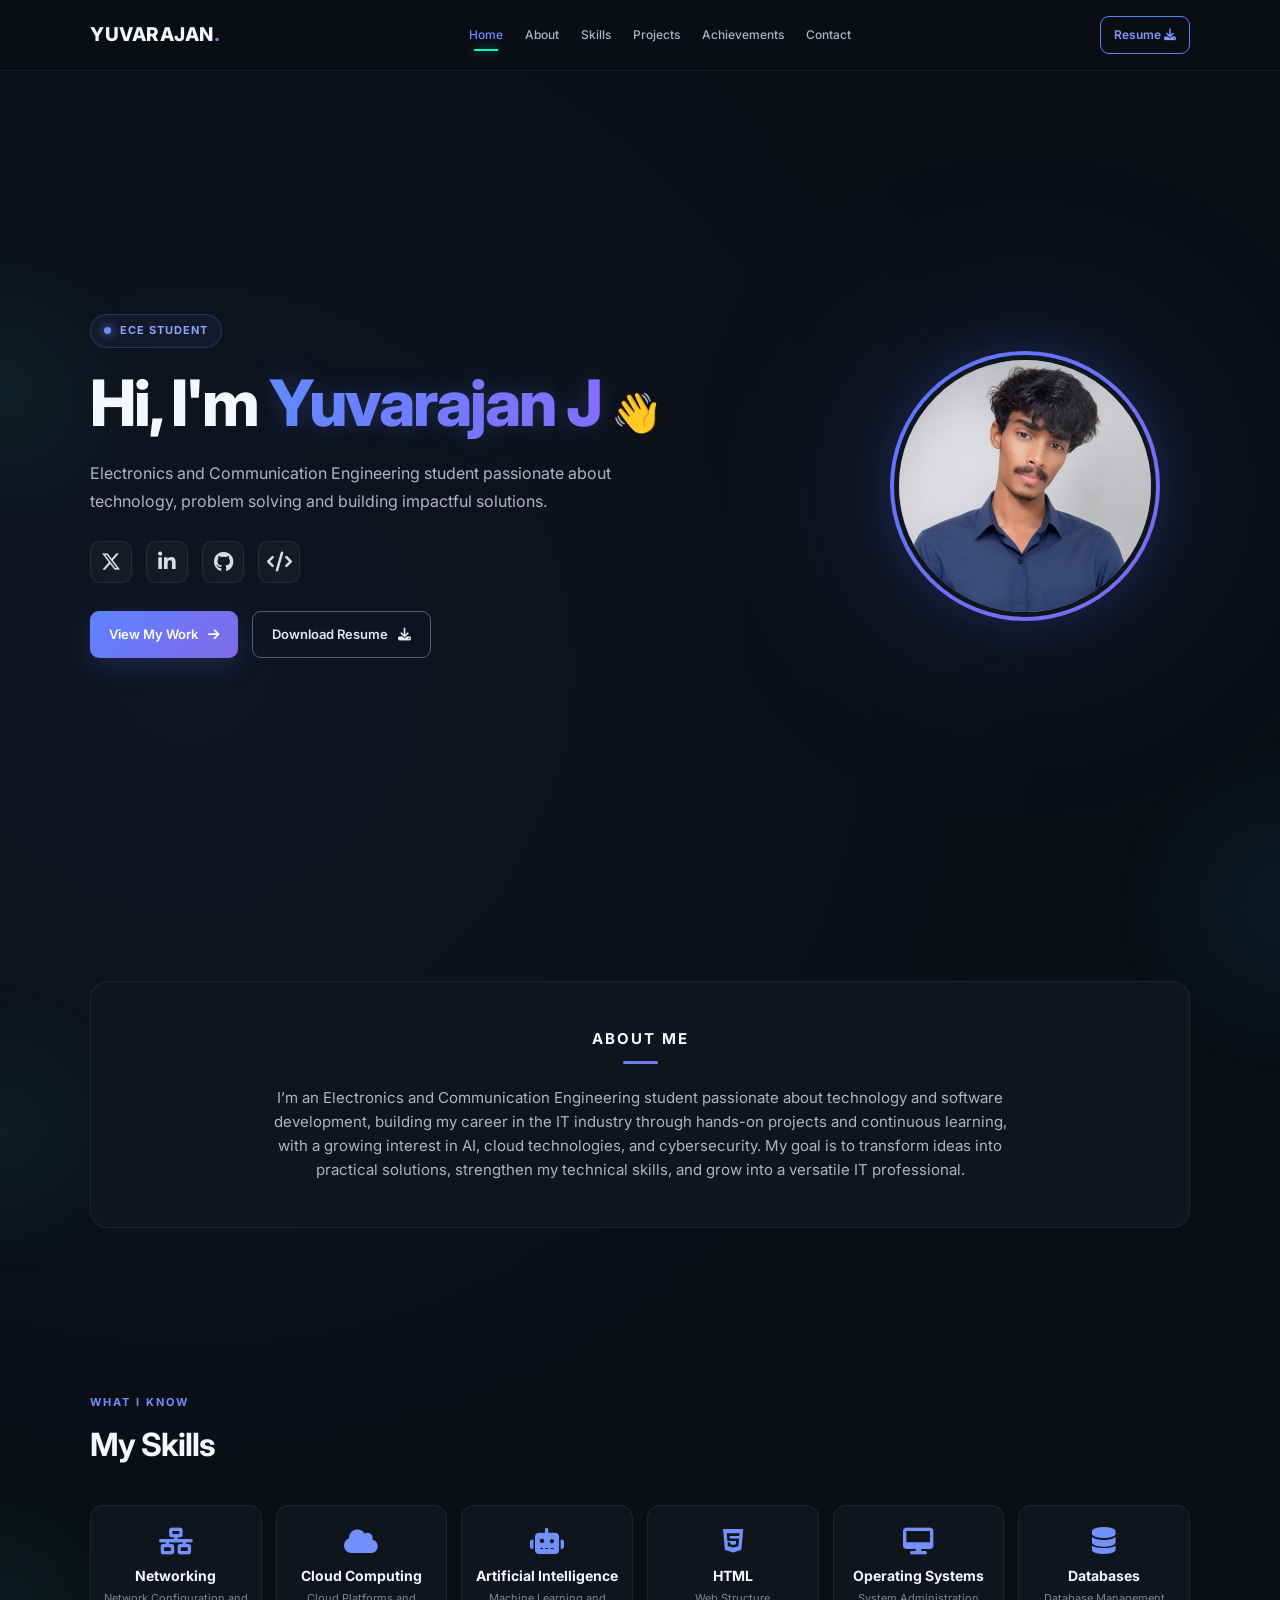
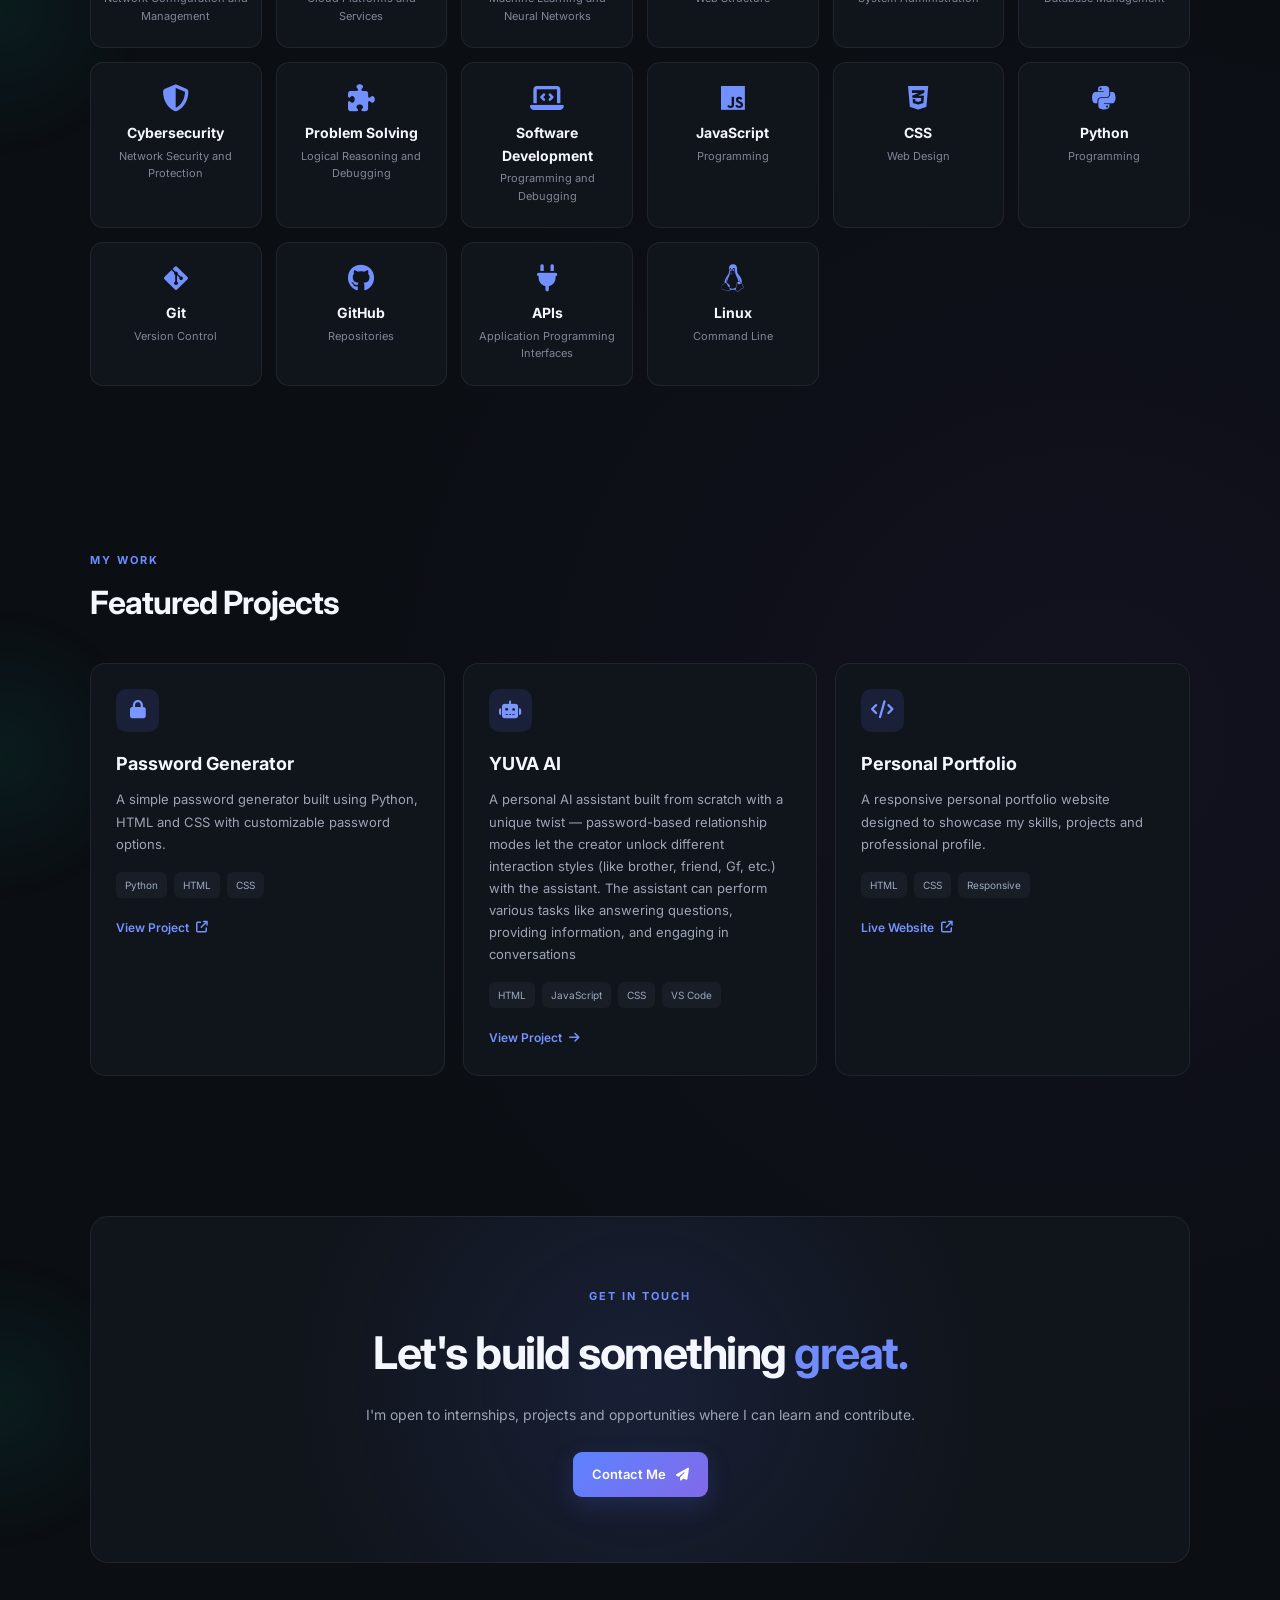
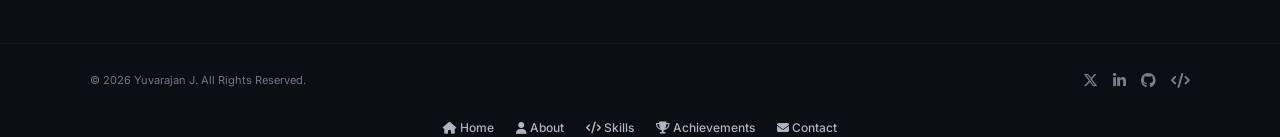
==== index.html @ 7301694e "Add mobile navigation to index.html" ====
<!DOCTYPE html>
<html lang="en">
<head>
    <meta charset="UTF-8">
    <meta name="viewport" content="width=device-width, initial-scale=1.0">

    <title>Yuvarajan J | Portfolio</title>

    <!-- Google Font -->
    <link rel="preconnect" href="https://fonts.googleapis.com">
    <link rel="preconnect" href="https://fonts.gstatic.com" crossorigin>

    <link
        href="https://fonts.googleapis.com/css2?family=Inter:wght@400;500;600;700;800&display=swap"
        rel="stylesheet"
    >
    <!-- Font Awesome -->
    <link
        rel="stylesheet"
        href="https://cdnjs.cloudflare.com/ajax/libs/font-awesome/6.5.2/css/all.min.css"
    >

    <!-- CSS -->
    <link rel="stylesheet" href="style.css">
</head>

<body>

    <!-- ================= NAVBAR ================= -->

    <header class="navbar">
        <div class="container nav-container">

            <a href="index.html" class="logo">
                YUVARAJAN<span>.</span>
            </a>

            <nav>
                <a href="#home" class="active">Home</a>
                <a href="#about">About</a>
                <a href="#skills">Skills</a>
                <a href="#projects">Projects</a>
                <a href="achievements.html">Achievements</a>
                <a href="#contact">Contact</a>
            </nav>

            <a
                href="resume/Yuvarajan_Resume.pdf"
                class="resume-top"
                target="_blank"
            >
                Resume
                <i class="fa-solid fa-download"></i>
            </a>

        </div>
    </header>


    <!-- ================= HERO ================= -->

    <main>

        <section id="home" class="hero">

            <div class="container hero-container">

                <div class="hero-content">

                    <div class="badge">
                        <span></span>
                        ECE STUDENT
                    </div>

                    <h1>
                        Hi, I'm
                        <span>Yuvarajan J</span>
                        <b>👋</b>
                    </h1>

                    <p class="hero-description">
                        Electronics and Communication Engineering student
                        passionate about technology, problem solving and
                        building impactful solutions.
                    </p>


                    <!-- SOCIAL LINKS -->

                    <div class="social-icons">

                        <!-- X -->
                        <a
                            href="https://x.com/Yuva_26_2006"
                            target="_blank"
                            aria-label="X"
                        >
                            <i class="fa-brands fa-x-twitter"></i>
                        </a>

                        <!-- LinkedIn -->
                        <a
                            href="https://www.linkedin.com/in/yuvarajan-j-52a46a273/"
                            target="_blank"
                            aria-label="LinkedIn"
                        >
                            <i class="fa-brands fa-linkedin-in"></i>
                        </a>

                        <!-- GitHub -->
                        <a
                            href="https://github.com/Wolf-assualt/"
                            target="_blank"
                            aria-label="GitHub"
                        >
                            <i class="fa-brands fa-github"></i>
                        </a>

                        <!-- LeetCode -->
                        <a
                            href="https://leetcode.com/u/Wolf-assualt/"
                            target="_blank"
                            aria-label="LeetCode"
                        >
                            <i class="fa-solid fa-code"></i>
                        </a>

                    </div>


                    <!-- HERO BUTTONS -->

                    <div class="hero-buttons">

                        <a
                            href="#projects"
                            class="btn primary-btn"
                        >
                            View My Work
                            <i class="fa-solid fa-arrow-right"></i>
                        </a>

                        <a
                            href="resume/Yuvarajan_Resume.pdf"
                            class="btn secondary-btn"
                            download
                        >
                            Download Resume
                            <i class="fa-solid fa-download"></i>
                        </a>

                    </div>

                </div>


                <!-- PROFILE -->

                <div class="profile-area">

                    <div class="profile-glow"></div>

                    <div class="profile-circle">

                        <img
                            src="image.jpg"
                            alt="Yuvarajan J"
                        >

                    </div>

                </div>

            </div>

        </section>


        <!-- ================= ABOUT ================= -->

        <section id="about" class="section">

            <div class="container">

                <div class="section-card">

                    <div class="section-title">

                        <h2>ABOUT ME</h2>
                        <span></span>

                    </div>

                    <p>
                        I’m an Electronics and Communication Engineering student passionate about
                        technology and software development, building my career in the IT industry through
                        hands-on projects and continuous learning, with a growing interest in AI, cloud technologies, and cybersecurity.
                        My goal is to transform ideas into practical solutions, strengthen my technical skills, and grow into a versatile
                        IT professional.
                    </p>

                </div>

            </div>

        </section>


        <!-- ================= SKILLS ================= -->

        <section id="skills" class="section">

            <div class="container">

                <div class="section-heading">

                    <span>WHAT I KNOW</span>
                    <h2>My Skills</h2>

                </div>

                <div class="skills-grid">

                    <div class="skill-card">
                        <i class="fa-solid fa-network-wired"></i>
                        <h3>Networking</h3>
                        <p>Network Configuration and Management</p>
                    </div>

                    <div class="skill-card">
                        <i class="fa-solid fa-cloud"></i>
                        <h3>Cloud Computing</h3>
                        <p>Cloud Platforms and Services</p>
                    </div>

                    <div class="skill-card">
                        <i class="fa-solid fa-robot"></i>
                        <h3>Artificial Intelligence</h3>
                        <p>Machine Learning and Neural Networks</p>
                    </div>

                    <div class="skill-card">
                        <i class="fa-brands fa-html5"></i>
                        <h3>HTML</h3>
                        <p>Web Structure</p>
                    </div>

                    <div class="skill-card">
                        <i class="fa-solid fa-desktop"></i>
                        <h3>Operating Systems</h3>
                        <p>System Administration</p>
                    </div>

                    <div class="skill-card">
                        <i class="fa-solid fa-database"></i>
                        <h3>Databases</h3>
                        <p>Database Management</p>
                    </div>

                    <div class="skill-card">
                        <i class="fa-solid fa-shield-alt"></i>
                        <h3>Cybersecurity</h3>
                        <p>Network Security and Protection</p>
                    </div>

                    <div class="skill-card">
                        <i class="fa-solid fa-puzzle-piece"></i>
                        <h3>Problem Solving</h3>
                        <p>Logical Reasoning and Debugging</p>
                    </div>

                    <div class="skill-card">
                        <i class="fa-solid fa-laptop-code"></i>
                        <h3>Software Development</h3>
                        <p>Programming and Debugging</p>
                    </div>

                    <div class="skill-card">
                        <i class="fa-brands fa-js" id="javascriptIcon"></i>
                        <h3>JavaScript</h3>
                        <p>Programming</p>
                    </div>

                    <div class="skill-card">
                        <i class="fa-brands fa-css3-alt"></i>
                        <h3>CSS</h3>
                        <p>Web Design</p>
                    </div>

                    <div class="skill-card">
                        <i class="fa-brands fa-python"></i>
                        <h3>Python</h3>
                        <p>Programming</p>
                    </div>

                    <div class="skill-card">
                        <i class="fa-brands fa-git-alt"></i>
                        <h3>Git</h3>
                        <p>Version Control</p>
                    </div>

                    <div class="skill-card">
                        <i class="fa-brands fa-github"></i>
                        <h3>GitHub</h3>
                        <p>Repositories</p>
                    </div>

                    <div class="skill-card">
                        <i class="fa-solid fa-plug"></i>
                        <h3>APIs</h3>
                        <p>Application Programming Interfaces</p>
                    </div>

                    <div class="skill-card">
                        <i class="fa-brands fa-linux"></i>
                        <h3>Linux</h3>
                        <p>Command Line</p>
                    </div>

                </div>

            </div>

        </section>


        <!-- ================= PROJECTS ================= -->

        <section id="projects" class="section">

            <div class="container">

                <div class="section-heading">

                    <span>MY WORK</span>
                    <h2>Featured Projects</h2>

                </div>


                <div class="projects-grid">


                    <!-- PROJECT 1 -->

                    <article class="project-card">

                        <div class="project-icon">
                            <i class="fa-solid fa-lock"></i>
                        </div>

                        <h3>Password Generator</h3>

                        <p>
                            A simple password generator built using
                            Python, HTML and CSS with customizable
                            password options.
                        </p>

                        <div class="project-tags">
                            <span>Python</span>
                            <span>HTML</span>
                            <span>CSS</span>
                        </div>

                        <a
                            href="https://github.com/Wolf-assualt/password-generator"
                            target="_blank"
                            class="project-link"
                        >
                            View Project
                            <i class="fa-solid fa-arrow-up-right-from-square"></i>
                        </a>

                    </article>


                    <!-- PROJECT 2 -->

                    <article class="project-card">

                        <div class="project-icon">
                            <i class="fa-solid fa-robot"></i>
                        </div>

                        <h3>YUVA AI</h3>

                        <p>
                            A personal AI assistant built from scratch with a unique twist — password-based relationship
                            modes let the creator unlock different interaction styles (like brother, friend, Gf, etc.) with the assistant.
                            The assistant can perform various tasks like answering questions, providing information, and engaging in conversations
                        </p>

                        <div class="project-tags">
                            <span>HTML</span>
                            <span>JavaScript</span>
                            <span>CSS</span>
                            <span>VS Code</span>
                        </div>

                        <a
                            href="https://yuva-ai.onrender.com/"
                            target="_blank"
                            class="project-link"
                        >
                            View Project
                            <i class="fa-solid fa-arrow-right"></i>
                        </a>

                    </article>


                    <!-- PROJECT 3 -->

                    <article class="project-card">

                        <div class="project-icon">
                            <i class="fa-solid fa-code"></i>
                        </div>

                        <h3>Personal Portfolio</h3>

                        <p>
                            A responsive personal portfolio website
                            designed to showcase my skills, projects
                            and professional profile.
                        </p>

                        <div class="project-tags">
                            <span>HTML</span>
                            <span>CSS</span>
                            <span>Responsive</span>
                        </div>

                        <a
                            href="index.html"
                            class="project-link"
                        >
                            Live Website
                            <i class="fa-solid fa-arrow-up-right-from-square"></i>
                        </a>

                    </article>

                </div>

            </div>

        </section>


        <!-- ================= CONTACT ================= -->

        <section id="contact" class="section contact-section">

            <div class="container">

                <div class="contact-card">

                    <span>GET IN TOUCH</span>

                    <h2>
                        Let's build something
                        <span>great.</span>
                    </h2>

                    <p>
                        I'm open to internships, projects and
                        opportunities where I can learn and contribute.
                    </p>

                    <a
                        href="mailto:yuva0051@gmail.com"
                        class="btn primary-btn"
                    >
                        Contact Me
                        <i class="fa-solid fa-paper-plane"></i>
                    </a>

                </div>

            </div>

        </section>

    </main>


    <!-- ================= FOOTER ================= -->

    <footer>

        <div class="container footer-container">

            <p>
                © 2026 Yuvarajan J. All Rights Reserved.
            </p>

            <div class="footer-socials">

                <!-- X -->
                <a
                    href="https://x.com/Yuva_26_2006"
                    target="_blank"
                    aria-label="X"
                >
                    <i class="fa-brands fa-x-twitter"></i>
                </a>

                <!-- LinkedIn -->
                <a
                    href="https://www.linkedin.com/in/yuvarajan-j-52a46a273/"
                    target="_blank"
                    aria-label="LinkedIn"
                >
                    <i class="fa-brands fa-linkedin-in"></i>
                </a>

                <!-- GitHub -->
                <a
                    href="https://github.com/Yuvarajan-J/"
                    target="_blank"
                    aria-label="GitHub"
                >
                    <i class="fa-brands fa-github"></i>
                </a>

                <!-- LeetCode -->
                <a
                    href="https://leetcode.com/u/OrqZrMg9nt/"
                    target="_blank"
                    aria-label="LeetCode"
                >
                    <i class="fa-solid fa-code"></i>
                </a>

            </div>

        </div>

    </footer>
                <nav class="mobile-nav">
    <a href="#home">
        <i class="fa-solid fa-house"></i>
        <span>Home</span>
    </a>

    <a href="#about">
        <i class="fa-solid fa-user"></i>
        <span>About</span>
    </a>

    <a href="#skills">
        <i class="fa-solid fa-code"></i>
        <span>Skills</span>
    </a>

    <a href="#achievements">
        <i class="fa-solid fa-trophy"></i>
        <span>Achievements</span>
    </a>

    <a href="#contact">
        <i class="fa-solid fa-envelope"></i>
        <span>Contact</span>
    </a>
</nav>
</body>
</html>
---- style.css ----
/* =====================================================
   RESET
===================================================== */

* {
    margin: 0;
    padding: 0;
    box-sizing: border-box;
}

html {
    scroll-behavior: smooth;
}

body {
    font-family: "Inter", sans-serif;
    background: #0b0e13;
    color: #f5f7ff;
    line-height: 1.6;
}

a {
    text-decoration: none;
    color: inherit;
}

img {
    max-width: 100%;
    display: block;
}

.container {
    width: min(1100px, 90%);
    margin: auto;
}


/* =====================================================
   NAVBAR
===================================================== */

.navbar {
    position: sticky;
    top: 0;
    z-index: 1000;

    background: rgba(11, 14, 19, 0.88);
    backdrop-filter: blur(14px);

    border-bottom: 1px solid rgba(255, 255, 255, 0.06);
}

.nav-container {
    min-height: 70px;

    display: flex;
    align-items: center;
    justify-content: space-between;
    gap: 20px;
}

.logo {
    font-size: 19px;
    font-weight: 800;
    letter-spacing: 0.5px;
    white-space: nowrap;
}

.logo span {
    color: #6585ff;
}

nav {
    display: flex;
    align-items: center;
    justify-content: center;
    gap: 22px;
}

nav a {
    color: #aeb4c2;
    font-size: 12px;
    font-weight: 500;

    transition: 0.3s ease;
}

nav a:hover,
nav a.active {
    color: #6d8cff;
}

.resume-top {
    border: 1px solid #5e7fff;
    color: #7d9aff;

    padding: 8px 13px;
    border-radius: 9px;

    font-size: 12px;
    font-weight: 600;

    white-space: nowrap;

    transition: 0.3s ease;
}

.resume-top:hover {
    background: #5e7fff;
    color: white;
}


/* =====================================================
   HERO
===================================================== */

.hero {
    min-height: calc(100vh - 70px);

    display: flex;
    align-items: center;

    padding: 75px 0;
}

.hero-container {
    display: flex;
    align-items: center;
    justify-content: space-between;

    gap: 70px;
}

.hero-content {
    max-width: 600px;
}


/* Badge */

.badge {
    display: inline-flex;
    align-items: center;
    gap: 9px;

    padding: 7px 13px;

    border: 1px solid rgba(105, 137, 255, 0.25);

    background: rgba(79, 110, 220, 0.08);

    border-radius: 50px;

    color: #8ba5ff;

    font-size: 11px;
    font-weight: 700;

    letter-spacing: 1px;
}

.badge span {
    width: 7px;
    height: 7px;

    background: #6b8cff;

    border-radius: 50%;

    box-shadow: 0 0 10px #6b8cff;
}


/* Hero heading */

.hero h1 {
    margin-top: 20px;

    font-size: clamp(42px, 5vw, 65px);

    line-height: 1.08;

    font-weight: 800;

    letter-spacing: -2px;
}

.hero h1 span {
    background: linear-gradient(
        90deg,
        #5f8cff,
        #8a6cff
    );

    -webkit-background-clip: text;
    background-clip: text;

    color: transparent;
}

.hero h1 b {
    font-size: 38px;
}


/* Description */

.hero-description {
    max-width: 570px;

    margin-top: 22px;

    color: #aeb5c3;

    font-size: 16px;

    line-height: 1.8;
}


/* =====================================================
   SOCIAL ICONS
===================================================== */

.social-icons {
    display: flex;
    gap: 14px;

    margin-top: 25px;
}

.social-icons a {
    width: 42px;
    height: 42px;

    display: flex;
    align-items: center;
    justify-content: center;

    border-radius: 10px;

    background: #151a23;

    border: 1px solid rgba(255, 255, 255, 0.08);

    color: #d8dce6;

    font-size: 20px;

    transition: 0.3s ease;
}

.social-icons a:hover {
    transform: translateY(-4px);

    border-color: #6585ff;

    color: #7f9aff;

    box-shadow:
        0 8px 25px rgba(78, 108, 255, 0.18);
}


/* =====================================================
   BUTTONS
===================================================== */

.hero-buttons {
    display: flex;
    flex-wrap: wrap;

    gap: 14px;

    margin-top: 28px;
}

.btn {
    display: inline-flex;
    align-items: center;
    justify-content: center;

    gap: 10px;

    padding: 12px 19px;

    border-radius: 9px;

    font-size: 13px;
    font-weight: 600;

    transition: 0.3s ease;
}

.primary-btn {
    background: linear-gradient(
        135deg,
        #5d83ff,
        #8169e8
    );

    color: white;

    box-shadow:
        0 8px 25px rgba(90, 115, 255, 0.18);
}

.primary-btn:hover {
    transform: translateY(-3px);

    box-shadow:
        0 12px 30px rgba(90, 115, 255, 0.28);
}

.secondary-btn {
    border: 1px solid #555e6d;

    color: #e4e7ee;
}

.secondary-btn:hover {
    border-color: #738fff;

    color: #829cff;

    transform: translateY(-3px);
}


/* =====================================================
   PROFILE
===================================================== */

.profile-area {
    position: relative;

    width: 330px;
    height: 330px;

    display: flex;
    align-items: center;
    justify-content: center;

    flex-shrink: 0;
}

.profile-glow {
    position: absolute;

    width: 300px;
    height: 300px;

    background: #526dff;

    filter: blur(110px);

    opacity: 0.18;

    border-radius: 50%;
}

.profile-circle {
    position: relative;

    width: 270px;
    height: 270px;

    padding: 4px;

    border-radius: 50%;

    background: linear-gradient(
        135deg,
        #557aff,
        #8369ef
    );

    box-shadow:
        0 0 50px rgba(82, 112, 255, 0.2);
}

.profile-circle img {
    width: 100%;
    height: 100%;

    object-fit: cover;

    border-radius: 50%;

    border: 5px solid #11151c;
}


/* =====================================================
   GENERAL SECTIONS
===================================================== */

.section {
    padding: 80px 0;
}

.section-card {
    padding: 45px;

    border: 1px solid rgba(255, 255, 255, 0.07);

    background: #10141b;

    border-radius: 18px;

    text-align: center;
}

.section-title h2 {
    font-size: 15px;

    letter-spacing: 2px;
}

.section-title span {
    display: block;

    width: 35px;
    height: 3px;

    margin: 10px auto 22px;

    border-radius: 20px;

    background: linear-gradient(
        90deg,
        #5e85ff,
        #876bf0
    );
}

.section-card p {
    max-width: 750px;

    margin: auto;

    color: #aeb5c3;

    font-size: 15px;
}


/* Section heading */

.section-heading {
    margin-bottom: 35px;
}

.section-heading span {
    color: #6d8cff;

    font-size: 11px;
    font-weight: 700;

    letter-spacing: 2px;
}

.section-heading h2 {
    margin-top: 5px;

    font-size: 32px;

    letter-spacing: -1px;
}


/* =====================================================
   SKILLS
===================================================== */

.skills-grid {
    display: grid;

    grid-template-columns: repeat(6, 1fr);

    gap: 14px;
}

.skill-card {
    padding: 22px 12px;

    text-align: center;

    background: #10141b;

    border: 1px solid rgba(255, 255, 255, 0.07);

    border-radius: 13px;

    transition: 0.3s ease;
}

.skill-card:hover {
    transform: translateY(-5px);

    border-color: rgba(102, 132, 255, 0.5);

    background: #131923;
}

.skill-card i {
    font-size: 27px;

    color: #7390ff;

    margin-bottom: 10px;
}

.skill-card h3 {
    font-size: 14px;
}

.skill-card p {
    margin-top: 3px;

    font-size: 11px;

    color: #7f8795;
}


/* =====================================================
   PROJECTS
===================================================== */

.projects-grid {
    display: grid;

    grid-template-columns: repeat(3, 1fr);

    gap: 18px;
}

.project-card {
    padding: 25px;

    background: #10141b;

    border: 1px solid rgba(255, 255, 255, 0.07);

    border-radius: 15px;

    transition: 0.3s ease;
}

.project-card:hover {
    transform: translateY(-6px);

    border-color: rgba(104, 133, 255, 0.4);
}

.project-icon {
    width: 43px;
    height: 43px;

    display: flex;
    align-items: center;
    justify-content: center;

    border-radius: 10px;

    background: rgba(91, 119, 255, 0.12);

    color: #7b96ff;

    font-size: 18px;

    margin-bottom: 18px;
}

.project-card h3 {
    font-size: 18px;
}

.project-card p {
    margin-top: 10px;

    color: #9da5b4;

    font-size: 13px;

    line-height: 1.7;
}

.project-tags {
    display: flex;

    flex-wrap: wrap;

    gap: 7px;

    margin-top: 17px;
}

.project-tags span {
    padding: 5px 9px;

    border-radius: 6px;

    background: #181d26;

    color: #9ca9c0;

    font-size: 10px;
}

.project-link {
    display: inline-flex;

    align-items: center;

    gap: 7px;

    margin-top: 20px;

    color: #7692ff;

    font-size: 12px;

    font-weight: 600;
}

.project-link:hover {
    color: #a0b2ff;
}


/* =====================================================
   CONTACT
===================================================== */

.contact-section {
    padding-top: 60px;
}

.contact-card {
    padding: 65px 30px;

    text-align: center;

    background:
        radial-gradient(
            circle at center,
            rgba(77, 103, 220, 0.14),
            transparent 60%
        ),
        #10141b;

    border: 1px solid rgba(255, 255, 255, 0.07);

    border-radius: 18px;
}

.contact-card > span {
    color: #718dff;

    font-size: 11px;

    font-weight: 700;

    letter-spacing: 2px;
}

.contact-card h2 {
    margin-top: 10px;

    font-size: clamp(30px, 4vw, 45px);

    letter-spacing: -1.5px;
}

.contact-card h2 span {
    color: #718cff;
}

.contact-card p {
    max-width: 550px;

    margin: 15px auto 25px;

    color: #9da5b4;

    font-size: 14px;
}


/* =====================================================
   ACHIEVEMENTS PAGE HEADER
===================================================== */

.page-header {
    padding: 100px 0 70px;

    text-align: center;

    background:
        radial-gradient(
            circle at center top,
            rgba(76, 103, 220, 0.13),
            transparent 50%
        );
}

.page-header span {
    color: #718dff;

    font-size: 11px;

    font-weight: 700;

    letter-spacing: 2px;
}

.page-header h1 {
    margin-top: 12px;

    font-size: clamp(38px, 5vw, 58px);

    line-height: 1.1;

    letter-spacing: -2px;
}

.page-header h1 strong {
    background: linear-gradient(
        90deg,
        #5f8cff,
        #8a6cff
    );

    -webkit-background-clip: text;
    background-clip: text;

    color: transparent;
}

.page-header p {
    max-width: 600px;

    margin: 18px auto 0;

    color: #9da5b4;

    font-size: 15px;
}


/* =====================================================
   ACHIEVEMENTS
===================================================== */

.achievement-grid {
    display: grid;

    grid-template-columns: repeat(3, 1fr);

    gap: 18px;
}

.achievement-card {
    display: flex;

    gap: 17px;

    padding: 25px;

    background: #10141b;

    border: 1px solid rgba(255, 255, 255, 0.07);

    border-radius: 15px;

    transition: 0.3s ease;
}

.achievement-card:hover {
    transform: translateY(-5px);

    border-color: rgba(104, 133, 255, 0.4);
}

.achievement-icon {
    width: 45px;
    height: 45px;

    display: flex;

    align-items: center;
    justify-content: center;

    flex-shrink: 0;

    border-radius: 11px;

    background: rgba(91, 119, 255, 0.12);

    color: #7b96ff;

    font-size: 18px;
}

.achievement-card h3 {
    font-size: 15px;
}

.achievement-card p {
    margin-top: 7px;

    color: #929baa;

    font-size: 12px;

    line-height: 1.6;
}

.achievement-date {
    display: inline-block;

    margin-top: 10px;

    color: #718dff;

    font-size: 10px;

    font-weight: 700;
}


/* =====================================================
   CERTIFICATES
===================================================== */

.certificates-section {
    background: rgba(255, 255, 255, 0.008);
}

.certificate-grid {
    display: grid;

    grid-template-columns: repeat(2, 1fr);

    gap: 18px;
}

.certificate-card {
    padding: 25px;

    background: #10141b;

    border: 1px solid rgba(255, 255, 255, 0.07);

    border-radius: 15px;

    transition: 0.3s ease;
}

.certificate-card:hover {
    transform: translateY(-5px);

    border-color: rgba(104, 133, 255, 0.4);
}

.certificate-top {
    display: flex;

    align-items: center;

    justify-content: space-between;
}

.certificate-top > span {
    color: #718dff;

    font-size: 9px;

    font-weight: 700;

    letter-spacing: 1.5px;
}

.certificate-icon {
    width: 43px;
    height: 43px;

    display: flex;

    align-items: center;
    justify-content: center;

    border-radius: 10px;

    background: rgba(91, 119, 255, 0.12);

    color: #7b96ff;

    font-size: 17px;
}

.certificate-card h3 {
    margin-top: 18px;

    font-size: 17px;
}

.certificate-card p {
    margin-top: 8px;

    color: #969eac;

    font-size: 12px;

    line-height: 1.7;
}

.certificate-bottom {
    display: flex;

    align-items: center;

    justify-content: space-between;

    margin-top: 20px;

    padding-top: 15px;

    border-top: 1px solid rgba(255, 255, 255, 0.06);
}

.certificate-bottom span {
    color: #727b89;

    font-size: 10px;
}

.certificate-bottom a {
    color: #7692ff;

    font-size: 11px;

    font-weight: 600;
}

.certificate-bottom a:hover {
    color: #a0b2ff;
}


/* =====================================================
   EDUCATION
===================================================== */

.education-card {
    display: flex;

    align-items: center;

    gap: 22px;

    padding: 27px;

    background: #10141b;

    border: 1px solid rgba(255, 255, 255, 0.07);

    border-radius: 15px;
}

.education-icon {
    width: 55px;
    height: 55px;

    display: flex;

    align-items: center;
    justify-content: center;

    flex-shrink: 0;

    border-radius: 13px;

    background: rgba(91, 119, 255, 0.12);

    color: #7b96ff;

    font-size: 21px;
}

.education-content {
    flex: 1;
}

.education-content > span {
    color: #718dff;

    font-size: 9px;

    font-weight: 700;

    letter-spacing: 1.5px;
}

.education-content h3 {
    margin-top: 5px;

    font-size: 17px;
}

.education-content p {
    margin-top: 4px;

    color: #b2b8c3;

    font-size: 13px;
}

.education-content small {
    color: #777f8e;

    font-size: 11px;
}

.education-year {
    color: #7b96ff;

    font-size: 11px;

    white-space: nowrap;
}


/* =====================================================
   FOOTER
===================================================== */

footer {
    padding: 25px 0;

    border-top: 1px solid rgba(255, 255, 255, 0.06);
}

.footer-container {
    display: flex;

    align-items: center;

    justify-content: space-between;
}

footer p {
    color: #707887;

    font-size: 11px;
}

.footer-socials {
    display: flex;

    gap: 15px;
}

.footer-socials a {
    color: #777f8d;

    font-size: 15px;

    transition: 0.3s ease;
}

.footer-socials a:hover {
    color: #7894ff;
}


/* =====================================================
   TABLET
===================================================== */

@media (max-width: 1050px) {

    nav {
        gap: 14px;
    }

    nav a {
        font-size: 11px;
    }

    .hero-container {
        gap: 30px;
    }

    .profile-area {
        width: 280px;
        height: 280px;
    }

    .profile-circle {
        width: 230px;
        height: 230px;
    }

    .skills-grid {
        grid-template-columns: repeat(3, 1fr);
    }

    .projects-grid {
        grid-template-columns: 1fr 1fr;
    }

    .achievement-grid {
        grid-template-columns: 1fr 1fr;
    }
}


/* =====================================================
   MOBILE
===================================================== */

@media (max-width: 760px) {

    .nav-container {
        min-height: 65px;
    }

    nav {
        display: none;
    }

    .resume-top {
        margin-left: auto;
    }

    .hero {
        padding: 65px 0;
    }

    .hero-container {
        flex-direction: column-reverse;

        text-align: center;
    }

    .hero-content {
        max-width: 100%;
    }

    .hero h1 {
        font-size: 42px;

        letter-spacing: -1.5px;
    }

    .hero h1 b {
        font-size: 28px;
    }

    .hero-description {
        font-size: 14px;
    }

    .social-icons {
        justify-content: center;
    }

    .hero-buttons {
        justify-content: center;
    }

    .profile-area {
        width: 250px;
        height: 250px;
    }

    .profile-circle {
        width: 210px;
        height: 210px;
    }

    .section {
        padding: 60px 0;
    }

    .section-card {
        padding: 30px 20px;
    }

    .skills-grid {
        grid-template-columns: repeat(2, 1fr);
    }

    .projects-grid {
        grid-template-columns: 1fr;
    }

    .achievement-grid {
        grid-template-columns: 1fr;
    }

    .certificate-grid {
        grid-template-columns: 1fr;
    }

    .education-card {
        align-items: flex-start;

        flex-wrap: wrap;
    }

    .education-year {
        width: 100%;

        margin-left: 77px;
    }

    .page-header {
        padding: 75px 0 50px;
    }

    .page-header h1 {
        font-size: 40px;
    }

    .footer-container {
        flex-direction: column;

        gap: 12px;
    }
}


/* =====================================================
   SMALL PHONES
===================================================== */

@media (max-width: 400px) {

    .logo {
        font-size: 16px;
    }

    .resume-top {
        padding: 7px 10px;

        font-size: 11px;
    }

    .hero h1 {
        font-size: 36px;
    }

    .profile-area {
        width: 220px;
        height: 220px;
    }

    .profile-circle {
        width: 185px;
        height: 185px;
    }

    .hero-buttons {
        flex-direction: column;
    }

    .btn {
        width: 100%;
    }

    .skills-grid {
        gap: 10px;
    }

    .skill-card {
        padding: 18px 8px;
    }

    .achievement-card {
        padding: 20px;
    }
}


/* Soft light that follows the top of each card */
.project-card::before,
.skill-card::before,
.achievement-card::before,
.certificate-card::before,
.section-card::before,
.education-card::before {
    content: "";
    position: absolute;
    top: -80px;
    left: 50%;
    transform: translateX(-50%);

    width: 180px;
    height: 100px;

    background: #6685ff;
    filter: blur(70px);

    opacity: 0;
    transition: opacity 0.4s ease;
}

/* Glow appears when hovering */
.project-card:hover::before,
.skill-card:hover::before,
.achievement-card:hover::before,
.certificate-card:hover::before,
.section-card:hover::before,
.education-card:hover::before {
    opacity: 0.18;
}

/* Slight glass shine */
.project-card:hover,
.skill-card:hover,
.achievement-card:hover,
.certificate-card:hover {
    background: rgba(20, 25, 35, 0.95);
    box-shadow: 0 15px 40px rgba(0, 0, 0, 0.25);
}
.hero h1 span {
    text-shadow: 0 0 25px rgba(100, 130, 255, 0.25);
}
.profile-circle {
    animation: profileFloat 4s ease-in-out infinite;
}

@keyframes profileFloat {
    0%, 100% {
        transform: translateY(0);
    }

    50% {
        transform: translateY(-8px);
    }
}
body {
    background:
        radial-gradient(
            circle at 15% 20%,
            rgba(75, 100, 220, 0.08),
            transparent 30%
        ),
        radial-gradient(
            circle at 85% 70%,
            rgba(120, 80, 220, 0.06),
            transparent 30%
        ),
        #0b0e13;
}
/* =========================================
   CURSOR FOLLOWING LIGHT
========================================= */

body::before {
    content: "";
    position: fixed;

    width: 350px;
    height: 350px;

    left: var(--mouse-x, -200px);
    top: var(--mouse-y, -200px);

    transform: translate(-50%, -50%);

    background: radial-gradient(
        circle,
        rgba(100, 130, 255, 0.12) 0%,
        rgba(100, 130, 255, 0.05) 30%,
        transparent 70%
    );

    pointer-events: none;

    z-index: 9999;

    transition:
        left 0.08s ease-out,
        top 0.08s ease-out;
}
/* Education spacing */

.education-card + .education-card {
    margin-top: 16px;
}

.education-result {
    margin-top: 10px;
    color: #7f8999;
    font-size: 12px;
}

.education-result strong {
    color: #7894ff;
    font-size: 13px;
}
/* =========================================================
   PROFESSIONAL POLISH — ADD AT THE VERY END
   ========================================================= */

/* Smooth overall experience */
html {
    scroll-behavior: smooth;
}

body {
    overflow-x: hidden;
}

/* Professional selection effect */
::selection {
    background: rgba(0, 255, 200, 0.25);
    color: #fff;
}

/* Subtle scrollbar */
::-webkit-scrollbar {
    width: 8px;
}

::-webkit-scrollbar-track {
    background: #080808;
}

::-webkit-scrollbar-thumb {
    background: linear-gradient(180deg, #00ffc8, #0077ff);
    border-radius: 10px;
}

::-webkit-scrollbar-thumb:hover {
    background: #00ffc8;
}

/* Make sections feel more polished */
section {
    position: relative;
}

/* Subtle section glow */
section::before {
    content: "";
    position: absolute;
    width: 300px;
    height: 300px;
    border-radius: 50%;
    background: radial-gradient(
        circle,
        rgba(0, 255, 200, 0.06),
        transparent 70%
    );
    top: 20%;
    left: -150px;
    pointer-events: none;
    z-index: -1;
}

/* Professional hover effect for cards */
.card,
.project-card,
.skill-card,
.service-card,
.experience-card,
.education-card {
    transition:
        transform 0.35s ease,
        box-shadow 0.35s ease,
        border-color 0.35s ease;
}

.card:hover,
.project-card:hover,
.skill-card:hover,
.service-card:hover,
.experience-card:hover,
.education-card:hover {
    transform: translateY(-7px);
    box-shadow:
        0 15px 40px rgba(0, 0, 0, 0.35),
        0 0 25px rgba(0, 255, 200, 0.08);
}

/* Professional button animation */
button,
.btn,
.button,
a.btn {
    transition:
        transform 0.25s ease,
        box-shadow 0.25s ease,
        background 0.25s ease;
}

button:hover,
.btn:hover,
.button:hover,
a.btn:hover {
    transform: translateY(-2px);
    box-shadow: 0 8px 25px rgba(0, 255, 200, 0.18);
}

/* Social icons */
.social-icons a,
.social-links a {
    transition:
        transform 0.25s ease,
        color 0.25s ease,
        box-shadow 0.25s ease;
}

.social-icons a:hover,
.social-links a:hover {
    transform: translateY(-4px) scale(1.08);
    color: #00ffc8;
}

/* Image polish */
img {
    transition:
        transform 0.4s ease,
        filter 0.4s ease;
}

img:hover {
    filter: brightness(1.05);
}

/* Professional heading highlight */
h1,
h2,
h3 {
    text-wrap: balance;
}

/* Gradient text where your existing design uses accent colors */
.gradient-text {
    background: linear-gradient(
        90deg,
        #00ffc8,
        #00aaff,
        #8b5cf6
    );
    -webkit-background-clip: text;
    -webkit-text-fill-color: transparent;
    background-clip: text;
}

/* Subtle glowing accent */
.accent-glow {
    text-shadow:
        0 0 10px rgba(0, 255, 200, 0.35),
        0 0 30px rgba(0, 255, 200, 0.12);
}

/* Modern glass effect if your existing elements use these classes */
.glass,
.glass-card {
    backdrop-filter: blur(14px);
    -webkit-backdrop-filter: blur(14px);
}

/* Navigation polish */
nav a {
    position: relative;
}

nav a::after {
    content: "";
    position: absolute;
    left: 50%;
    bottom: -6px;
    width: 0;
    height: 2px;
    background: #00ffc8;
    box-shadow: 0 0 10px rgba(0, 255, 200, 0.5);
    transform: translateX(-50%);
    transition: width 0.3s ease;
}

nav a:hover::after,
nav a.active::after {
    width: 70%;
}

/* Floating ambient lights */
body::after {
    content: "";
    position: fixed;
    width: 350px;
    height: 350px;
    right: -180px;
    bottom: -180px;
    border-radius: 50%;
    background: radial-gradient(
        circle,
        rgba(0, 170, 255, 0.08),
        transparent 70%
    );
    pointer-events: none;
    z-index: -1;
}

/* Reveal animation */
@keyframes professionalFadeUp {
    from {
        opacity: 0;
        transform: translateY(18px);
    }

    to {
        opacity: 1;
        transform: translateY(0);
    }
}

section {
    animation: professionalFadeUp 0.8s ease both;
}

/* Reduce animation for accessibility */
@media (prefers-reduced-motion: reduce) {
    *,
    *::before,
    *::after {
        animation-duration: 0.01ms !important;
        animation-iteration-count: 1 !important;
        transition-duration: 0.01ms !important;
        scroll-behavior: auto !important;
    }
}

/* Mobile polish */
@media (max-width: 768px) {
    section::before {
        width: 180px;
        height: 180px;
        left: -90px;
    }

    .card:hover,
    .project-card:hover,
    .skill-card:hover,
    .service-card:hover,
    .experience-card:hover,
    .education-card:hover {
        transform: translateY(-3px);
    }
}
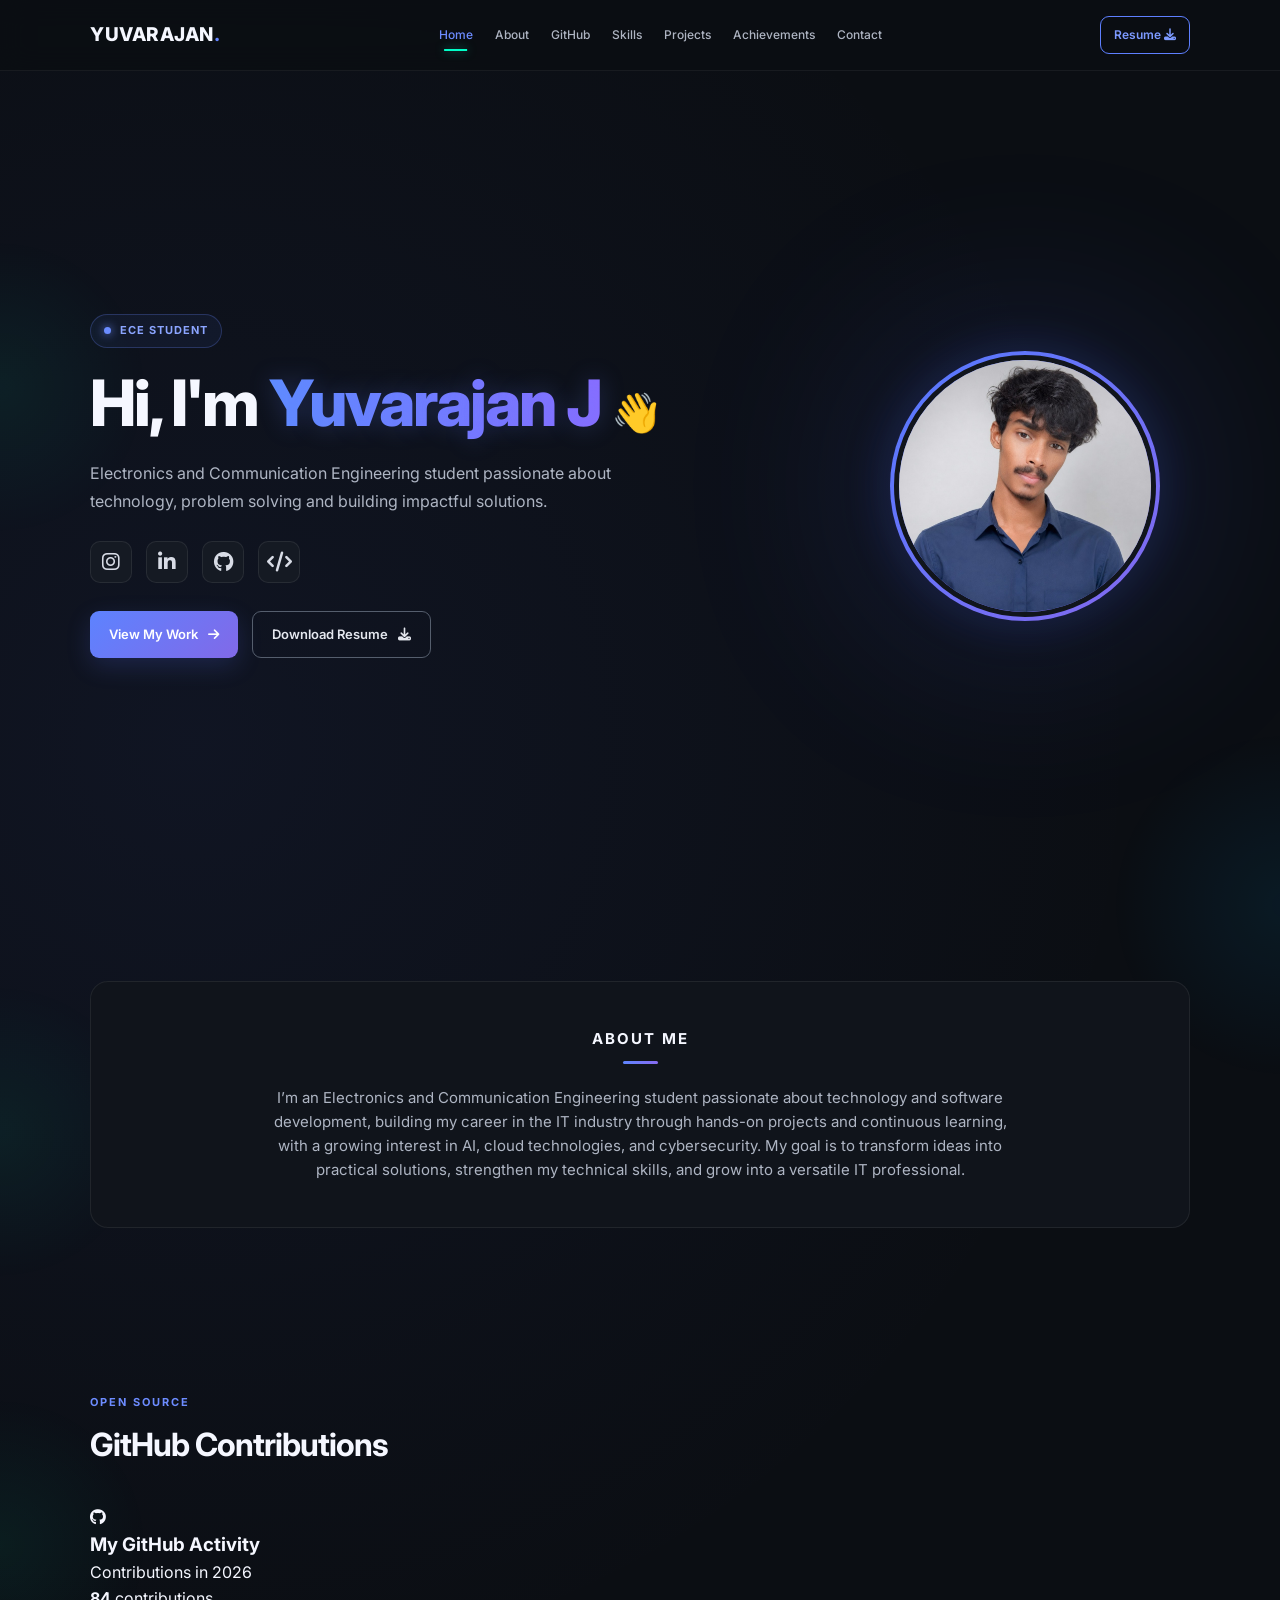
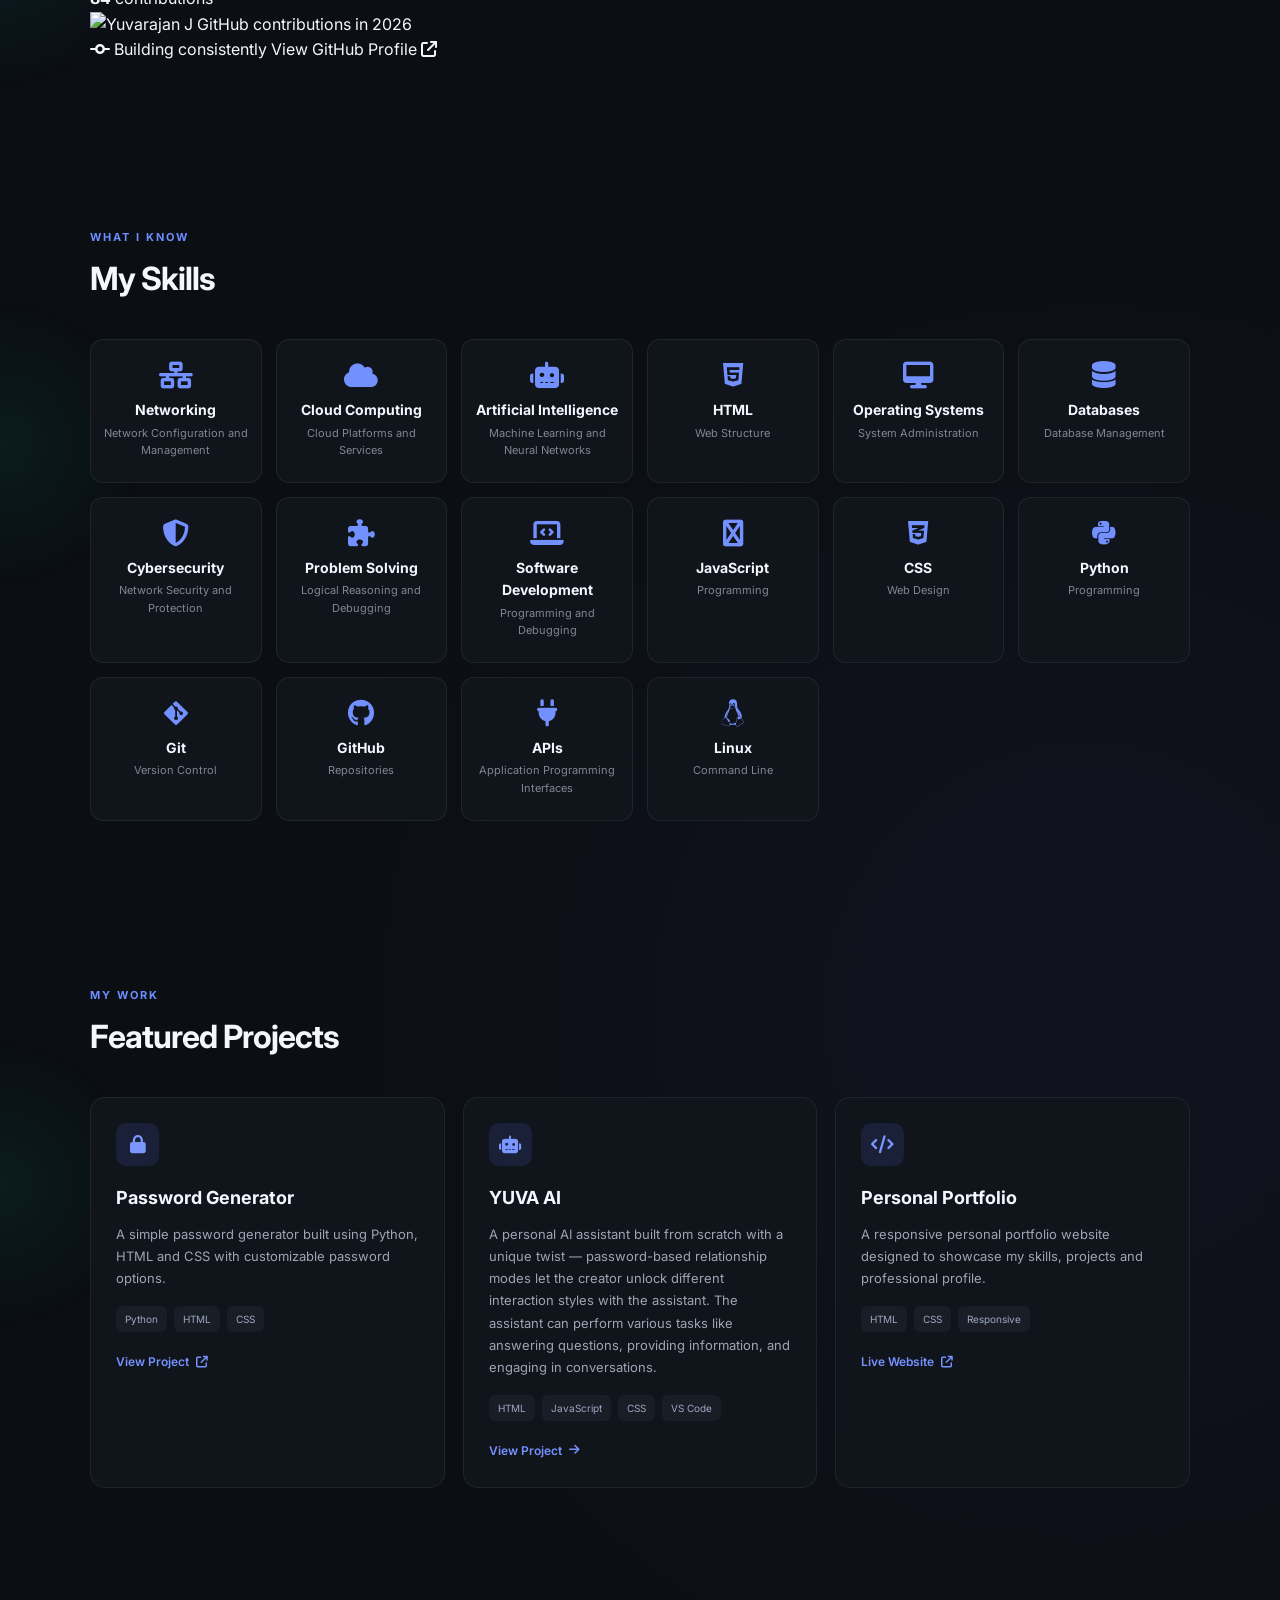
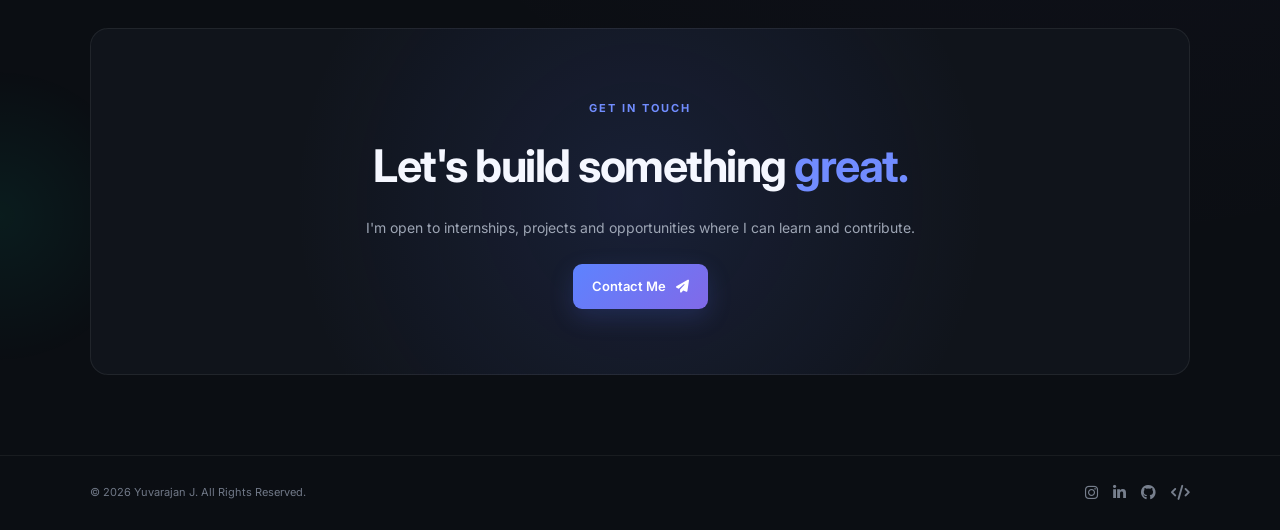
==== commit 88bed738: "Refactor index.html for improved structure and links Updated navigation links and social media icons" ====
--- a/index.html
+++ b/index.html
@@ -1,5 +1,6 @@
 <!DOCTYPE html>
 <html lang="en">
+
 <head>
     <meta charset="UTF-8">
     <meta name="viewport" content="width=device-width, initial-scale=1.0">
@@ -14,6 +15,7 @@
         href="https://fonts.googleapis.com/css2?family=Inter:wght@400;500;600;700;800&display=swap"
         rel="stylesheet"
     >
+
     <!-- Font Awesome -->
     <link
         rel="stylesheet"
@@ -24,25 +26,52 @@
     <link rel="stylesheet" href="style.css">
 </head>
 
+
 <body>
 
     <!-- ================= NAVBAR ================= -->
 
     <header class="navbar">
+
         <div class="container nav-container">
 
             <a href="index.html" class="logo">
                 YUVARAJAN<span>.</span>
             </a>
 
+
             <nav>
-                <a href="#home" class="active">Home</a>
-                <a href="#about">About</a>
-                <a href="#skills">Skills</a>
-                <a href="#projects">Projects</a>
-                <a href="achievements.html">Achievements</a>
-                <a href="#contact">Contact</a>
+
+                <a href="#home" class="active">
+                    Home
+                </a>
+
+                <a href="#about">
+                    About
+                </a>
+
+                <a href="#github-contributions">
+                    GitHub
+                </a>
+
+                <a href="#skills">
+                    Skills
+                </a>
+
+                <a href="#projects">
+                    Projects
+                </a>
+
+                <a href="achievements.html">
+                    Achievements
+                </a>
+
+                <a href="#contact">
+                    Contact
+                </a>
+
             </nav>
+
 
             <a
                 href="resume/Yuvarajan_Resume.pdf"
@@ -50,115 +79,174 @@
                 target="_blank"
             >
                 Resume
+
                 <i class="fa-solid fa-download"></i>
+
             </a>
 
         </div>
+
     </header>
 
 
+
     <!-- ================= HERO ================= -->
 
     <main>
 
+
         <section id="home" class="hero">
 
             <div class="container hero-container">
 
+
                 <div class="hero-content">
 
+
                     <div class="badge">
+
                         <span></span>
+
                         ECE STUDENT
-                    </div>
+
+                    </div>
+
+
 
                     <h1>
+
                         Hi, I'm
-                        <span>Yuvarajan J</span>
-                        <b>👋</b>
+
+                        <span>
+                            Yuvarajan J
+                        </span>
+
+                        <b>
+                            👋
+                        </b>
+
                     </h1>
 
+
+
                     <p class="hero-description">
+
                         Electronics and Communication Engineering student
                         passionate about technology, problem solving and
                         building impactful solutions.
+
                     </p>
 
 
+
                     <!-- SOCIAL LINKS -->
 
                     <div class="social-icons">
 
-                        <!-- X -->
+
+                        <!-- Instagram -->
+
                         <a
-                            href="https://x.com/Yuva_26_2006"
+                            href="https://www.instagram.com/_yuva._.rajan__/?__pwa=1#/"
                             target="_blank"
-                            aria-label="X"
+                            aria-label="Instagram"
                         >
-                            <i class="fa-brands fa-x-twitter"></i>
+
+                            <i class="fa-brands fa-instagram"></i>
+
                         </a>
 
+
+
                         <!-- LinkedIn -->
+
                         <a
                             href="https://www.linkedin.com/in/yuvarajan-j-52a46a273/"
                             target="_blank"
                             aria-label="LinkedIn"
                         >
+
                             <i class="fa-brands fa-linkedin-in"></i>
+
                         </a>
 
+
+
                         <!-- GitHub -->
+
                         <a
                             href="https://github.com/Wolf-assualt/"
                             target="_blank"
                             aria-label="GitHub"
                         >
+
                             <i class="fa-brands fa-github"></i>
+
                         </a>
 
+
+
                         <!-- LeetCode -->
+
                         <a
                             href="https://leetcode.com/u/Wolf-assualt/"
                             target="_blank"
                             aria-label="LeetCode"
                         >
+
                             <i class="fa-solid fa-code"></i>
+
                         </a>
 
-                    </div>
+
+                    </div>
+
 
 
                     <!-- HERO BUTTONS -->
 
                     <div class="hero-buttons">
+
 
                         <a
                             href="#projects"
                             class="btn primary-btn"
                         >
+
                             View My Work
+
                             <i class="fa-solid fa-arrow-right"></i>
+
                         </a>
+
+
 
                         <a
                             href="resume/Yuvarajan_Resume.pdf"
                             class="btn secondary-btn"
                             download
                         >
+
                             Download Resume
+
                             <i class="fa-solid fa-download"></i>
+
                         </a>
 
-                    </div>
+
+                    </div>
+
 
                 </div>
 
 
+
                 <!-- PROFILE -->
 
                 <div class="profile-area">
 
                     <div class="profile-glow"></div>
+
 
                     <div class="profile-circle">
 
@@ -171,173 +259,496 @@
 
                 </div>
 
+
             </div>
 
         </section>
 
 
+
         <!-- ================= ABOUT ================= -->
 
         <section id="about" class="section">
 
             <div class="container">
 
+
                 <div class="section-card">
 
+
                     <div class="section-title">
 
-                        <h2>ABOUT ME</h2>
+                        <h2>
+                            ABOUT ME
+                        </h2>
+
                         <span></span>
 
                     </div>
 
+
+
                     <p>
-                        I’m an Electronics and Communication Engineering student passionate about
-                        technology and software development, building my career in the IT industry through
-                        hands-on projects and continuous learning, with a growing interest in AI, cloud technologies, and cybersecurity.
-                        My goal is to transform ideas into practical solutions, strengthen my technical skills, and grow into a versatile
+
+                        I’m an Electronics and Communication Engineering student
+                        passionate about technology and software development,
+                        building my career in the IT industry through
+                        hands-on projects and continuous learning, with a
+                        growing interest in AI, cloud technologies, and
+                        cybersecurity.
+
+                        My goal is to transform ideas into practical solutions,
+                        strengthen my technical skills, and grow into a versatile
                         IT professional.
+
                     </p>
 
+
                 </div>
 
+
             </div>
 
         </section>
 
 
+
+        <!-- =====================================================
+             GITHUB CONTRIBUTIONS
+        ====================================================== -->
+
+        <section
+            id="github-contributions"
+            class="section github-section"
+        >
+
+            <div class="container">
+
+
+                <div class="section-heading">
+
+                    <span>
+                        OPEN SOURCE
+                    </span>
+
+                    <h2>
+                        GitHub Contributions
+                    </h2>
+
+                </div>
+
+
+
+                <div class="github-contribution-card">
+
+
+                    <!-- HEADER -->
+
+                    <div class="github-contribution-header">
+
+
+                        <div class="github-contribution-title">
+
+                            <i class="fa-brands fa-github"></i>
+
+
+                            <div>
+
+                                <h3>
+                                    My GitHub Activity
+                                </h3>
+
+                                <p>
+                                    Contributions in 2026
+                                </p>
+
+                            </div>
+
+                        </div>
+
+
+
+                        <div class="github-contribution-count">
+
+                            <strong>
+                                84
+                            </strong>
+
+                            <span>
+                                contributions
+                            </span>
+
+                        </div>
+
+
+                    </div>
+
+
+
+                    <!-- CONTRIBUTION IMAGE -->
+
+                    <div class="github-graph-wrapper">
+
+
+                        <img
+                            src="github-contributions-2026.png"
+                            alt="Yuvarajan J GitHub contributions in 2026"
+                            class="github-contribution-image"
+                        >
+
+
+                    </div>
+
+
+
+                    <!-- FOOTER -->
+
+                    <div class="github-contribution-footer">
+
+
+                        <span>
+                            <i class="fa-solid fa-code-commit"></i>
+
+                            Building consistently
+                        </span>
+
+
+
+                        <a
+                            href="https://github.com/Wolf-assualt"
+                            target="_blank"
+                            rel="noopener noreferrer"
+                            class="github-profile-btn"
+                        >
+
+                            View GitHub Profile
+
+                            <i class="fa-solid fa-arrow-up-right-from-square"></i>
+
+                        </a>
+
+
+                    </div>
+
+
+                </div>
+
+
+            </div>
+
+        </section>
+
+
+
         <!-- ================= SKILLS ================= -->
 
         <section id="skills" class="section">
 
             <div class="container">
 
+
                 <div class="section-heading">
 
-                    <span>WHAT I KNOW</span>
-                    <h2>My Skills</h2>
+                    <span>
+                        WHAT I KNOW
+                    </span>
+
+                    <h2>
+                        My Skills
+                    </h2>
 
                 </div>
 
+
+
                 <div class="skills-grid">
 
-                    <div class="skill-card">
+
+                    <div class="skill-card">
+
                         <i class="fa-solid fa-network-wired"></i>
-                        <h3>Networking</h3>
-                        <p>Network Configuration and Management</p>
-                    </div>
-
-                    <div class="skill-card">
+
+                        <h3>
+                            Networking
+                        </h3>
+
+                        <p>
+                            Network Configuration and Management
+                        </p>
+
+                    </div>
+
+
+
+                    <div class="skill-card">
+
                         <i class="fa-solid fa-cloud"></i>
-                        <h3>Cloud Computing</h3>
-                        <p>Cloud Platforms and Services</p>
-                    </div>
-
-                    <div class="skill-card">
+
+                        <h3>
+                            Cloud Computing
+                        </h3>
+
+                        <p>
+                            Cloud Platforms and Services
+                        </p>
+
+                    </div>
+
+
+
+                    <div class="skill-card">
+
                         <i class="fa-solid fa-robot"></i>
-                        <h3>Artificial Intelligence</h3>
-                        <p>Machine Learning and Neural Networks</p>
-                    </div>
-
-                    <div class="skill-card">
+
+                        <h3>
+                            Artificial Intelligence
+                        </h3>
+
+                        <p>
+                            Machine Learning and Neural Networks
+                        </p>
+
+                    </div>
+
+
+
+                    <div class="skill-card">
+
                         <i class="fa-brands fa-html5"></i>
-                        <h3>HTML</h3>
-                        <p>Web Structure</p>
-                    </div>
-
-                    <div class="skill-card">
+
+                        <h3>
+                            HTML
+                        </h3>
+
+                        <p>
+                            Web Structure
+                        </p>
+
+                    </div>
+
+
+
+                    <div class="skill-card">
+
                         <i class="fa-solid fa-desktop"></i>
-                        <h3>Operating Systems</h3>
-                        <p>System Administration</p>
-                    </div>
-
-                    <div class="skill-card">
+
+                        <h3>
+                            Operating Systems
+                        </h3>
+
+                        <p>
+                            System Administration
+                        </p>
+
+                    </div>
+
+
+
+                    <div class="skill-card">
+
                         <i class="fa-solid fa-database"></i>
-                        <h3>Databases</h3>
-                        <p>Database Management</p>
-                    </div>
-
-                    <div class="skill-card">
+
+                        <h3>
+                            Databases
+                        </h3>
+
+                        <p>
+                            Database Management
+                        </p>
+
+                    </div>
+
+
+
+                    <div class="skill-card">
+
                         <i class="fa-solid fa-shield-alt"></i>
-                        <h3>Cybersecurity</h3>
-                        <p>Network Security and Protection</p>
-                    </div>
-
-                    <div class="skill-card">
+
+                        <h3>
+                            Cybersecurity
+                        </h3>
+
+                        <p>
+                            Network Security and Protection
+                        </p>
+
+                    </div>
+
+
+
+                    <div class="skill-card">
+
                         <i class="fa-solid fa-puzzle-piece"></i>
-                        <h3>Problem Solving</h3>
-                        <p>Logical Reasoning and Debugging</p>
-                    </div>
-
-                    <div class="skill-card">
+
+                        <h3>
+                            Problem Solving
+                        </h3>
+
+                        <p>
+                            Logical Reasoning and Debugging
+                        </p>
+
+                    </div>
+
+
+
+                    <div class="skill-card">
+
                         <i class="fa-solid fa-laptop-code"></i>
-                        <h3>Software Development</h3>
-                        <p>Programming and Debugging</p>
-                    </div>
-
-                    <div class="skill-card">
-                        <i class="fa-brands fa-js" id="javascriptIcon"></i>
-                        <h3>JavaScript</h3>
-                        <p>Programming</p>
-                    </div>
-
-                    <div class="skill-card">
+
+                        <h3>
+                            Software Development
+                        </h3>
+
+                        <p>
+                            Programming and Debugging
+                        </p>
+
+                    </div>
+
+
+
+                    <div class="skill-card">
+
+                        <i class="fa-solid fa-js"></i>
+
+                        <h3>
+                            JavaScript
+                        </h3>
+
+                        <p>
+                            Programming
+                        </p>
+
+                    </div>
+
+
+
+                    <div class="skill-card">
+
                         <i class="fa-brands fa-css3-alt"></i>
-                        <h3>CSS</h3>
-                        <p>Web Design</p>
-                    </div>
-
-                    <div class="skill-card">
+
+                        <h3>
+                            CSS
+                        </h3>
+
+                        <p>
+                            Web Design
+                        </p>
+
+                    </div>
+
+
+
+                    <div class="skill-card">
+
                         <i class="fa-brands fa-python"></i>
-                        <h3>Python</h3>
-                        <p>Programming</p>
-                    </div>
-
-                    <div class="skill-card">
+
+                        <h3>
+                            Python
+                        </h3>
+
+                        <p>
+                            Programming
+                        </p>
+
+                    </div>
+
+
+
+                    <div class="skill-card">
+
                         <i class="fa-brands fa-git-alt"></i>
-                        <h3>Git</h3>
-                        <p>Version Control</p>
-                    </div>
-
-                    <div class="skill-card">
+
+                        <h3>
+                            Git
+                        </h3>
+
+                        <p>
+                            Version Control
+                        </p>
+
+                    </div>
+
+
+
+                    <div class="skill-card">
+
                         <i class="fa-brands fa-github"></i>
-                        <h3>GitHub</h3>
-                        <p>Repositories</p>
-                    </div>
-
-                    <div class="skill-card">
+
+                        <h3>
+                            GitHub
+                        </h3>
+
+                        <p>
+                            Repositories
+                        </p>
+
+                    </div>
+
+
+
+                    <div class="skill-card">
+
                         <i class="fa-solid fa-plug"></i>
-                        <h3>APIs</h3>
-                        <p>Application Programming Interfaces</p>
-                    </div>
-
-                    <div class="skill-card">
+
+                        <h3>
+                            APIs
+                        </h3>
+
+                        <p>
+                            Application Programming Interfaces
+                        </p>
+
+                    </div>
+
+
+
+                    <div class="skill-card">
+
                         <i class="fa-brands fa-linux"></i>
-                        <h3>Linux</h3>
-                        <p>Command Line</p>
-                    </div>
+
+                        <h3>
+                            Linux
+                        </h3>
+
+                        <p>
+                            Command Line
+                        </p>
+
+                    </div>
+
 
                 </div>
 
+
             </div>
 
         </section>
 
 
+
         <!-- ================= PROJECTS ================= -->
 
         <section id="projects" class="section">
 
             <div class="container">
 
+
                 <div class="section-heading">
 
-                    <span>MY WORK</span>
-                    <h2>Featured Projects</h2>
+                    <span>
+                        MY WORK
+                    </span>
+
+                    <h2>
+                        Featured Projects
+                    </h2>
 
                 </div>
 
 
+
                 <div class="projects-grid">
 
 
@@ -345,225 +756,358 @@
 
                     <article class="project-card">
 
+
                         <div class="project-icon">
+
                             <i class="fa-solid fa-lock"></i>
+
                         </div>
 
-                        <h3>Password Generator</h3>
-
-                        <p>
+
+
+                        <h3>
+                            Password Generator
+                        </h3>
+
+
+
+                        <p>
+
                             A simple password generator built using
                             Python, HTML and CSS with customizable
                             password options.
-                        </p>
+
+                        </p>
+
+
 
                         <div class="project-tags">
-                            <span>Python</span>
-                            <span>HTML</span>
-                            <span>CSS</span>
+
+                            <span>
+                                Python
+                            </span>
+
+                            <span>
+                                HTML
+                            </span>
+
+                            <span>
+                                CSS
+                            </span>
+
                         </div>
+
+
 
                         <a
                             href="https://github.com/Wolf-assualt/password-generator"
                             target="_blank"
                             class="project-link"
                         >
+
                             View Project
+
                             <i class="fa-solid fa-arrow-up-right-from-square"></i>
+
                         </a>
 
+
                     </article>
 
 
+
                     <!-- PROJECT 2 -->
 
                     <article class="project-card">
 
+
                         <div class="project-icon">
+
                             <i class="fa-solid fa-robot"></i>
+
                         </div>
 
-                        <h3>YUVA AI</h3>
-
-                        <p>
-                            A personal AI assistant built from scratch with a unique twist — password-based relationship
-                            modes let the creator unlock different interaction styles (like brother, friend, Gf, etc.) with the assistant.
-                            The assistant can perform various tasks like answering questions, providing information, and engaging in conversations
-                        </p>
+
+
+                        <h3>
+                            YUVA AI
+                        </h3>
+
+
+
+                        <p>
+
+                            A personal AI assistant built from scratch
+                            with a unique twist — password-based relationship
+                            modes let the creator unlock different interaction
+                            styles with the assistant.
+
+                            The assistant can perform various tasks like
+                            answering questions, providing information,
+                            and engaging in conversations.
+
+                        </p>
+
+
 
                         <div class="project-tags">
-                            <span>HTML</span>
-                            <span>JavaScript</span>
-                            <span>CSS</span>
-                            <span>VS Code</span>
+
+                            <span>
+                                HTML
+                            </span>
+
+                            <span>
+                                JavaScript
+                            </span>
+
+                            <span>
+                                CSS
+                            </span>
+
+                            <span>
+                                VS Code
+                            </span>
+
                         </div>
+
+
 
                         <a
                             href="https://yuva-ai.onrender.com/"
                             target="_blank"
                             class="project-link"
                         >
+
                             View Project
+
                             <i class="fa-solid fa-arrow-right"></i>
+
                         </a>
 
+
                     </article>
 
 
+
                     <!-- PROJECT 3 -->
 
                     <article class="project-card">
 
+
                         <div class="project-icon">
+
                             <i class="fa-solid fa-code"></i>
+
                         </div>
 
-                        <h3>Personal Portfolio</h3>
-
-                        <p>
+
+
+                        <h3>
+                            Personal Portfolio
+                        </h3>
+
+
+
+                        <p>
+
                             A responsive personal portfolio website
                             designed to showcase my skills, projects
                             and professional profile.
-                        </p>
+
+                        </p>
+
+
 
                         <div class="project-tags">
-                            <span>HTML</span>
-                            <span>CSS</span>
-                            <span>Responsive</span>
+
+                            <span>
+                                HTML
+                            </span>
+
+                            <span>
+                                CSS
+                            </span>
+
+                            <span>
+                                Responsive
+                            </span>
+
                         </div>
+
+
 
                         <a
                             href="index.html"
                             class="project-link"
                         >
+
                             Live Website
+
                             <i class="fa-solid fa-arrow-up-right-from-square"></i>
+
                         </a>
 
+
                     </article>
 
+
                 </div>
 
+
             </div>
 
         </section>
 
 
+
         <!-- ================= CONTACT ================= -->
 
-        <section id="contact" class="section contact-section">
+        <section
+            id="contact"
+            class="section contact-section"
+        >
 
             <div class="container">
 
+
                 <div class="contact-card">
 
-                    <span>GET IN TOUCH</span>
+
+                    <span>
+                        GET IN TOUCH
+                    </span>
+
+
 
                     <h2>
+
                         Let's build something
-                        <span>great.</span>
+
+                        <span>
+                            great.
+                        </span>
+
                     </h2>
 
+
+
                     <p>
+
                         I'm open to internships, projects and
                         opportunities where I can learn and contribute.
+
                     </p>
+
+
 
                     <a
                         href="mailto:yuva0051@gmail.com"
                         class="btn primary-btn"
                     >
+
                         Contact Me
+
                         <i class="fa-solid fa-paper-plane"></i>
+
                     </a>
 
+
                 </div>
 
+
             </div>
 
         </section>
 
+
     </main>
 
 
+
     <!-- ================= FOOTER ================= -->
 
     <footer>
 
+
         <div class="container footer-container">
 
+
             <p>
+
                 © 2026 Yuvarajan J. All Rights Reserved.
+
             </p>
 
+
+
             <div class="footer-socials">
 
-                <!-- X -->
+
+                <!-- Instagram -->
+
                 <a
-                    href="https://x.com/Yuva_26_2006"
+                    href="https://www.instagram.com/_yuva._.rajan__/?__pwa=1#/"
                     target="_blank"
-                    aria-label="X"
+                    aria-label="Instagram"
                 >
-                    <i class="fa-brands fa-x-twitter"></i>
+
+                    <i class="fa-brands fa-instagram"></i>
+
                 </a>
 
+
+
                 <!-- LinkedIn -->
+
                 <a
                     href="https://www.linkedin.com/in/yuvarajan-j-52a46a273/"
                     target="_blank"
                     aria-label="LinkedIn"
                 >
+
                     <i class="fa-brands fa-linkedin-in"></i>
+
                 </a>
 
+
+
                 <!-- GitHub -->
+
                 <a
                     href="https://github.com/Yuvarajan-J/"
                     target="_blank"
                     aria-label="GitHub"
                 >
+
                     <i class="fa-brands fa-github"></i>
+
                 </a>
 
+
+
                 <!-- LeetCode -->
+
                 <a
                     href="https://leetcode.com/u/OrqZrMg9nt/"
                     target="_blank"
                     aria-label="LeetCode"
                 >
+
                     <i class="fa-solid fa-code"></i>
+
                 </a>
 
+
             </div>
 
+
         </div>
 
+
     </footer>
-                <nav class="mobile-nav">
-    <a href="#home">
-        <i class="fa-solid fa-house"></i>
-        <span>Home</span>
-    </a>
-
-    <a href="#about">
-        <i class="fa-solid fa-user"></i>
-        <span>About</span>
-    </a>
-
-    <a href="#skills">
-        <i class="fa-solid fa-code"></i>
-        <span>Skills</span>
-    </a>
-
-    <a href="#achievements">
-        <i class="fa-solid fa-trophy"></i>
-        <span>Achievements</span>
-    </a>
-
-    <a href="#contact">
-        <i class="fa-solid fa-envelope"></i>
-        <span>Contact</span>
-    </a>
-</nav>
+
+
+
 </body>
+
 </html>
--- a/style.css
+++ b/style.css
@@ -1655,4 +1655,152 @@
     .education-card:hover {
         transform: translateY(-3px);
     }
-}+}
+/* Mobile Navigation */
+.mobile-nav {
+    display: none;
+}
+
+@media (max-width: 768px) {
+
+    .mobile-nav {
+        position: fixed;
+        bottom: 0;
+        left: 0;
+        width: 100%;
+        height: 65px;
+
+        display: flex;
+        align-items: center;
+        justify-content: space-around;
+
+        background: rgba(10, 10, 20, 0.95);
+        backdrop-filter: blur(15px);
+
+        border-top: 1px solid rgba(255, 255, 255, 0.12);
+
+        z-index: 9999;
+    }
+
+    .mobile-nav a {
+        flex: 1;
+        height: 100%;
+
+        display: flex;
+        flex-direction: column;
+        align-items: center;
+        justify-content: center;
+
+        gap: 4px;
+
+        color: rgba(255, 255, 255, 0.65);
+        text-decoration: none;
+
+        font-size: 11px;
+
+        transition: 0.25s ease;
+    }
+
+    .mobile-nav a i {
+        font-size: 18px;
+    }
+
+    .mobile-nav a:hover,
+    .mobile-nav a:active {
+        color: #fff;
+        transform: translateY(-2px);
+    }
+
+    /* Prevent navigation from covering content */
+    body {
+        padding-bottom: 70px;
+    }
+}
+/* =========================================================
+   MOBILE NAVIGATION FIX
+   ========================================================= */
+
+@media (max-width: 768px) {
+
+    /* Keep the existing navbar visible on mobile */
+    .navbar {
+        display: block !important;
+        width: 100%;
+        position: sticky;
+        top: 0;
+        z-index: 9999;
+    }
+
+    .nav-container {
+        display: flex !important;
+        align-items: center;
+        width: 100%;
+        padding: 12px 15px;
+        gap: 15px;
+    }
+
+    /* Hide logo on small screens if space is limited */
+    .navbar .logo {
+        display: none;
+    }
+
+    /* SHOW Home / About / Skills / Projects / Achievements / Contact */
+    .navbar nav {
+        display: flex !important;
+        align-items: center;
+        justify-content: flex-start;
+
+        gap: 22px;
+
+        width: 100%;
+        overflow-x: auto;
+        overflow-y: hidden;
+
+        white-space: nowrap;
+
+        scrollbar-width: none;
+        -webkit-overflow-scrolling: touch;
+    }
+
+    .navbar nav::-webkit-scrollbar {
+        display: none;
+    }
+
+    .navbar nav a {
+        display: inline-flex !important;
+        flex-shrink: 0;
+
+        padding: 8px 0;
+
+        font-size: 14px;
+        text-decoration: none;
+        white-space: nowrap;
+    }
+
+    /* Hide Resume button on mobile so navigation has room */
+    .resume-top {
+        display: none !important;
+    }
+
+    /* Don't use the duplicate bottom navigation */
+    .mobile-nav {
+        display: none !important;
+    }
+}
+
+
+/* Extra-small phones */
+@media (max-width: 480px) {
+
+    .nav-container {
+        padding: 10px 12px;
+    }
+
+    .navbar nav {
+        gap: 20px;
+    }
+
+    .navbar nav a {
+        font-size: 13px;
+    }
+}
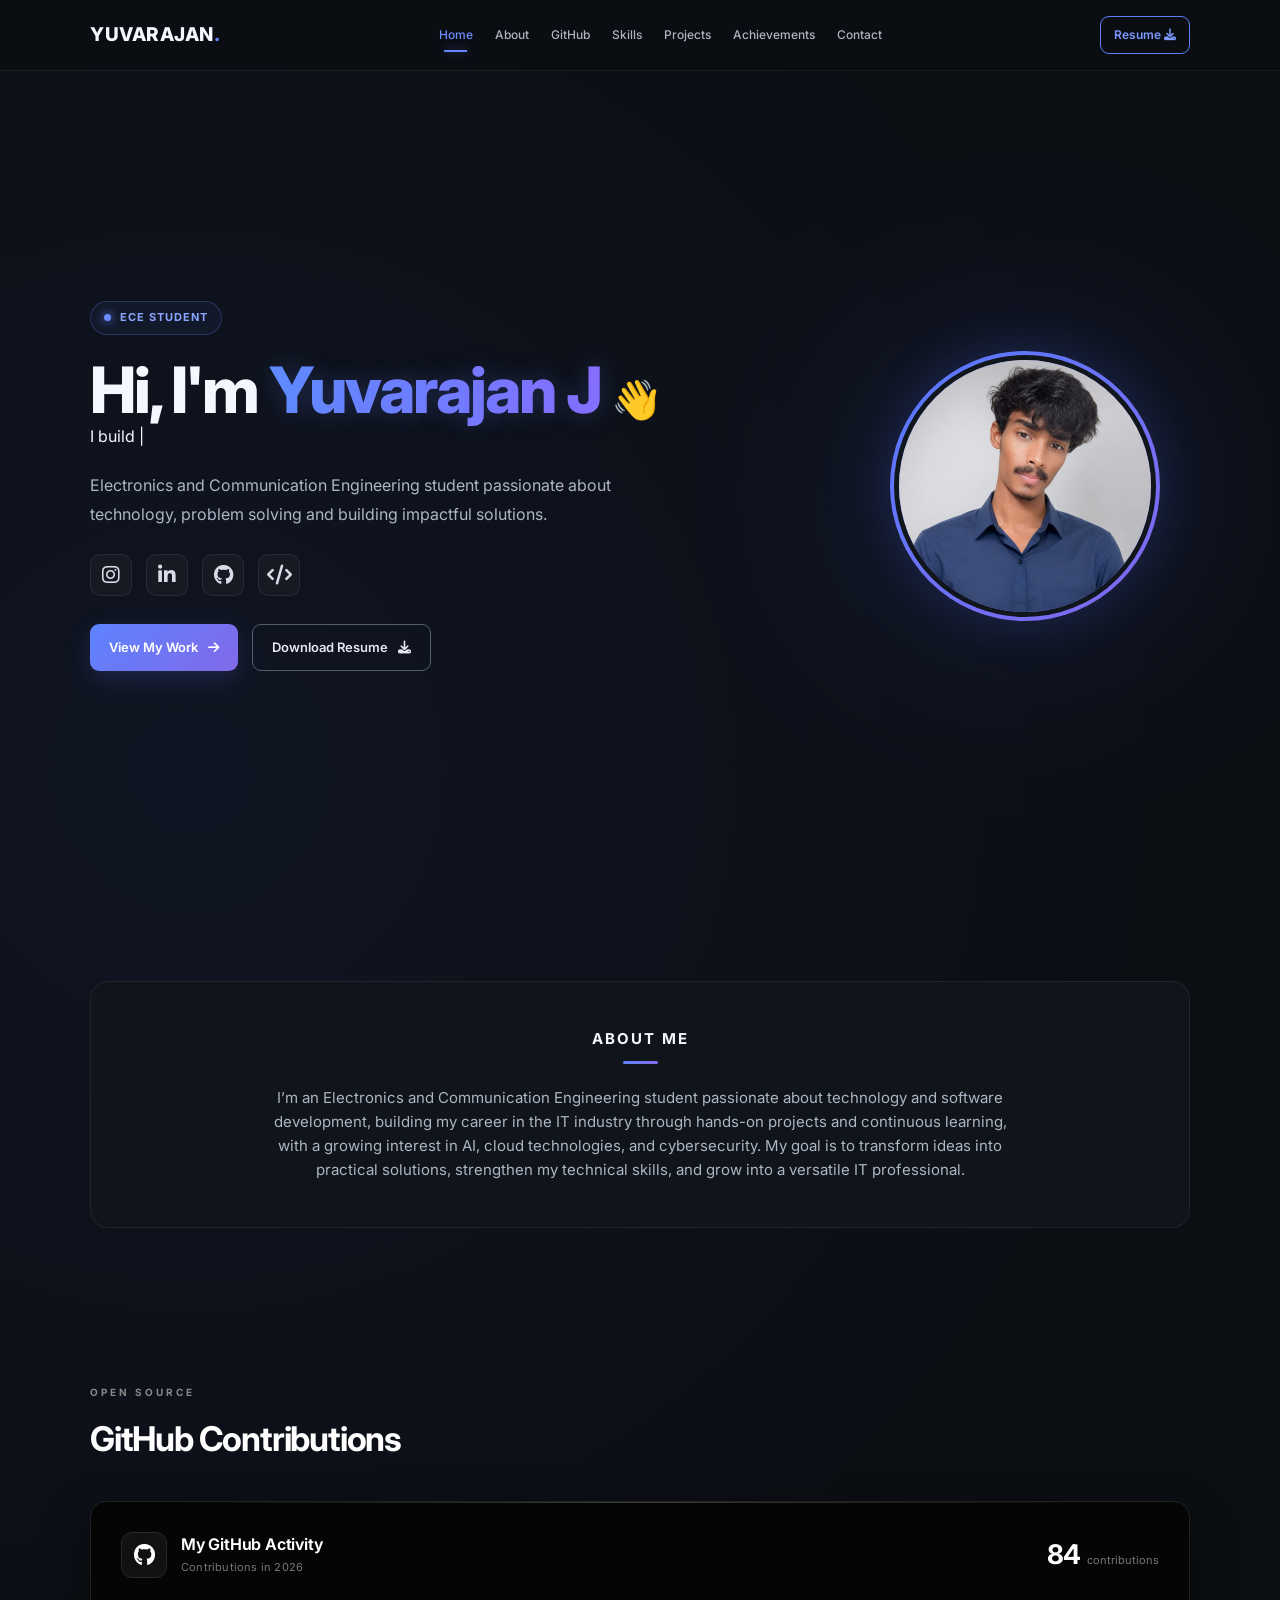
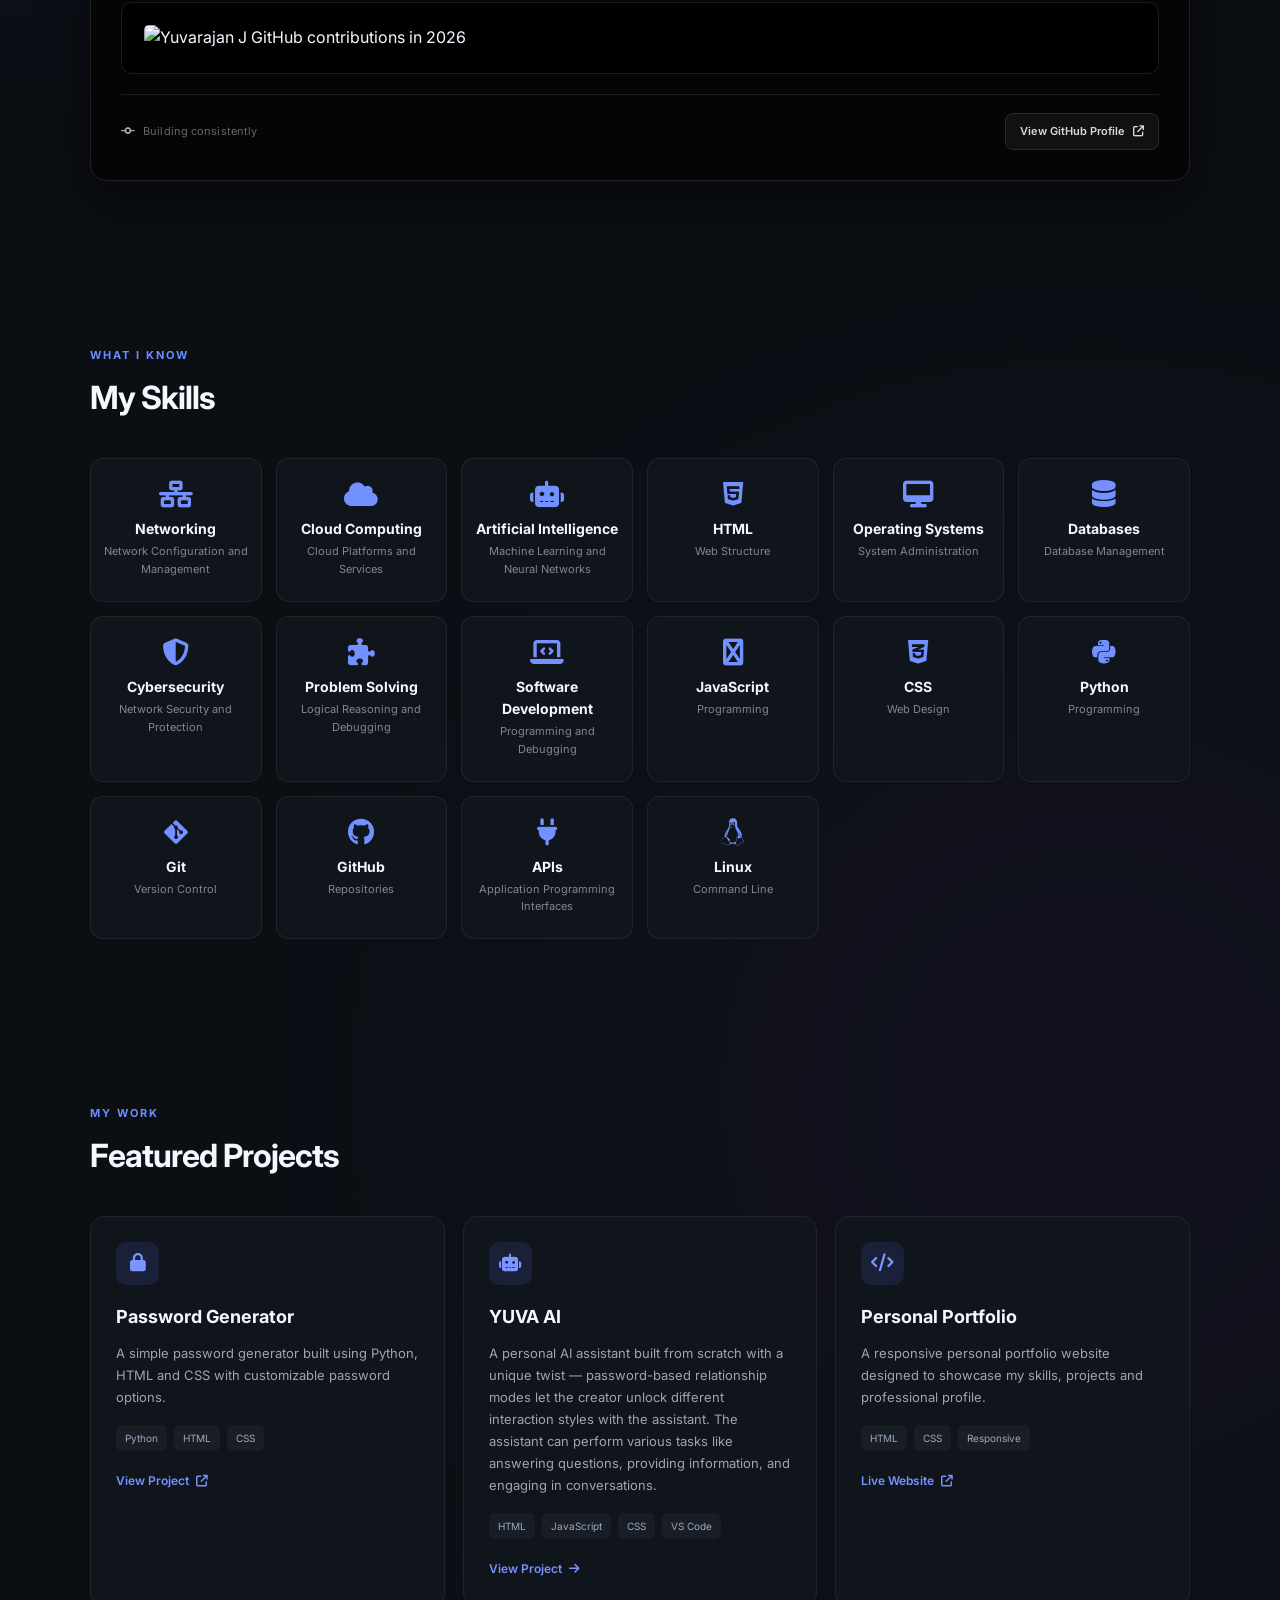
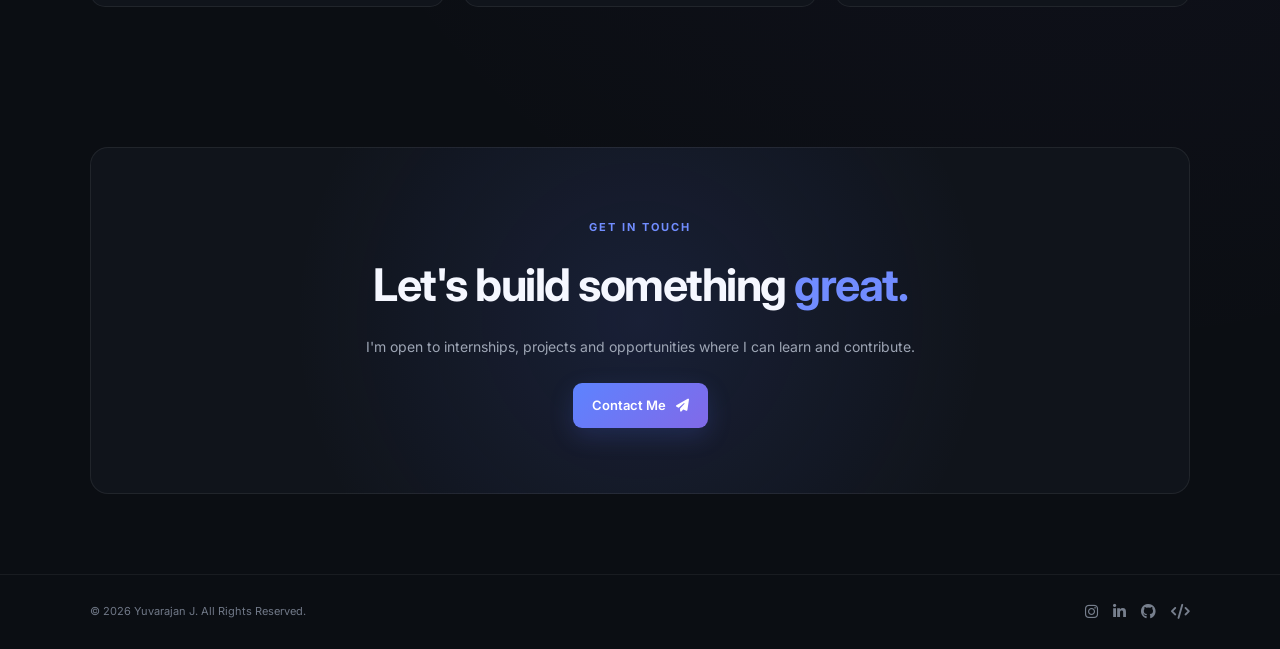
==== commit bbdd1d88: "Update hero title" ====
--- a/index.html
+++ b/index.html
@@ -113,19 +113,19 @@
 
 
 
-                    <h1>
-
-                        Hi, I'm
-
-                        <span>
-                            Yuvarajan J
-                        </span>
-
-                        <b>
-                            👋
-                        </b>
-
-                    </h1>
+                   <h1 class="hero-title">
+    Hi, I'm
+    <span>
+        Yuvarajan J
+    </span>
+    <b>👋</b>
+</h1>
+
+<div class="typing-line">
+    <span class="typing-prefix">I build </span>
+    <span id="typingText"></span>
+    <span class="typing-cursor">|</span>
+</div>
 
 
 
--- a/style.css
+++ b/style.css
@@ -1,6 +1,12 @@
-/* =====================================================
+/* =========================================================
+   YUVARAJAN J — PORTFOLIO
+   MAIN STYLESHEET
+========================================================= */
+
+
+/* =========================================================
    RESET
-===================================================== */
+========================================================= */
 
 * {
     margin: 0;
@@ -14,1337 +20,6 @@
 
 body {
     font-family: "Inter", sans-serif;
-    background: #0b0e13;
-    color: #f5f7ff;
-    line-height: 1.6;
-}
-
-a {
-    text-decoration: none;
-    color: inherit;
-}
-
-img {
-    max-width: 100%;
-    display: block;
-}
-
-.container {
-    width: min(1100px, 90%);
-    margin: auto;
-}
-
-
-/* =====================================================
-   NAVBAR
-===================================================== */
-
-.navbar {
-    position: sticky;
-    top: 0;
-    z-index: 1000;
-
-    background: rgba(11, 14, 19, 0.88);
-    backdrop-filter: blur(14px);
-
-    border-bottom: 1px solid rgba(255, 255, 255, 0.06);
-}
-
-.nav-container {
-    min-height: 70px;
-
-    display: flex;
-    align-items: center;
-    justify-content: space-between;
-    gap: 20px;
-}
-
-.logo {
-    font-size: 19px;
-    font-weight: 800;
-    letter-spacing: 0.5px;
-    white-space: nowrap;
-}
-
-.logo span {
-    color: #6585ff;
-}
-
-nav {
-    display: flex;
-    align-items: center;
-    justify-content: center;
-    gap: 22px;
-}
-
-nav a {
-    color: #aeb4c2;
-    font-size: 12px;
-    font-weight: 500;
-
-    transition: 0.3s ease;
-}
-
-nav a:hover,
-nav a.active {
-    color: #6d8cff;
-}
-
-.resume-top {
-    border: 1px solid #5e7fff;
-    color: #7d9aff;
-
-    padding: 8px 13px;
-    border-radius: 9px;
-
-    font-size: 12px;
-    font-weight: 600;
-
-    white-space: nowrap;
-
-    transition: 0.3s ease;
-}
-
-.resume-top:hover {
-    background: #5e7fff;
-    color: white;
-}
-
-
-/* =====================================================
-   HERO
-===================================================== */
-
-.hero {
-    min-height: calc(100vh - 70px);
-
-    display: flex;
-    align-items: center;
-
-    padding: 75px 0;
-}
-
-.hero-container {
-    display: flex;
-    align-items: center;
-    justify-content: space-between;
-
-    gap: 70px;
-}
-
-.hero-content {
-    max-width: 600px;
-}
-
-
-/* Badge */
-
-.badge {
-    display: inline-flex;
-    align-items: center;
-    gap: 9px;
-
-    padding: 7px 13px;
-
-    border: 1px solid rgba(105, 137, 255, 0.25);
-
-    background: rgba(79, 110, 220, 0.08);
-
-    border-radius: 50px;
-
-    color: #8ba5ff;
-
-    font-size: 11px;
-    font-weight: 700;
-
-    letter-spacing: 1px;
-}
-
-.badge span {
-    width: 7px;
-    height: 7px;
-
-    background: #6b8cff;
-
-    border-radius: 50%;
-
-    box-shadow: 0 0 10px #6b8cff;
-}
-
-
-/* Hero heading */
-
-.hero h1 {
-    margin-top: 20px;
-
-    font-size: clamp(42px, 5vw, 65px);
-
-    line-height: 1.08;
-
-    font-weight: 800;
-
-    letter-spacing: -2px;
-}
-
-.hero h1 span {
-    background: linear-gradient(
-        90deg,
-        #5f8cff,
-        #8a6cff
-    );
-
-    -webkit-background-clip: text;
-    background-clip: text;
-
-    color: transparent;
-}
-
-.hero h1 b {
-    font-size: 38px;
-}
-
-
-/* Description */
-
-.hero-description {
-    max-width: 570px;
-
-    margin-top: 22px;
-
-    color: #aeb5c3;
-
-    font-size: 16px;
-
-    line-height: 1.8;
-}
-
-
-/* =====================================================
-   SOCIAL ICONS
-===================================================== */
-
-.social-icons {
-    display: flex;
-    gap: 14px;
-
-    margin-top: 25px;
-}
-
-.social-icons a {
-    width: 42px;
-    height: 42px;
-
-    display: flex;
-    align-items: center;
-    justify-content: center;
-
-    border-radius: 10px;
-
-    background: #151a23;
-
-    border: 1px solid rgba(255, 255, 255, 0.08);
-
-    color: #d8dce6;
-
-    font-size: 20px;
-
-    transition: 0.3s ease;
-}
-
-.social-icons a:hover {
-    transform: translateY(-4px);
-
-    border-color: #6585ff;
-
-    color: #7f9aff;
-
-    box-shadow:
-        0 8px 25px rgba(78, 108, 255, 0.18);
-}
-
-
-/* =====================================================
-   BUTTONS
-===================================================== */
-
-.hero-buttons {
-    display: flex;
-    flex-wrap: wrap;
-
-    gap: 14px;
-
-    margin-top: 28px;
-}
-
-.btn {
-    display: inline-flex;
-    align-items: center;
-    justify-content: center;
-
-    gap: 10px;
-
-    padding: 12px 19px;
-
-    border-radius: 9px;
-
-    font-size: 13px;
-    font-weight: 600;
-
-    transition: 0.3s ease;
-}
-
-.primary-btn {
-    background: linear-gradient(
-        135deg,
-        #5d83ff,
-        #8169e8
-    );
-
-    color: white;
-
-    box-shadow:
-        0 8px 25px rgba(90, 115, 255, 0.18);
-}
-
-.primary-btn:hover {
-    transform: translateY(-3px);
-
-    box-shadow:
-        0 12px 30px rgba(90, 115, 255, 0.28);
-}
-
-.secondary-btn {
-    border: 1px solid #555e6d;
-
-    color: #e4e7ee;
-}
-
-.secondary-btn:hover {
-    border-color: #738fff;
-
-    color: #829cff;
-
-    transform: translateY(-3px);
-}
-
-
-/* =====================================================
-   PROFILE
-===================================================== */
-
-.profile-area {
-    position: relative;
-
-    width: 330px;
-    height: 330px;
-
-    display: flex;
-    align-items: center;
-    justify-content: center;
-
-    flex-shrink: 0;
-}
-
-.profile-glow {
-    position: absolute;
-
-    width: 300px;
-    height: 300px;
-
-    background: #526dff;
-
-    filter: blur(110px);
-
-    opacity: 0.18;
-
-    border-radius: 50%;
-}
-
-.profile-circle {
-    position: relative;
-
-    width: 270px;
-    height: 270px;
-
-    padding: 4px;
-
-    border-radius: 50%;
-
-    background: linear-gradient(
-        135deg,
-        #557aff,
-        #8369ef
-    );
-
-    box-shadow:
-        0 0 50px rgba(82, 112, 255, 0.2);
-}
-
-.profile-circle img {
-    width: 100%;
-    height: 100%;
-
-    object-fit: cover;
-
-    border-radius: 50%;
-
-    border: 5px solid #11151c;
-}
-
-
-/* =====================================================
-   GENERAL SECTIONS
-===================================================== */
-
-.section {
-    padding: 80px 0;
-}
-
-.section-card {
-    padding: 45px;
-
-    border: 1px solid rgba(255, 255, 255, 0.07);
-
-    background: #10141b;
-
-    border-radius: 18px;
-
-    text-align: center;
-}
-
-.section-title h2 {
-    font-size: 15px;
-
-    letter-spacing: 2px;
-}
-
-.section-title span {
-    display: block;
-
-    width: 35px;
-    height: 3px;
-
-    margin: 10px auto 22px;
-
-    border-radius: 20px;
-
-    background: linear-gradient(
-        90deg,
-        #5e85ff,
-        #876bf0
-    );
-}
-
-.section-card p {
-    max-width: 750px;
-
-    margin: auto;
-
-    color: #aeb5c3;
-
-    font-size: 15px;
-}
-
-
-/* Section heading */
-
-.section-heading {
-    margin-bottom: 35px;
-}
-
-.section-heading span {
-    color: #6d8cff;
-
-    font-size: 11px;
-    font-weight: 700;
-
-    letter-spacing: 2px;
-}
-
-.section-heading h2 {
-    margin-top: 5px;
-
-    font-size: 32px;
-
-    letter-spacing: -1px;
-}
-
-
-/* =====================================================
-   SKILLS
-===================================================== */
-
-.skills-grid {
-    display: grid;
-
-    grid-template-columns: repeat(6, 1fr);
-
-    gap: 14px;
-}
-
-.skill-card {
-    padding: 22px 12px;
-
-    text-align: center;
-
-    background: #10141b;
-
-    border: 1px solid rgba(255, 255, 255, 0.07);
-
-    border-radius: 13px;
-
-    transition: 0.3s ease;
-}
-
-.skill-card:hover {
-    transform: translateY(-5px);
-
-    border-color: rgba(102, 132, 255, 0.5);
-
-    background: #131923;
-}
-
-.skill-card i {
-    font-size: 27px;
-
-    color: #7390ff;
-
-    margin-bottom: 10px;
-}
-
-.skill-card h3 {
-    font-size: 14px;
-}
-
-.skill-card p {
-    margin-top: 3px;
-
-    font-size: 11px;
-
-    color: #7f8795;
-}
-
-
-/* =====================================================
-   PROJECTS
-===================================================== */
-
-.projects-grid {
-    display: grid;
-
-    grid-template-columns: repeat(3, 1fr);
-
-    gap: 18px;
-}
-
-.project-card {
-    padding: 25px;
-
-    background: #10141b;
-
-    border: 1px solid rgba(255, 255, 255, 0.07);
-
-    border-radius: 15px;
-
-    transition: 0.3s ease;
-}
-
-.project-card:hover {
-    transform: translateY(-6px);
-
-    border-color: rgba(104, 133, 255, 0.4);
-}
-
-.project-icon {
-    width: 43px;
-    height: 43px;
-
-    display: flex;
-    align-items: center;
-    justify-content: center;
-
-    border-radius: 10px;
-
-    background: rgba(91, 119, 255, 0.12);
-
-    color: #7b96ff;
-
-    font-size: 18px;
-
-    margin-bottom: 18px;
-}
-
-.project-card h3 {
-    font-size: 18px;
-}
-
-.project-card p {
-    margin-top: 10px;
-
-    color: #9da5b4;
-
-    font-size: 13px;
-
-    line-height: 1.7;
-}
-
-.project-tags {
-    display: flex;
-
-    flex-wrap: wrap;
-
-    gap: 7px;
-
-    margin-top: 17px;
-}
-
-.project-tags span {
-    padding: 5px 9px;
-
-    border-radius: 6px;
-
-    background: #181d26;
-
-    color: #9ca9c0;
-
-    font-size: 10px;
-}
-
-.project-link {
-    display: inline-flex;
-
-    align-items: center;
-
-    gap: 7px;
-
-    margin-top: 20px;
-
-    color: #7692ff;
-
-    font-size: 12px;
-
-    font-weight: 600;
-}
-
-.project-link:hover {
-    color: #a0b2ff;
-}
-
-
-/* =====================================================
-   CONTACT
-===================================================== */
-
-.contact-section {
-    padding-top: 60px;
-}
-
-.contact-card {
-    padding: 65px 30px;
-
-    text-align: center;
-
-    background:
-        radial-gradient(
-            circle at center,
-            rgba(77, 103, 220, 0.14),
-            transparent 60%
-        ),
-        #10141b;
-
-    border: 1px solid rgba(255, 255, 255, 0.07);
-
-    border-radius: 18px;
-}
-
-.contact-card > span {
-    color: #718dff;
-
-    font-size: 11px;
-
-    font-weight: 700;
-
-    letter-spacing: 2px;
-}
-
-.contact-card h2 {
-    margin-top: 10px;
-
-    font-size: clamp(30px, 4vw, 45px);
-
-    letter-spacing: -1.5px;
-}
-
-.contact-card h2 span {
-    color: #718cff;
-}
-
-.contact-card p {
-    max-width: 550px;
-
-    margin: 15px auto 25px;
-
-    color: #9da5b4;
-
-    font-size: 14px;
-}
-
-
-/* =====================================================
-   ACHIEVEMENTS PAGE HEADER
-===================================================== */
-
-.page-header {
-    padding: 100px 0 70px;
-
-    text-align: center;
-
-    background:
-        radial-gradient(
-            circle at center top,
-            rgba(76, 103, 220, 0.13),
-            transparent 50%
-        );
-}
-
-.page-header span {
-    color: #718dff;
-
-    font-size: 11px;
-
-    font-weight: 700;
-
-    letter-spacing: 2px;
-}
-
-.page-header h1 {
-    margin-top: 12px;
-
-    font-size: clamp(38px, 5vw, 58px);
-
-    line-height: 1.1;
-
-    letter-spacing: -2px;
-}
-
-.page-header h1 strong {
-    background: linear-gradient(
-        90deg,
-        #5f8cff,
-        #8a6cff
-    );
-
-    -webkit-background-clip: text;
-    background-clip: text;
-
-    color: transparent;
-}
-
-.page-header p {
-    max-width: 600px;
-
-    margin: 18px auto 0;
-
-    color: #9da5b4;
-
-    font-size: 15px;
-}
-
-
-/* =====================================================
-   ACHIEVEMENTS
-===================================================== */
-
-.achievement-grid {
-    display: grid;
-
-    grid-template-columns: repeat(3, 1fr);
-
-    gap: 18px;
-}
-
-.achievement-card {
-    display: flex;
-
-    gap: 17px;
-
-    padding: 25px;
-
-    background: #10141b;
-
-    border: 1px solid rgba(255, 255, 255, 0.07);
-
-    border-radius: 15px;
-
-    transition: 0.3s ease;
-}
-
-.achievement-card:hover {
-    transform: translateY(-5px);
-
-    border-color: rgba(104, 133, 255, 0.4);
-}
-
-.achievement-icon {
-    width: 45px;
-    height: 45px;
-
-    display: flex;
-
-    align-items: center;
-    justify-content: center;
-
-    flex-shrink: 0;
-
-    border-radius: 11px;
-
-    background: rgba(91, 119, 255, 0.12);
-
-    color: #7b96ff;
-
-    font-size: 18px;
-}
-
-.achievement-card h3 {
-    font-size: 15px;
-}
-
-.achievement-card p {
-    margin-top: 7px;
-
-    color: #929baa;
-
-    font-size: 12px;
-
-    line-height: 1.6;
-}
-
-.achievement-date {
-    display: inline-block;
-
-    margin-top: 10px;
-
-    color: #718dff;
-
-    font-size: 10px;
-
-    font-weight: 700;
-}
-
-
-/* =====================================================
-   CERTIFICATES
-===================================================== */
-
-.certificates-section {
-    background: rgba(255, 255, 255, 0.008);
-}
-
-.certificate-grid {
-    display: grid;
-
-    grid-template-columns: repeat(2, 1fr);
-
-    gap: 18px;
-}
-
-.certificate-card {
-    padding: 25px;
-
-    background: #10141b;
-
-    border: 1px solid rgba(255, 255, 255, 0.07);
-
-    border-radius: 15px;
-
-    transition: 0.3s ease;
-}
-
-.certificate-card:hover {
-    transform: translateY(-5px);
-
-    border-color: rgba(104, 133, 255, 0.4);
-}
-
-.certificate-top {
-    display: flex;
-
-    align-items: center;
-
-    justify-content: space-between;
-}
-
-.certificate-top > span {
-    color: #718dff;
-
-    font-size: 9px;
-
-    font-weight: 700;
-
-    letter-spacing: 1.5px;
-}
-
-.certificate-icon {
-    width: 43px;
-    height: 43px;
-
-    display: flex;
-
-    align-items: center;
-    justify-content: center;
-
-    border-radius: 10px;
-
-    background: rgba(91, 119, 255, 0.12);
-
-    color: #7b96ff;
-
-    font-size: 17px;
-}
-
-.certificate-card h3 {
-    margin-top: 18px;
-
-    font-size: 17px;
-}
-
-.certificate-card p {
-    margin-top: 8px;
-
-    color: #969eac;
-
-    font-size: 12px;
-
-    line-height: 1.7;
-}
-
-.certificate-bottom {
-    display: flex;
-
-    align-items: center;
-
-    justify-content: space-between;
-
-    margin-top: 20px;
-
-    padding-top: 15px;
-
-    border-top: 1px solid rgba(255, 255, 255, 0.06);
-}
-
-.certificate-bottom span {
-    color: #727b89;
-
-    font-size: 10px;
-}
-
-.certificate-bottom a {
-    color: #7692ff;
-
-    font-size: 11px;
-
-    font-weight: 600;
-}
-
-.certificate-bottom a:hover {
-    color: #a0b2ff;
-}
-
-
-/* =====================================================
-   EDUCATION
-===================================================== */
-
-.education-card {
-    display: flex;
-
-    align-items: center;
-
-    gap: 22px;
-
-    padding: 27px;
-
-    background: #10141b;
-
-    border: 1px solid rgba(255, 255, 255, 0.07);
-
-    border-radius: 15px;
-}
-
-.education-icon {
-    width: 55px;
-    height: 55px;
-
-    display: flex;
-
-    align-items: center;
-    justify-content: center;
-
-    flex-shrink: 0;
-
-    border-radius: 13px;
-
-    background: rgba(91, 119, 255, 0.12);
-
-    color: #7b96ff;
-
-    font-size: 21px;
-}
-
-.education-content {
-    flex: 1;
-}
-
-.education-content > span {
-    color: #718dff;
-
-    font-size: 9px;
-
-    font-weight: 700;
-
-    letter-spacing: 1.5px;
-}
-
-.education-content h3 {
-    margin-top: 5px;
-
-    font-size: 17px;
-}
-
-.education-content p {
-    margin-top: 4px;
-
-    color: #b2b8c3;
-
-    font-size: 13px;
-}
-
-.education-content small {
-    color: #777f8e;
-
-    font-size: 11px;
-}
-
-.education-year {
-    color: #7b96ff;
-
-    font-size: 11px;
-
-    white-space: nowrap;
-}
-
-
-/* =====================================================
-   FOOTER
-===================================================== */
-
-footer {
-    padding: 25px 0;
-
-    border-top: 1px solid rgba(255, 255, 255, 0.06);
-}
-
-.footer-container {
-    display: flex;
-
-    align-items: center;
-
-    justify-content: space-between;
-}
-
-footer p {
-    color: #707887;
-
-    font-size: 11px;
-}
-
-.footer-socials {
-    display: flex;
-
-    gap: 15px;
-}
-
-.footer-socials a {
-    color: #777f8d;
-
-    font-size: 15px;
-
-    transition: 0.3s ease;
-}
-
-.footer-socials a:hover {
-    color: #7894ff;
-}
-
-
-/* =====================================================
-   TABLET
-===================================================== */
-
-@media (max-width: 1050px) {
-
-    nav {
-        gap: 14px;
-    }
-
-    nav a {
-        font-size: 11px;
-    }
-
-    .hero-container {
-        gap: 30px;
-    }
-
-    .profile-area {
-        width: 280px;
-        height: 280px;
-    }
-
-    .profile-circle {
-        width: 230px;
-        height: 230px;
-    }
-
-    .skills-grid {
-        grid-template-columns: repeat(3, 1fr);
-    }
-
-    .projects-grid {
-        grid-template-columns: 1fr 1fr;
-    }
-
-    .achievement-grid {
-        grid-template-columns: 1fr 1fr;
-    }
-}
-
-
-/* =====================================================
-   MOBILE
-===================================================== */
-
-@media (max-width: 760px) {
-
-    .nav-container {
-        min-height: 65px;
-    }
-
-    nav {
-        display: none;
-    }
-
-    .resume-top {
-        margin-left: auto;
-    }
-
-    .hero {
-        padding: 65px 0;
-    }
-
-    .hero-container {
-        flex-direction: column-reverse;
-
-        text-align: center;
-    }
-
-    .hero-content {
-        max-width: 100%;
-    }
-
-    .hero h1 {
-        font-size: 42px;
-
-        letter-spacing: -1.5px;
-    }
-
-    .hero h1 b {
-        font-size: 28px;
-    }
-
-    .hero-description {
-        font-size: 14px;
-    }
-
-    .social-icons {
-        justify-content: center;
-    }
-
-    .hero-buttons {
-        justify-content: center;
-    }
-
-    .profile-area {
-        width: 250px;
-        height: 250px;
-    }
-
-    .profile-circle {
-        width: 210px;
-        height: 210px;
-    }
-
-    .section {
-        padding: 60px 0;
-    }
-
-    .section-card {
-        padding: 30px 20px;
-    }
-
-    .skills-grid {
-        grid-template-columns: repeat(2, 1fr);
-    }
-
-    .projects-grid {
-        grid-template-columns: 1fr;
-    }
-
-    .achievement-grid {
-        grid-template-columns: 1fr;
-    }
-
-    .certificate-grid {
-        grid-template-columns: 1fr;
-    }
-
-    .education-card {
-        align-items: flex-start;
-
-        flex-wrap: wrap;
-    }
-
-    .education-year {
-        width: 100%;
-
-        margin-left: 77px;
-    }
-
-    .page-header {
-        padding: 75px 0 50px;
-    }
-
-    .page-header h1 {
-        font-size: 40px;
-    }
-
-    .footer-container {
-        flex-direction: column;
-
-        gap: 12px;
-    }
-}
-
-
-/* =====================================================
-   SMALL PHONES
-===================================================== */
-
-@media (max-width: 400px) {
-
-    .logo {
-        font-size: 16px;
-    }
-
-    .resume-top {
-        padding: 7px 10px;
-
-        font-size: 11px;
-    }
-
-    .hero h1 {
-        font-size: 36px;
-    }
-
-    .profile-area {
-        width: 220px;
-        height: 220px;
-    }
-
-    .profile-circle {
-        width: 185px;
-        height: 185px;
-    }
-
-    .hero-buttons {
-        flex-direction: column;
-    }
-
-    .btn {
-        width: 100%;
-    }
-
-    .skills-grid {
-        gap: 10px;
-    }
-
-    .skill-card {
-        padding: 18px 8px;
-    }
-
-    .achievement-card {
-        padding: 20px;
-    }
-}
-
-
-/* Soft light that follows the top of each card */
-.project-card::before,
-.skill-card::before,
-.achievement-card::before,
-.certificate-card::before,
-.section-card::before,
-.education-card::before {
-    content: "";
-    position: absolute;
-    top: -80px;
-    left: 50%;
-    transform: translateX(-50%);
-
-    width: 180px;
-    height: 100px;
-
-    background: #6685ff;
-    filter: blur(70px);
-
-    opacity: 0;
-    transition: opacity 0.4s ease;
-}
-
-/* Glow appears when hovering */
-.project-card:hover::before,
-.skill-card:hover::before,
-.achievement-card:hover::before,
-.certificate-card:hover::before,
-.section-card:hover::before,
-.education-card:hover::before {
-    opacity: 0.18;
-}
-
-/* Slight glass shine */
-.project-card:hover,
-.skill-card:hover,
-.achievement-card:hover,
-.certificate-card:hover {
-    background: rgba(20, 25, 35, 0.95);
-    box-shadow: 0 15px 40px rgba(0, 0, 0, 0.25);
-}
-.hero h1 span {
-    text-shadow: 0 0 25px rgba(100, 130, 255, 0.25);
-}
-.profile-circle {
-    animation: profileFloat 4s ease-in-out infinite;
-}
-
-@keyframes profileFloat {
-    0%, 100% {
-        transform: translateY(0);
-    }
-
-    50% {
-        transform: translateY(-8px);
-    }
-}
-body {
     background:
         radial-gradient(
             circle at 15% 20%,
@@ -1357,74 +32,49 @@
             transparent 30%
         ),
         #0b0e13;
-}
-/* =========================================
-   CURSOR FOLLOWING LIGHT
-========================================= */
-
-body::before {
-    content: "";
-    position: fixed;
-
-    width: 350px;
-    height: 350px;
-
-    left: var(--mouse-x, -200px);
-    top: var(--mouse-y, -200px);
-
-    transform: translate(-50%, -50%);
-
-    background: radial-gradient(
-        circle,
-        rgba(100, 130, 255, 0.12) 0%,
-        rgba(100, 130, 255, 0.05) 30%,
-        transparent 70%
-    );
-
-    pointer-events: none;
-
-    z-index: 9999;
-
-    transition:
-        left 0.08s ease-out,
-        top 0.08s ease-out;
-}
-/* Education spacing */
-
-.education-card + .education-card {
-    margin-top: 16px;
-}
-
-.education-result {
-    margin-top: 10px;
-    color: #7f8999;
-    font-size: 12px;
-}
-
-.education-result strong {
-    color: #7894ff;
-    font-size: 13px;
-}
-/* =========================================================
-   PROFESSIONAL POLISH — ADD AT THE VERY END
-   ========================================================= */
-
-/* Smooth overall experience */
-html {
-    scroll-behavior: smooth;
-}
-
-body {
+
+    color: #f5f7ff;
+    line-height: 1.6;
+
     overflow-x: hidden;
 }
 
-/* Professional selection effect */
+a {
+    text-decoration: none;
+    color: inherit;
+}
+
+img {
+    max-width: 100%;
+    display: block;
+}
+
+button,
+input,
+textarea {
+    font-family: inherit;
+}
+
 ::selection {
-    background: rgba(0, 255, 200, 0.25);
+    background: rgba(100, 130, 255, 0.25);
     color: #fff;
 }
 
-/* Subtle scrollbar */
+
+/* =========================================================
+   CONTAINER
+========================================================= */
+
+.container {
+    width: min(1100px, 90%);
+    margin: auto;
+}
+
+
+/* =========================================================
+   SCROLLBAR
+========================================================= */
+
 ::-webkit-scrollbar {
     width: 8px;
 }
@@ -1434,157 +84,119 @@
 }
 
 ::-webkit-scrollbar-thumb {
-    background: linear-gradient(180deg, #00ffc8, #0077ff);
+    background: linear-gradient(
+        180deg,
+        #5f8cff,
+        #7d67e8
+    );
+
     border-radius: 10px;
 }
 
 ::-webkit-scrollbar-thumb:hover {
-    background: #00ffc8;
-}
-
-/* Make sections feel more polished */
-section {
-    position: relative;
-}
-
-/* Subtle section glow */
-section::before {
-    content: "";
-    position: absolute;
-    width: 300px;
-    height: 300px;
-    border-radius: 50%;
-    background: radial-gradient(
-        circle,
-        rgba(0, 255, 200, 0.06),
-        transparent 70%
-    );
-    top: 20%;
-    left: -150px;
-    pointer-events: none;
-    z-index: -1;
-}
-
-/* Professional hover effect for cards */
-.card,
-.project-card,
-.skill-card,
-.service-card,
-.experience-card,
-.education-card {
-    transition:
-        transform 0.35s ease,
-        box-shadow 0.35s ease,
-        border-color 0.35s ease;
-}
-
-.card:hover,
-.project-card:hover,
-.skill-card:hover,
-.service-card:hover,
-.experience-card:hover,
-.education-card:hover {
-    transform: translateY(-7px);
-    box-shadow:
-        0 15px 40px rgba(0, 0, 0, 0.35),
-        0 0 25px rgba(0, 255, 200, 0.08);
-}
-
-/* Professional button animation */
-button,
-.btn,
-.button,
-a.btn {
-    transition:
-        transform 0.25s ease,
-        box-shadow 0.25s ease,
-        background 0.25s ease;
-}
-
-button:hover,
-.btn:hover,
-.button:hover,
-a.btn:hover {
-    transform: translateY(-2px);
-    box-shadow: 0 8px 25px rgba(0, 255, 200, 0.18);
-}
-
-/* Social icons */
-.social-icons a,
-.social-links a {
-    transition:
-        transform 0.25s ease,
-        color 0.25s ease,
-        box-shadow 0.25s ease;
-}
-
-.social-icons a:hover,
-.social-links a:hover {
-    transform: translateY(-4px) scale(1.08);
-    color: #00ffc8;
-}
-
-/* Image polish */
-img {
-    transition:
-        transform 0.4s ease,
-        filter 0.4s ease;
-}
-
-img:hover {
-    filter: brightness(1.05);
-}
-
-/* Professional heading highlight */
-h1,
-h2,
-h3 {
-    text-wrap: balance;
-}
-
-/* Gradient text where your existing design uses accent colors */
-.gradient-text {
-    background: linear-gradient(
-        90deg,
-        #00ffc8,
-        #00aaff,
-        #8b5cf6
-    );
-    -webkit-background-clip: text;
-    -webkit-text-fill-color: transparent;
-    background-clip: text;
-}
-
-/* Subtle glowing accent */
-.accent-glow {
-    text-shadow:
-        0 0 10px rgba(0, 255, 200, 0.35),
-        0 0 30px rgba(0, 255, 200, 0.12);
-}
-
-/* Modern glass effect if your existing elements use these classes */
-.glass,
-.glass-card {
+    background: #6585ff;
+}
+
+
+/* =========================================================
+   NAVBAR
+========================================================= */
+
+.navbar {
+    position: sticky;
+    top: 0;
+
+    z-index: 1000;
+
+    width: 100%;
+
+    background: rgba(11, 14, 19, 0.88);
+
     backdrop-filter: blur(14px);
     -webkit-backdrop-filter: blur(14px);
-}
-
-/* Navigation polish */
+
+    border-bottom:
+        1px solid
+        rgba(255, 255, 255, 0.06);
+}
+
+.nav-container {
+    min-height: 70px;
+
+    display: flex;
+    align-items: center;
+    justify-content: space-between;
+
+    gap: 20px;
+}
+
+.logo {
+    font-size: 19px;
+
+    font-weight: 800;
+
+    letter-spacing: 0.5px;
+
+    white-space: nowrap;
+}
+
+.logo span {
+    color: #6585ff;
+}
+
+
+/* =========================================================
+   NAVIGATION
+========================================================= */
+
+nav {
+    display: flex;
+
+    align-items: center;
+    justify-content: center;
+
+    gap: 22px;
+}
+
 nav a {
     position: relative;
+
+    color: #aeb4c2;
+
+    font-size: 12px;
+
+    font-weight: 500;
+
+    transition:
+        color 0.3s ease,
+        transform 0.3s ease;
 }
 
 nav a::after {
     content: "";
+
     position: absolute;
+
     left: 50%;
-    bottom: -6px;
+    bottom: -7px;
+
     width: 0;
     height: 2px;
-    background: #00ffc8;
-    box-shadow: 0 0 10px rgba(0, 255, 200, 0.5);
+
+    background: #6585ff;
+
+    box-shadow:
+        0 0 10px
+        rgba(100, 130, 255, 0.5);
+
     transform: translateX(-50%);
+
     transition: width 0.3s ease;
+}
+
+nav a:hover,
+nav a.active {
+    color: #6d8cff;
 }
 
 nav a:hover::after,
@@ -1592,215 +204,2225 @@
     width: 70%;
 }
 
-/* Floating ambient lights */
-body::after {
-    content: "";
-    position: fixed;
-    width: 350px;
-    height: 350px;
-    right: -180px;
-    bottom: -180px;
+
+/* =========================================================
+   RESUME BUTTON
+========================================================= */
+
+.resume-top {
+    border:
+        1px solid
+        #5e7fff;
+
+    color: #7d9aff;
+
+    padding: 8px 13px;
+
+    border-radius: 9px;
+
+    font-size: 12px;
+
+    font-weight: 600;
+
+    white-space: nowrap;
+
+    transition:
+        0.3s ease;
+}
+
+.resume-top:hover {
+    background: #5e7fff;
+
+    color: white;
+
+    transform: translateY(-2px);
+
+    box-shadow:
+        0 8px 25px
+        rgba(90, 115, 255, 0.2);
+}
+
+
+/* =========================================================
+   HERO
+========================================================= */
+
+.hero {
+    min-height:
+        calc(100vh - 70px);
+
+    display: flex;
+
+    align-items: center;
+
+    padding: 75px 0;
+}
+
+.hero-container {
+    display: flex;
+
+    align-items: center;
+
+    justify-content: space-between;
+
+    gap: 70px;
+}
+
+.hero-content {
+    max-width: 600px;
+}
+
+
+/* =========================================================
+   HERO BADGE
+========================================================= */
+
+.badge {
+    display: inline-flex;
+
+    align-items: center;
+
+    gap: 9px;
+
+    padding: 7px 13px;
+
+    border:
+        1px solid
+        rgba(105, 137, 255, 0.25);
+
+    background:
+        rgba(79, 110, 220, 0.08);
+
+    border-radius: 50px;
+
+    color: #8ba5ff;
+
+    font-size: 11px;
+
+    font-weight: 700;
+
+    letter-spacing: 1px;
+}
+
+.badge span {
+    width: 7px;
+    height: 7px;
+
+    background: #6b8cff;
+
     border-radius: 50%;
-    background: radial-gradient(
-        circle,
-        rgba(0, 170, 255, 0.08),
-        transparent 70%
-    );
-    pointer-events: none;
-    z-index: -1;
-}
-
-/* Reveal animation */
+
+    box-shadow:
+        0 0 10px
+        #6b8cff;
+}
+
+
+/* =========================================================
+   HERO HEADING
+========================================================= */
+
+.hero h1 {
+    margin-top: 20px;
+
+    font-size:
+        clamp(42px, 5vw, 65px);
+
+    line-height: 1.08;
+
+    font-weight: 800;
+
+    letter-spacing: -2px;
+}
+
+.hero h1 span {
+    background:
+        linear-gradient(
+            90deg,
+            #5f8cff,
+            #8a6cff
+        );
+
+    -webkit-background-clip: text;
+    background-clip: text;
+
+    color: transparent;
+
+    text-shadow:
+        0 0 25px
+        rgba(100, 130, 255, 0.25);
+}
+
+.hero h1 b {
+    font-size: 38px;
+}
+
+
+/* =========================================================
+   HERO DESCRIPTION
+========================================================= */
+
+.hero-description {
+    max-width: 570px;
+
+    margin-top: 22px;
+
+    color: #aeb5c3;
+
+    font-size: 16px;
+
+    line-height: 1.8;
+}
+
+
+/* =========================================================
+   SOCIAL ICONS
+========================================================= */
+
+.social-icons {
+    display: flex;
+
+    gap: 14px;
+
+    margin-top: 25px;
+}
+
+.social-icons a {
+    width: 42px;
+    height: 42px;
+
+    display: flex;
+
+    align-items: center;
+    justify-content: center;
+
+    border-radius: 10px;
+
+    background: #151a23;
+
+    border:
+        1px solid
+        rgba(255, 255, 255, 0.08);
+
+    color: #d8dce6;
+
+    font-size: 20px;
+
+    transition:
+        0.3s ease;
+}
+
+.social-icons a:hover {
+    transform:
+        translateY(-4px)
+        scale(1.05);
+
+    border-color: #6585ff;
+
+    color: #7f9aff;
+
+    box-shadow:
+        0 8px 25px
+        rgba(78, 108, 255, 0.18);
+}
+
+
+/* =========================================================
+   BUTTONS
+========================================================= */
+
+.hero-buttons {
+    display: flex;
+
+    flex-wrap: wrap;
+
+    gap: 14px;
+
+    margin-top: 28px;
+}
+
+.btn {
+    display: inline-flex;
+
+    align-items: center;
+    justify-content: center;
+
+    gap: 10px;
+
+    padding: 12px 19px;
+
+    border-radius: 9px;
+
+    font-size: 13px;
+
+    font-weight: 600;
+
+    transition:
+        0.3s ease;
+}
+
+.primary-btn {
+    background:
+        linear-gradient(
+            135deg,
+            #5d83ff,
+            #8169e8
+        );
+
+    color: white;
+
+    box-shadow:
+        0 8px 25px
+        rgba(90, 115, 255, 0.18);
+}
+
+.primary-btn:hover {
+    transform:
+        translateY(-3px);
+
+    box-shadow:
+        0 12px 30px
+        rgba(90, 115, 255, 0.28);
+}
+
+.secondary-btn {
+    border:
+        1px solid
+        #555e6d;
+
+    color: #e4e7ee;
+}
+
+.secondary-btn:hover {
+    border-color: #738fff;
+
+    color: #829cff;
+
+    transform:
+        translateY(-3px);
+}
+
+
+/* =========================================================
+   PROFILE
+========================================================= */
+
+.profile-area {
+    position: relative;
+
+    width: 330px;
+    height: 330px;
+
+    display: flex;
+
+    align-items: center;
+    justify-content: center;
+
+    flex-shrink: 0;
+}
+
+.profile-glow {
+    position: absolute;
+
+    width: 300px;
+    height: 300px;
+
+    background: #526dff;
+
+    filter: blur(110px);
+
+    opacity: 0.18;
+
+    border-radius: 50%;
+}
+
+.profile-circle {
+    position: relative;
+
+    width: 270px;
+    height: 270px;
+
+    padding: 4px;
+
+    border-radius: 50%;
+
+    background:
+        linear-gradient(
+            135deg,
+            #557aff,
+            #8369ef
+        );
+
+    box-shadow:
+        0 0 50px
+        rgba(82, 112, 255, 0.2);
+
+    animation:
+        profileFloat
+        4s ease-in-out infinite;
+}
+
+.profile-circle img {
+    width: 100%;
+    height: 100%;
+
+    object-fit: cover;
+
+    border-radius: 50%;
+
+    border:
+        5px solid
+        #11151c;
+
+    transition:
+        filter 0.4s ease;
+}
+
+.profile-circle img:hover {
+    filter: brightness(1.05);
+}
+
+@keyframes profileFloat {
+
+    0%,
+    100% {
+        transform:
+            translateY(0);
+    }
+
+    50% {
+        transform:
+            translateY(-8px);
+    }
+}
+
+
+/* =========================================================
+   GENERAL SECTIONS
+========================================================= */
+
+.section {
+    position: relative;
+
+    padding: 80px 0;
+
+    animation:
+        professionalFadeUp
+        0.8s ease both;
+}
+
 @keyframes professionalFadeUp {
+
     from {
         opacity: 0;
-        transform: translateY(18px);
+
+        transform:
+            translateY(18px);
     }
 
     to {
         opacity: 1;
-        transform: translateY(0);
-    }
-}
-
-section {
-    animation: professionalFadeUp 0.8s ease both;
-}
-
-/* Reduce animation for accessibility */
+
+        transform:
+            translateY(0);
+    }
+}
+
+
+/* =========================================================
+   SECTION CARD
+========================================================= */
+
+.section-card {
+    position: relative;
+
+    overflow: hidden;
+
+    padding: 45px;
+
+    border:
+        1px solid
+        rgba(255, 255, 255, 0.07);
+
+    background: #10141b;
+
+    border-radius: 18px;
+
+    text-align: center;
+
+    transition:
+        0.3s ease;
+}
+
+.section-card:hover {
+    border-color:
+        rgba(102, 132, 255, 0.35);
+
+    box-shadow:
+        0 15px 40px
+        rgba(0, 0, 0, 0.25);
+}
+
+.section-title h2 {
+    font-size: 15px;
+
+    letter-spacing: 2px;
+}
+
+.section-title span {
+    display: block;
+
+    width: 35px;
+    height: 3px;
+
+    margin:
+        10px auto 22px;
+
+    border-radius: 20px;
+
+    background:
+        linear-gradient(
+            90deg,
+            #5e85ff,
+            #876bf0
+        );
+}
+
+.section-card p {
+    max-width: 750px;
+
+    margin: auto;
+
+    color: #aeb5c3;
+
+    font-size: 15px;
+}
+
+
+/* =========================================================
+   SECTION HEADING
+========================================================= */
+
+.section-heading {
+    margin-bottom: 35px;
+}
+
+.section-heading span {
+    color: #6d8cff;
+
+    font-size: 11px;
+
+    font-weight: 700;
+
+    letter-spacing: 2px;
+}
+
+.section-heading h2 {
+    margin-top: 5px;
+
+    font-size: 32px;
+
+    letter-spacing: -1px;
+}
+
+
+/* =========================================================
+   GITHUB CONTRIBUTIONS — BLACK PREMIUM STYLE
+========================================================= */
+
+.github-section {
+    padding-top: 70px;
+    padding-bottom: 80px;
+}
+
+
+/* =========================================================
+   SECTION HEADING
+========================================================= */
+
+.github-section .section-heading span {
+    color: #888;
+    font-size: 10px;
+    font-weight: 700;
+    letter-spacing: 3px;
+    text-transform: uppercase;
+}
+
+.github-section .section-heading h2 {
+    margin-top: 8px;
+
+    color: #ffffff;
+
+    font-size: 34px;
+    font-weight: 700;
+
+    letter-spacing: -1.2px;
+}
+
+
+/* =========================================================
+   GITHUB CARD
+========================================================= */
+
+.github-contribution-card {
+    position: relative;
+
+    overflow: hidden;
+
+    padding: 30px;
+
+    background: #050505;
+
+    border: 1px solid #222;
+
+    border-radius: 16px;
+
+    box-shadow:
+        0 20px 50px rgba(0, 0, 0, 0.45);
+
+    transition:
+        transform 0.3s ease,
+        border-color 0.3s ease,
+        box-shadow 0.3s ease;
+}
+
+.github-contribution-card:hover {
+    transform: translateY(-3px);
+
+    border-color: #3a3a3a;
+
+    box-shadow:
+        0 25px 60px rgba(0, 0, 0, 0.6);
+}
+
+
+/* Very subtle top highlight */
+
+.github-contribution-card::before {
+    content: "";
+
+    position: absolute;
+
+    top: 0;
+    left: 8%;
+
+    width: 84%;
+    height: 1px;
+
+    background:
+        linear-gradient(
+            90deg,
+            transparent,
+            #555,
+            transparent
+        );
+
+    opacity: 0.7;
+}
+
+
+/* =========================================================
+   GITHUB HEADER
+========================================================= */
+
+.github-contribution-header {
+    position: relative;
+
+    z-index: 1;
+
+    display: flex;
+
+    align-items: center;
+
+    justify-content: space-between;
+
+    gap: 20px;
+
+    margin-bottom: 24px;
+}
+
+
+/* =========================================================
+   TITLE
+========================================================= */
+
+.github-contribution-title {
+    display: flex;
+
+    align-items: center;
+
+    gap: 14px;
+}
+
+.github-contribution-title > i {
+    width: 46px;
+    height: 46px;
+
+    display: flex;
+
+    align-items: center;
+    justify-content: center;
+
+    border-radius: 11px;
+
+    background: #111;
+
+    border: 1px solid #292929;
+
+    color: #ffffff;
+
+    font-size: 22px;
+
+    box-shadow:
+        inset 0 0 15px
+        rgba(255, 255, 255, 0.02);
+
+    transition:
+        0.3s ease;
+}
+
+.github-contribution-card:hover
+.github-contribution-title > i {
+    background: #171717;
+
+    border-color: #444;
+
+    transform:
+        rotate(-3deg)
+        scale(1.04);
+}
+
+.github-contribution-title h3 {
+    color: #ffffff;
+
+    font-size: 16px;
+
+    font-weight: 650;
+
+    letter-spacing: -0.2px;
+
+    line-height: 1.3;
+}
+
+.github-contribution-title p {
+    margin-top: 4px;
+
+    color: #777;
+
+    font-size: 11px;
+
+    font-weight: 400;
+
+    letter-spacing: 0.2px;
+}
+
+
+/* =========================================================
+   CONTRIBUTION COUNT
+========================================================= */
+
+.github-contribution-count {
+    display: flex;
+
+    align-items: baseline;
+
+    gap: 7px;
+}
+
+.github-contribution-count strong {
+    color: #ffffff;
+
+    font-size: 27px;
+
+    font-weight: 700;
+
+    line-height: 1;
+
+    letter-spacing: -1px;
+}
+
+.github-contribution-count span {
+    color: #777;
+
+    font-size: 11px;
+
+    font-weight: 400;
+}
+
+
+/* =========================================================
+   GRAPH CONTAINER
+========================================================= */
+
+.github-graph-wrapper {
+    position: relative;
+
+    width: 100%;
+
+    overflow-x: auto;
+
+    overflow-y: hidden;
+
+    padding: 22px;
+
+    background: #000000;
+
+    border: 1px solid #1d1d1d;
+
+    border-radius: 11px;
+
+    scrollbar-width: thin;
+
+    scrollbar-color:
+        #444
+        #080808;
+}
+
+.github-graph-wrapper::-webkit-scrollbar {
+    height: 5px;
+}
+
+.github-graph-wrapper::-webkit-scrollbar-track {
+    background: #080808;
+}
+
+.github-graph-wrapper::-webkit-scrollbar-thumb {
+    background: #3d3d3d;
+
+    border-radius: 10px;
+}
+
+.github-graph-wrapper::-webkit-scrollbar-thumb:hover {
+    background: #666;
+}
+
+
+/* =========================================================
+   CONTRIBUTION IMAGE
+========================================================= */
+
+.github-contribution-image {
+    width: 100%;
+
+    min-width: 750px;
+
+    height: auto;
+
+    display: block;
+
+    object-fit: contain;
+
+    border-radius: 5px;
+
+    transition:
+        opacity 0.3s ease;
+}
+
+.github-contribution-image:hover {
+    opacity: 0.96;
+}
+
+
+/* =========================================================
+   GITHUB FOOTER
+========================================================= */
+
+.github-contribution-footer {
+    position: relative;
+
+    z-index: 1;
+
+    display: flex;
+
+    align-items: center;
+
+    justify-content: space-between;
+
+    gap: 15px;
+
+    margin-top: 20px;
+
+    padding-top: 18px;
+
+    border-top: 1px solid #1c1c1c;
+}
+
+.github-contribution-footer > span {
+    display: inline-flex;
+
+    align-items: center;
+
+    gap: 8px;
+
+    color: #666;
+
+    font-size: 11px;
+
+    letter-spacing: 0.1px;
+}
+
+.github-contribution-footer > span i {
+    color: #aaa;
+}
+
+
+/* =========================================================
+   GITHUB BUTTON
+========================================================= */
+
+.github-profile-btn {
+    display: inline-flex;
+
+    align-items: center;
+
+    gap: 8px;
+
+    padding: 9px 14px;
+
+    background: #111;
+
+    border: 1px solid #2b2b2b;
+
+    border-radius: 8px;
+
+    color: #d8d8d8;
+
+    font-size: 11px;
+
+    font-weight: 600;
+
+    transition:
+        0.3s ease;
+}
+
+.github-profile-btn:hover {
+    background: #1b1b1b;
+
+    border-color: #555;
+
+    color: #ffffff;
+
+    transform:
+        translateY(-2px);
+}
+
+
+/* =========================================================
+   MOBILE
+========================================================= */
+
+@media (max-width: 760px) {
+
+    .github-section {
+        padding-top: 55px;
+        padding-bottom: 60px;
+    }
+
+    .github-section .section-heading h2 {
+        font-size: 28px;
+
+        letter-spacing: -0.8px;
+    }
+
+    .github-contribution-card {
+        padding: 18px;
+
+        border-radius: 14px;
+    }
+
+    .github-contribution-header {
+        align-items: flex-start;
+
+        flex-direction: column;
+
+        margin-bottom: 18px;
+    }
+
+    .github-contribution-title > i {
+        width: 43px;
+        height: 43px;
+
+        font-size: 20px;
+    }
+
+    .github-contribution-title h3 {
+        font-size: 15px;
+    }
+
+    .github-contribution-count {
+        margin-left: 56px;
+    }
+
+    .github-contribution-count strong {
+        font-size: 24px;
+    }
+
+    .github-graph-wrapper {
+        padding: 12px;
+
+        border-radius: 9px;
+    }
+
+    .github-contribution-image {
+        min-width: 700px;
+    }
+
+    .github-contribution-footer {
+        flex-direction: column;
+
+        align-items: stretch;
+    }
+
+    .github-profile-btn {
+        justify-content: center;
+    }
+}
+
+
+/* =========================================================
+   SMALL PHONES
+========================================================= */
+
+@media (max-width: 480px) {
+
+    .github-contribution-card {
+        padding: 15px;
+    }
+
+    .github-contribution-title {
+        gap: 11px;
+    }
+
+    .github-contribution-count {
+        margin-left: 54px;
+    }
+
+    .github-graph-wrapper {
+        padding: 9px;
+    }
+
+    .github-contribution-image {
+        min-width: 650px;
+    }
+}
+
+/* =========================================================
+   SKILLS
+========================================================= */
+
+.skills-grid {
+    display: grid;
+
+    grid-template-columns:
+        repeat(6, 1fr);
+
+    gap: 14px;
+}
+
+.skill-card {
+    position: relative;
+
+    overflow: hidden;
+
+    padding: 22px 12px;
+
+    text-align: center;
+
+    background: #10141b;
+
+    border:
+        1px solid
+        rgba(255, 255, 255, 0.07);
+
+    border-radius: 13px;
+
+    transition:
+        0.3s ease;
+}
+
+.skill-card:hover {
+    transform:
+        translateY(-5px);
+
+    border-color:
+        rgba(102, 132, 255, 0.5);
+
+    background: #131923;
+
+    box-shadow:
+        0 15px 40px
+        rgba(0, 0, 0, 0.25);
+}
+
+.skill-card::before {
+    content: "";
+
+    position: absolute;
+
+    top: -80px;
+    left: 50%;
+
+    width: 180px;
+    height: 100px;
+
+    transform:
+        translateX(-50%);
+
+    background: #6685ff;
+
+    filter: blur(70px);
+
+    opacity: 0;
+
+    transition:
+        opacity 0.4s ease;
+}
+
+.skill-card:hover::before {
+    opacity: 0.18;
+}
+
+.skill-card i {
+    position: relative;
+
+    z-index: 1;
+
+    font-size: 27px;
+
+    color: #7390ff;
+
+    margin-bottom: 10px;
+}
+
+.skill-card h3 {
+    position: relative;
+
+    z-index: 1;
+
+    font-size: 14px;
+}
+
+.skill-card p {
+    position: relative;
+
+    z-index: 1;
+
+    margin-top: 3px;
+
+    font-size: 11px;
+
+    color: #7f8795;
+}
+
+
+/* =========================================================
+   PROJECTS
+========================================================= */
+
+.projects-grid {
+    display: grid;
+
+    grid-template-columns:
+        repeat(3, 1fr);
+
+    gap: 18px;
+}
+
+.project-card {
+    position: relative;
+
+    overflow: hidden;
+
+    padding: 25px;
+
+    background: #10141b;
+
+    border:
+        1px solid
+        rgba(255, 255, 255, 0.07);
+
+    border-radius: 15px;
+
+    transition:
+        0.3s ease;
+}
+
+.project-card:hover {
+    transform:
+        translateY(-6px);
+
+    border-color:
+        rgba(104, 133, 255, 0.4);
+
+    background:
+        rgba(20, 25, 35, 0.95);
+
+    box-shadow:
+        0 15px 40px
+        rgba(0, 0, 0, 0.25);
+}
+
+.project-card::before {
+    content: "";
+
+    position: absolute;
+
+    top: -80px;
+    left: 50%;
+
+    width: 180px;
+    height: 100px;
+
+    transform:
+        translateX(-50%);
+
+    background: #6685ff;
+
+    filter: blur(70px);
+
+    opacity: 0;
+
+    transition:
+        opacity 0.4s ease;
+}
+
+.project-card:hover::before {
+    opacity: 0.18;
+}
+
+.project-icon {
+    width: 43px;
+    height: 43px;
+
+    display: flex;
+
+    align-items: center;
+    justify-content: center;
+
+    border-radius: 10px;
+
+    background:
+        rgba(91, 119, 255, 0.12);
+
+    color: #7b96ff;
+
+    font-size: 18px;
+
+    margin-bottom: 18px;
+}
+
+.project-card h3 {
+    font-size: 18px;
+}
+
+.project-card p {
+    margin-top: 10px;
+
+    color: #9da5b4;
+
+    font-size: 13px;
+
+    line-height: 1.7;
+}
+
+.project-tags {
+    display: flex;
+
+    flex-wrap: wrap;
+
+    gap: 7px;
+
+    margin-top: 17px;
+}
+
+.project-tags span {
+    padding: 5px 9px;
+
+    border-radius: 6px;
+
+    background: #181d26;
+
+    color: #9ca9c0;
+
+    font-size: 10px;
+}
+
+.project-link {
+    display: inline-flex;
+
+    align-items: center;
+
+    gap: 7px;
+
+    margin-top: 20px;
+
+    color: #7692ff;
+
+    font-size: 12px;
+
+    font-weight: 600;
+
+    transition:
+        0.3s ease;
+}
+
+.project-link:hover {
+    color: #a0b2ff;
+
+    transform:
+        translateX(3px);
+}
+
+
+/* =========================================================
+   CONTACT
+========================================================= */
+
+.contact-section {
+    padding-top: 60px;
+}
+
+.contact-card {
+    padding: 65px 30px;
+
+    text-align: center;
+
+    background:
+        radial-gradient(
+            circle at center,
+            rgba(77, 103, 220, 0.14),
+            transparent 60%
+        ),
+        #10141b;
+
+    border:
+        1px solid
+        rgba(255, 255, 255, 0.07);
+
+    border-radius: 18px;
+}
+
+.contact-card > span {
+    color: #718dff;
+
+    font-size: 11px;
+
+    font-weight: 700;
+
+    letter-spacing: 2px;
+}
+
+.contact-card h2 {
+    margin-top: 10px;
+
+    font-size:
+        clamp(30px, 4vw, 45px);
+
+    letter-spacing: -1.5px;
+}
+
+.contact-card h2 span {
+    color: #718cff;
+}
+
+.contact-card p {
+    max-width: 550px;
+
+    margin: 15px auto 25px;
+
+    color: #9da5b4;
+
+    font-size: 14px;
+}
+
+
+/* =========================================================
+   FOOTER
+========================================================= */
+
+footer {
+    padding: 25px 0;
+
+    border-top:
+        1px solid
+        rgba(255, 255, 255, 0.06);
+}
+
+.footer-container {
+    display: flex;
+
+    align-items: center;
+
+    justify-content: space-between;
+}
+
+footer p {
+    color: #707887;
+
+    font-size: 11px;
+}
+
+.footer-socials {
+    display: flex;
+
+    gap: 15px;
+}
+
+.footer-socials a {
+    color: #777f8d;
+
+    font-size: 15px;
+
+    transition:
+        0.3s ease;
+}
+
+.footer-socials a:hover {
+    color: #7894ff;
+
+    transform:
+        translateY(-3px);
+}
+
+
+/* =========================================================
+   ACHIEVEMENTS PAGE
+========================================================= */
+
+.page-header {
+    padding: 100px 0 70px;
+
+    text-align: center;
+
+    background:
+        radial-gradient(
+            circle at center top,
+            rgba(76, 103, 220, 0.13),
+            transparent 50%
+        );
+}
+
+.page-header > span {
+    color: #718dff;
+
+    font-size: 11px;
+
+    font-weight: 700;
+
+    letter-spacing: 2px;
+}
+
+.page-header h1 {
+    margin-top: 12px;
+
+    font-size:
+        clamp(38px, 5vw, 58px);
+
+    line-height: 1.1;
+
+    letter-spacing: -2px;
+}
+
+.page-header h1 strong {
+    background:
+        linear-gradient(
+            90deg,
+            #5f8cff,
+            #8a6cff
+        );
+
+    -webkit-background-clip: text;
+    background-clip: text;
+
+    color: transparent;
+}
+
+.page-header p {
+    max-width: 600px;
+
+    margin: 18px auto 0;
+
+    color: #9da5b4;
+
+    font-size: 15px;
+}
+
+
+/* =========================================================
+   ACHIEVEMENT GRID
+========================================================= */
+
+.achievement-grid {
+    display: grid;
+
+    grid-template-columns:
+        repeat(3, 1fr);
+
+    gap: 18px;
+}
+
+.achievement-card {
+    position: relative;
+
+    overflow: hidden;
+
+    display: flex;
+
+    gap: 17px;
+
+    padding: 25px;
+
+    background: #10141b;
+
+    border:
+        1px solid
+        rgba(255, 255, 255, 0.07);
+
+    border-radius: 15px;
+
+    transition:
+        0.3s ease;
+}
+
+.achievement-card:hover {
+    transform:
+        translateY(-5px);
+
+    border-color:
+        rgba(104, 133, 255, 0.4);
+
+    box-shadow:
+        0 15px 40px
+        rgba(0, 0, 0, 0.25);
+}
+
+.achievement-icon {
+    width: 45px;
+    height: 45px;
+
+    display: flex;
+
+    align-items: center;
+    justify-content: center;
+
+    flex-shrink: 0;
+
+    border-radius: 11px;
+
+    background:
+        rgba(91, 119, 255, 0.12);
+
+    color: #7b96ff;
+
+    font-size: 18px;
+}
+
+.achievement-card h3 {
+    font-size: 15px;
+}
+
+.achievement-card p {
+    margin-top: 7px;
+
+    color: #929baa;
+
+    font-size: 12px;
+
+    line-height: 1.6;
+}
+
+.achievement-date {
+    display: inline-block;
+
+    margin-top: 10px;
+
+    color: #718dff;
+
+    font-size: 10px;
+
+    font-weight: 700;
+}
+
+
+/* =========================================================
+   CERTIFICATES
+========================================================= */
+
+.certificates-section {
+    background:
+        rgba(255, 255, 255, 0.008);
+}
+
+.certificate-grid {
+    display: grid;
+
+    grid-template-columns:
+        repeat(2, 1fr);
+
+    gap: 18px;
+}
+
+.certificate-card {
+    padding: 25px;
+
+    background: #10141b;
+
+    border:
+        1px solid
+        rgba(255, 255, 255, 0.07);
+
+    border-radius: 15px;
+
+    transition:
+        0.3s ease;
+}
+
+.certificate-card:hover {
+    transform:
+        translateY(-5px);
+
+    border-color:
+        rgba(104, 133, 255, 0.4);
+
+    box-shadow:
+        0 15px 40px
+        rgba(0, 0, 0, 0.25);
+}
+
+.certificate-top {
+    display: flex;
+
+    align-items: center;
+
+    justify-content: space-between;
+}
+
+.certificate-top > span {
+    color: #718dff;
+
+    font-size: 9px;
+
+    font-weight: 700;
+
+    letter-spacing: 1.5px;
+}
+
+.certificate-icon {
+    width: 43px;
+    height: 43px;
+
+    display: flex;
+
+    align-items: center;
+    justify-content: center;
+
+    border-radius: 10px;
+
+    background:
+        rgba(91, 119, 255, 0.12);
+
+    color: #7b96ff;
+
+    font-size: 17px;
+}
+
+.certificate-card h3 {
+    margin-top: 18px;
+
+    font-size: 17px;
+}
+
+.certificate-card p {
+    margin-top: 8px;
+
+    color: #969eac;
+
+    font-size: 12px;
+
+    line-height: 1.7;
+}
+
+.certificate-bottom {
+    display: flex;
+
+    align-items: center;
+
+    justify-content: space-between;
+
+    margin-top: 20px;
+
+    padding-top: 15px;
+
+    border-top:
+        1px solid
+        rgba(255, 255, 255, 0.06);
+}
+
+.certificate-bottom span {
+    color: #727b89;
+
+    font-size: 10px;
+}
+
+.certificate-bottom a {
+    color: #7692ff;
+
+    font-size: 11px;
+
+    font-weight: 600;
+}
+
+.certificate-bottom a:hover {
+    color: #a0b2ff;
+}
+
+
+/* =========================================================
+   EDUCATION
+========================================================= */
+
+.education-card {
+    display: flex;
+
+    align-items: center;
+
+    gap: 22px;
+
+    padding: 27px;
+
+    background: #10141b;
+
+    border:
+        1px solid
+        rgba(255, 255, 255, 0.07);
+
+    border-radius: 15px;
+
+    transition:
+        0.3s ease;
+}
+
+.education-card:hover {
+    transform:
+        translateY(-5px);
+
+    border-color:
+        rgba(104, 133, 255, 0.4);
+}
+
+.education-card + .education-card {
+    margin-top: 16px;
+}
+
+.education-icon {
+    width: 55px;
+    height: 55px;
+
+    display: flex;
+
+    align-items: center;
+    justify-content: center;
+
+    flex-shrink: 0;
+
+    border-radius: 13px;
+
+    background:
+        rgba(91, 119, 255, 0.12);
+
+    color: #7b96ff;
+
+    font-size: 21px;
+}
+
+.education-content {
+    flex: 1;
+}
+
+.education-content > span {
+    color: #718dff;
+
+    font-size: 9px;
+
+    font-weight: 700;
+
+    letter-spacing: 1.5px;
+}
+
+.education-content h3 {
+    margin-top: 5px;
+
+    font-size: 17px;
+}
+
+.education-content p {
+    margin-top: 4px;
+
+    color: #b2b8c3;
+
+    font-size: 13px;
+}
+
+.education-content small {
+    color: #777f8e;
+
+    font-size: 11px;
+}
+
+.education-year {
+    color: #7b96ff;
+
+    font-size: 11px;
+
+    white-space: nowrap;
+}
+
+.education-result {
+    margin-top: 10px;
+
+    color: #7f8999;
+
+    font-size: 12px;
+}
+
+.education-result strong {
+    color: #7894ff;
+
+    font-size: 13px;
+}
+
+
+/* =========================================================
+   TABLET
+========================================================= */
+
+@media (max-width: 1050px) {
+
+    nav {
+        gap: 14px;
+    }
+
+    nav a {
+        font-size: 11px;
+    }
+
+    .hero-container {
+        gap: 30px;
+    }
+
+    .profile-area {
+        width: 280px;
+        height: 280px;
+    }
+
+    .profile-circle {
+        width: 230px;
+        height: 230px;
+    }
+
+    .skills-grid {
+        grid-template-columns:
+            repeat(3, 1fr);
+    }
+
+    .projects-grid {
+        grid-template-columns:
+            repeat(2, 1fr);
+    }
+
+    .achievement-grid {
+        grid-template-columns:
+            repeat(2, 1fr);
+    }
+}
+
+
+/* =========================================================
+   MOBILE
+========================================================= */
+
+@media (max-width: 760px) {
+
+    .nav-container {
+        min-height: 65px;
+
+        padding:
+            0 5px;
+    }
+
+    /*
+       The navigation is horizontally scrollable
+       on mobile so every menu item remains available.
+    */
+
+    nav {
+        display: flex;
+
+        justify-content:
+            flex-start;
+
+        gap: 20px;
+
+        width: 100%;
+
+        overflow-x: auto;
+
+        overflow-y: hidden;
+
+        scrollbar-width: none;
+
+        -webkit-overflow-scrolling: touch;
+
+        white-space: nowrap;
+    }
+
+    nav::-webkit-scrollbar {
+        display: none;
+    }
+
+    nav a {
+        flex-shrink: 0;
+
+        font-size: 13px;
+
+        padding:
+            8px 0;
+    }
+
+    .logo {
+        display: none;
+    }
+
+    .resume-top {
+        display: none;
+    }
+
+
+    /* HERO */
+
+    .hero {
+        padding: 65px 0;
+    }
+
+    .hero-container {
+        flex-direction:
+            column-reverse;
+
+        text-align: center;
+    }
+
+    .hero-content {
+        max-width: 100%;
+    }
+
+    .hero h1 {
+        font-size: 42px;
+
+        letter-spacing: -1.5px;
+    }
+
+    .hero h1 b {
+        font-size: 28px;
+    }
+
+    .hero-description {
+        font-size: 14px;
+    }
+
+    .social-icons {
+        justify-content: center;
+    }
+
+    .hero-buttons {
+        justify-content: center;
+    }
+
+    .profile-area {
+        width: 250px;
+        height: 250px;
+    }
+
+    .profile-circle {
+        width: 210px;
+        height: 210px;
+    }
+
+
+    /* GENERAL */
+
+    .section {
+        padding: 60px 0;
+    }
+
+    .section-card {
+        padding:
+            30px 20px;
+    }
+
+    .section-heading h2 {
+        font-size: 28px;
+    }
+
+
+    /* GITHUB */
+
+    .github-section {
+        padding-top: 55px;
+        padding-bottom: 60px;
+    }
+
+    .github-contribution-card {
+        padding: 18px;
+    }
+
+    .github-contribution-header {
+        align-items: flex-start;
+
+        flex-direction:
+            column;
+
+        margin-bottom: 18px;
+    }
+
+    .github-contribution-title > i {
+        width: 43px;
+        height: 43px;
+
+        font-size: 21px;
+    }
+
+    .github-contribution-title h3 {
+        font-size: 15px;
+    }
+
+    .github-contribution-count {
+        margin-left: 58px;
+    }
+
+    .github-contribution-count strong {
+        font-size: 24px;
+    }
+
+    .github-graph-wrapper {
+        padding: 14px;
+    }
+
+    .github-contribution-image {
+        min-width: 700px;
+    }
+
+    .github-contribution-footer {
+        flex-direction:
+            column;
+
+        align-items:
+            stretch;
+    }
+
+    .github-profile-btn {
+        justify-content: center;
+    }
+
+
+    /* SKILLS */
+
+    .skills-grid {
+        grid-template-columns:
+            repeat(2, 1fr);
+    }
+
+
+    /* PROJECTS */
+
+    .projects-grid {
+        grid-template-columns:
+            1fr;
+    }
+
+
+    /* ACHIEVEMENTS */
+
+    .achievement-grid {
+        grid-template-columns:
+            1fr;
+    }
+
+    .certificate-grid {
+        grid-template-columns:
+            1fr;
+    }
+
+
+    /* EDUCATION */
+
+    .education-card {
+        align-items:
+            flex-start;
+
+        flex-wrap: wrap;
+    }
+
+    .education-year {
+        width: 100%;
+
+        margin-left: 77px;
+    }
+
+
+    /* PAGE HEADER */
+
+    .page-header {
+        padding:
+            75px 0 50px;
+    }
+
+    .page-header h1 {
+        font-size: 40px;
+    }
+
+
+    /* FOOTER */
+
+    .footer-container {
+        flex-direction:
+            column;
+
+        gap: 12px;
+    }
+}
+
+
+/* =========================================================
+   SMALL PHONES
+========================================================= */
+
+@media (max-width: 480px) {
+
+    .container {
+        width: 92%;
+    }
+
+    nav {
+        gap: 18px;
+    }
+
+    nav a {
+        font-size: 12px;
+    }
+
+    .hero h1 {
+        font-size: 36px;
+    }
+
+    .profile-area {
+        width: 220px;
+        height: 220px;
+    }
+
+    .profile-circle {
+        width: 185px;
+        height: 185px;
+    }
+
+    .hero-buttons {
+        flex-direction:
+            column;
+    }
+
+    .btn {
+        width: 100%;
+    }
+
+    .skills-grid {
+        gap: 10px;
+    }
+
+    .skill-card {
+        padding:
+            18px 8px;
+    }
+
+    .skill-card i {
+        font-size: 24px;
+    }
+
+    .skill-card h3 {
+        font-size: 13px;
+    }
+
+    .skill-card p {
+        font-size: 10px;
+    }
+
+    .github-contribution-card {
+        padding: 15px;
+    }
+
+    .github-contribution-title {
+        gap: 11px;
+    }
+
+    .github-contribution-count {
+        margin-left: 54px;
+    }
+
+    .github-graph-wrapper {
+        padding: 10px;
+    }
+
+    .github-contribution-image {
+        min-width: 650px;
+    }
+
+    .achievement-card {
+        padding: 20px;
+    }
+}
+
+
+/* =========================================================
+   ACCESSIBILITY
+========================================================= */
+
 @media (prefers-reduced-motion: reduce) {
+
     *,
     *::before,
     *::after {
-        animation-duration: 0.01ms !important;
-        animation-iteration-count: 1 !important;
-        transition-duration: 0.01ms !important;
-        scroll-behavior: auto !important;
-    }
-}
-
-/* Mobile polish */
-@media (max-width: 768px) {
-    section::before {
-        width: 180px;
-        height: 180px;
-        left: -90px;
-    }
-
-    .card:hover,
-    .project-card:hover,
-    .skill-card:hover,
-    .service-card:hover,
-    .experience-card:hover,
-    .education-card:hover {
-        transform: translateY(-3px);
-    }
-}
-/* Mobile Navigation */
+
+        animation-duration:
+            0.01ms !important;
+
+        animation-iteration-count:
+            1 !important;
+
+        transition-duration:
+            0.01ms !important;
+
+        scroll-behavior:
+            auto !important;
+    }
+}
+
+
+/* =========================================================
+   MOBILE BOTTOM NAV SUPPORT
+========================================================= */
+
 .mobile-nav {
     display: none;
 }
 
 @media (max-width: 768px) {
 
-    .mobile-nav {
-        position: fixed;
-        bottom: 0;
-        left: 0;
-        width: 100%;
-        height: 65px;
-
-        display: flex;
-        align-items: center;
-        justify-content: space-around;
-
-        background: rgba(10, 10, 20, 0.95);
-        backdrop-filter: blur(15px);
-
-        border-top: 1px solid rgba(255, 255, 255, 0.12);
-
-        z-index: 9999;
-    }
-
-    .mobile-nav a {
-        flex: 1;
-        height: 100%;
-
-        display: flex;
-        flex-direction: column;
-        align-items: center;
-        justify-content: center;
-
-        gap: 4px;
-
-        color: rgba(255, 255, 255, 0.65);
-        text-decoration: none;
-
-        font-size: 11px;
-
-        transition: 0.25s ease;
-    }
-
-    .mobile-nav a i {
-        font-size: 18px;
-    }
-
-    .mobile-nav a:hover,
-    .mobile-nav a:active {
-        color: #fff;
-        transform: translateY(-2px);
-    }
-
-    /* Prevent navigation from covering content */
-    body {
-        padding-bottom: 70px;
-    }
-}
-/* =========================================================
-   MOBILE NAVIGATION FIX
-   ========================================================= */
-
-@media (max-width: 768px) {
-
-    /* Keep the existing navbar visible on mobile */
-    .navbar {
-        display: block !important;
-        width: 100%;
-        position: sticky;
-        top: 0;
-        z-index: 9999;
-    }
-
-    .nav-container {
-        display: flex !important;
-        align-items: center;
-        width: 100%;
-        padding: 12px 15px;
-        gap: 15px;
-    }
-
-    /* Hide logo on small screens if space is limited */
-    .navbar .logo {
-        display: none;
-    }
-
-    /* SHOW Home / About / Skills / Projects / Achievements / Contact */
-    .navbar nav {
-        display: flex !important;
-        align-items: center;
-        justify-content: flex-start;
-
-        gap: 22px;
-
-        width: 100%;
-        overflow-x: auto;
-        overflow-y: hidden;
-
-        white-space: nowrap;
-
-        scrollbar-width: none;
-        -webkit-overflow-scrolling: touch;
-    }
-
-    .navbar nav::-webkit-scrollbar {
-        display: none;
-    }
-
-    .navbar nav a {
-        display: inline-flex !important;
-        flex-shrink: 0;
-
-        padding: 8px 0;
-
-        font-size: 14px;
-        text-decoration: none;
-        white-space: nowrap;
-    }
-
-    /* Hide Resume button on mobile so navigation has room */
-    .resume-top {
-        display: none !important;
-    }
-
-    /* Don't use the duplicate bottom navigation */
+    /*
+       Your current portfolio uses the top
+       horizontally-scrollable navigation.
+       Therefore the duplicate bottom navigation
+       stays disabled.
+    */
+
     .mobile-nav {
         display: none !important;
     }
 }
-
-
-/* Extra-small phones */
-@media (max-width: 480px) {
-
-    .nav-container {
-        padding: 10px 12px;
-    }
-
-    .navbar nav {
-        gap: 20px;
-    }
-
-    .navbar nav a {
-        font-size: 13px;
-    }
-}
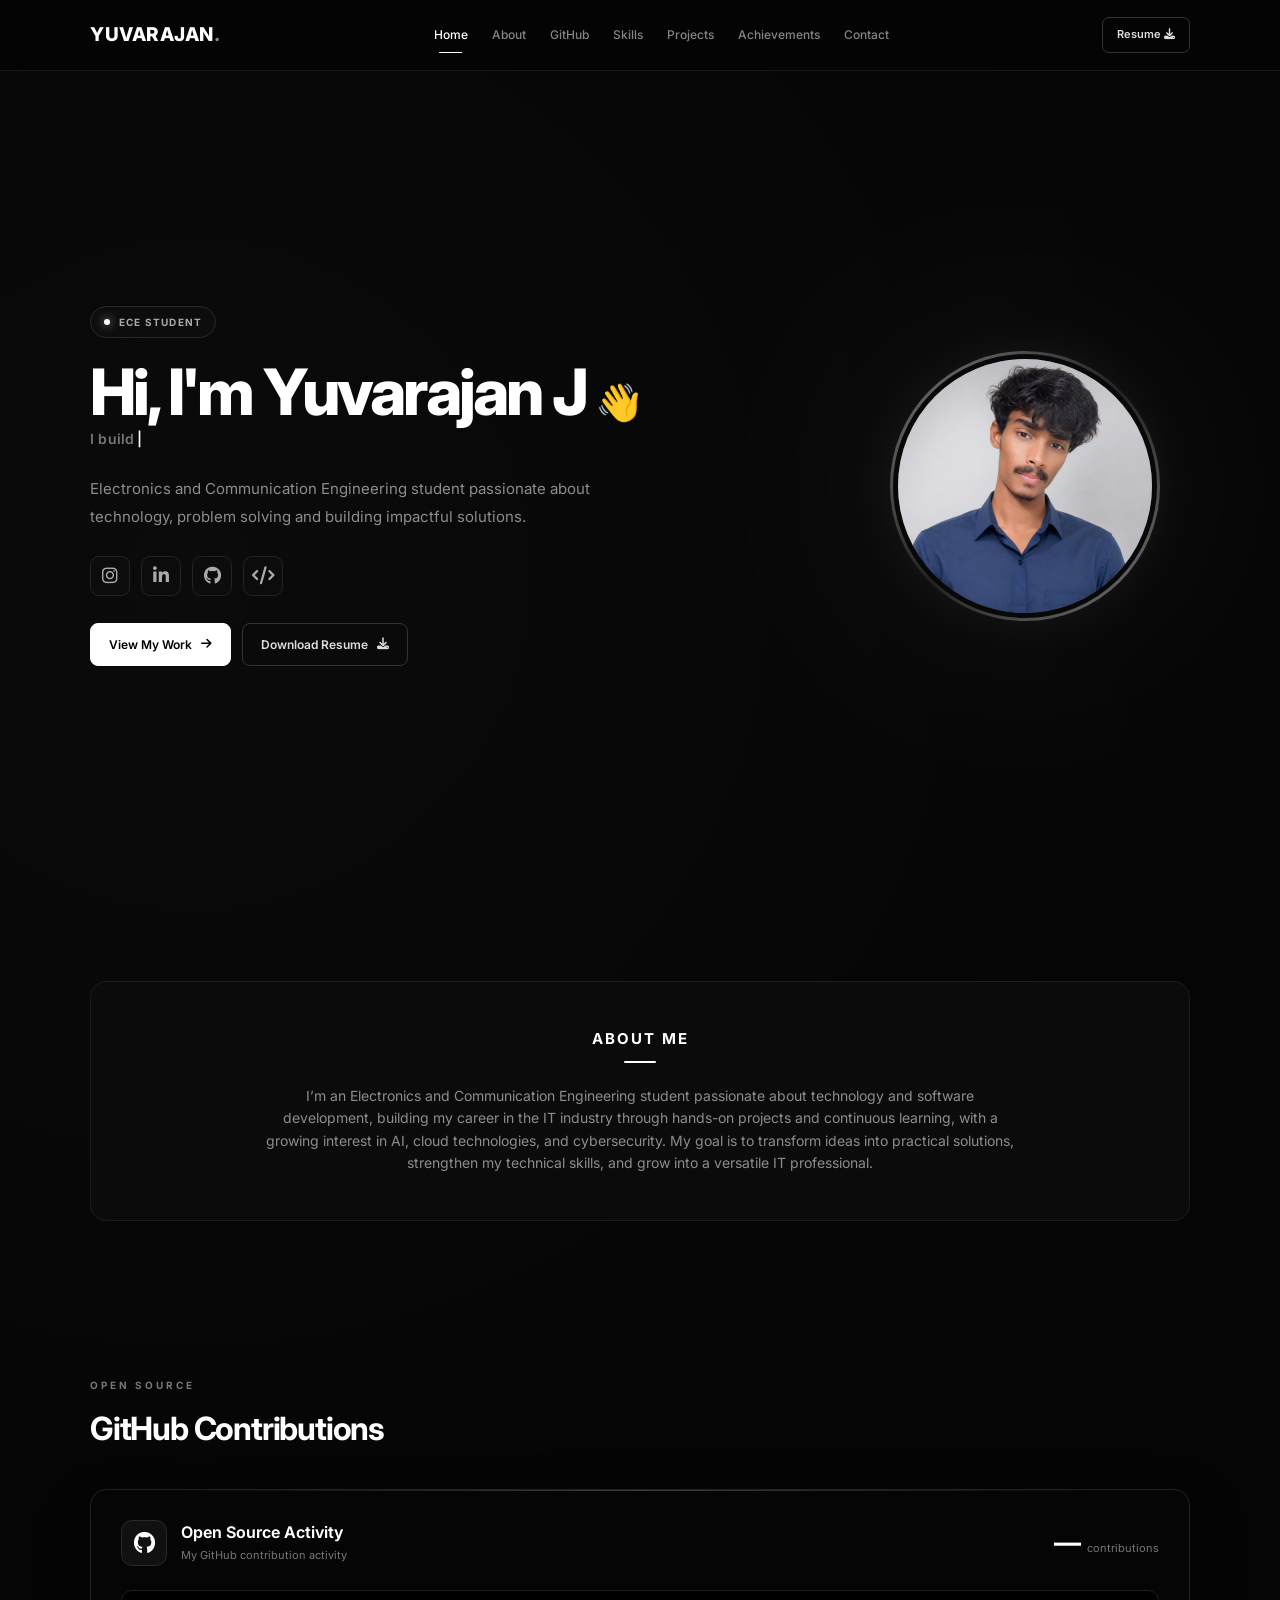
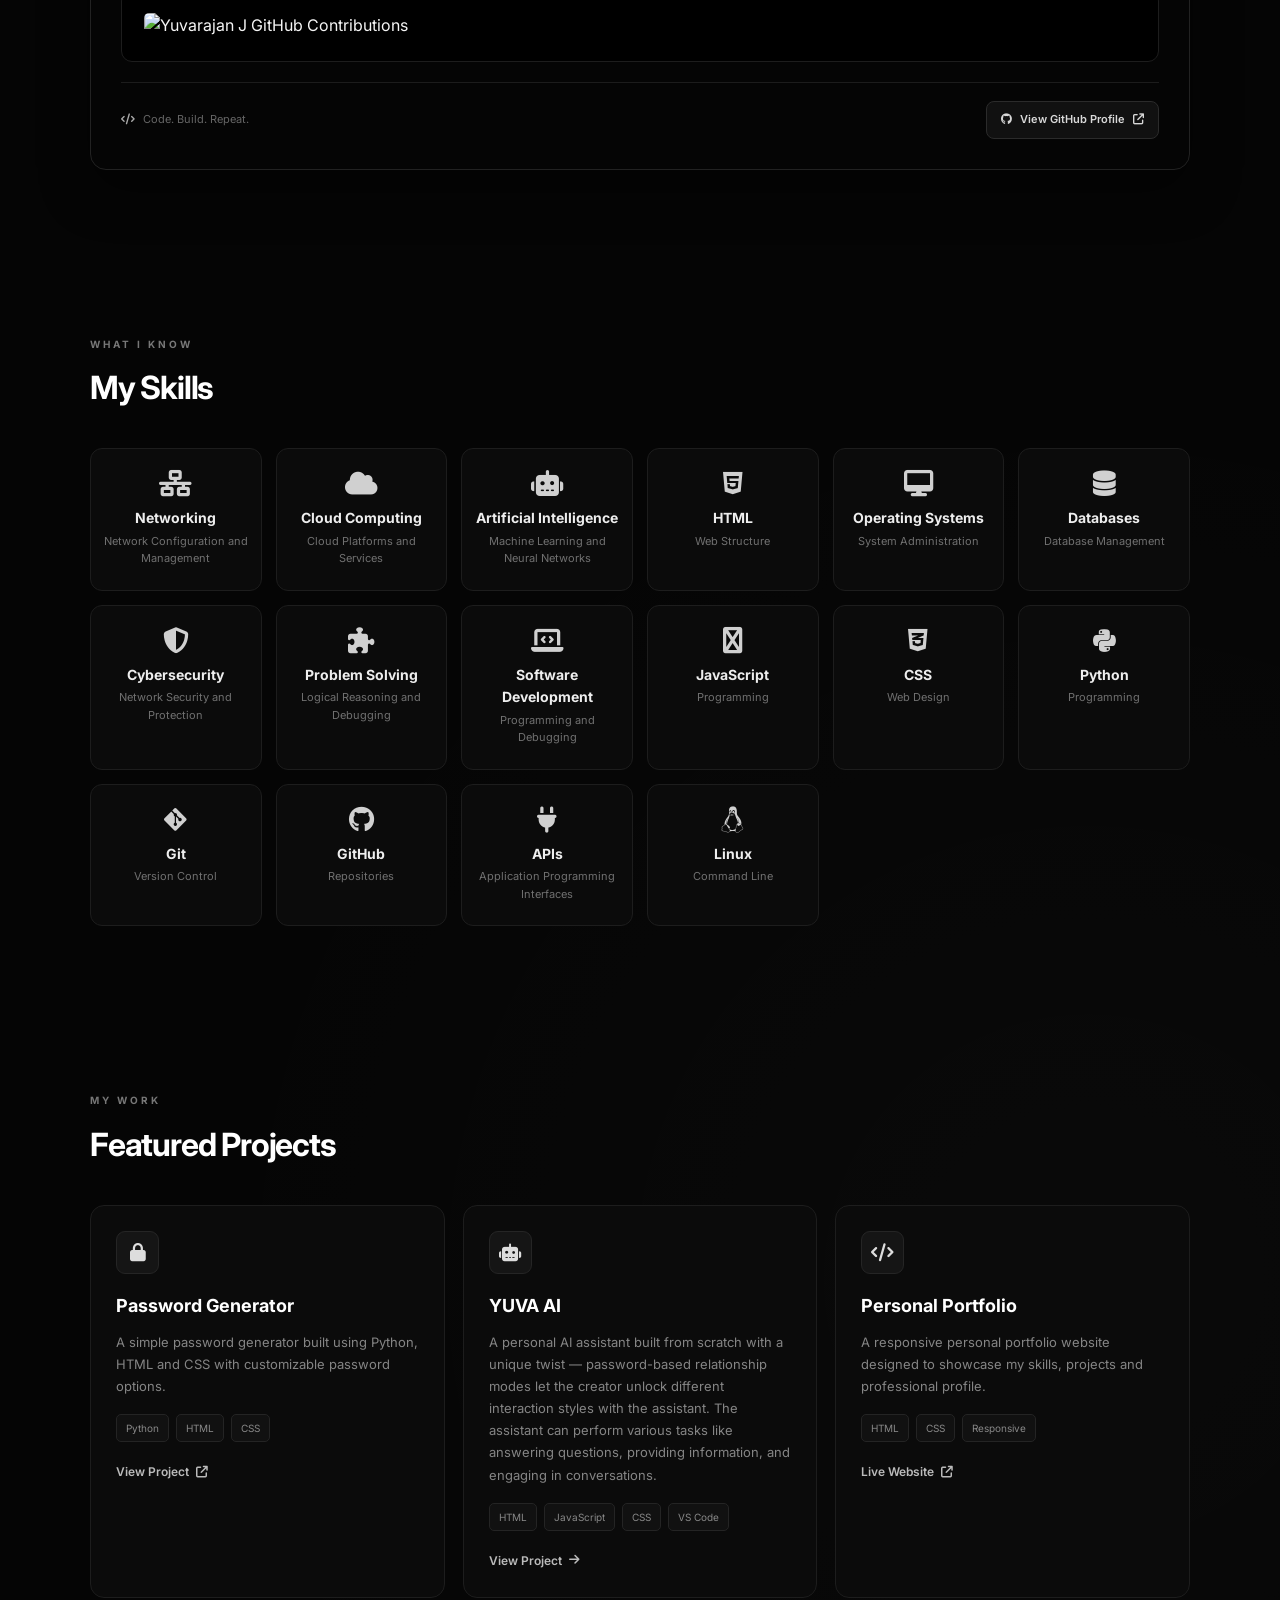
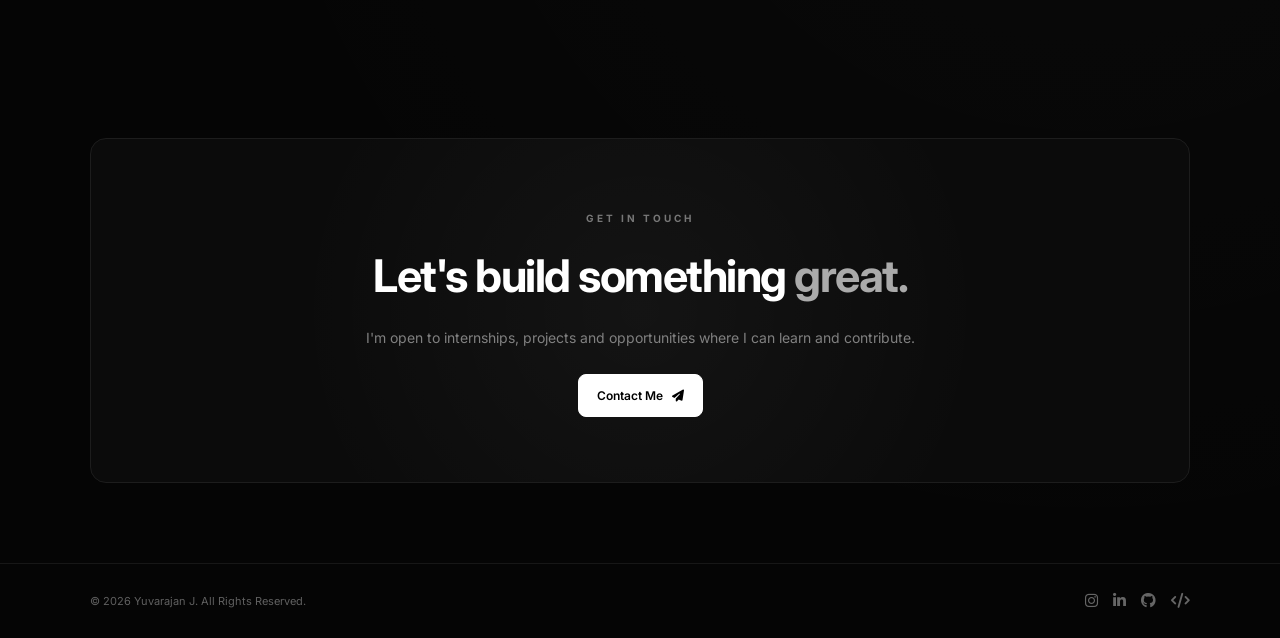
==== commit 31d4be5f: "Refactor HTML structure and improve formatting" ====
--- a/index.html
+++ b/index.html
@@ -114,18 +114,18 @@
 
 
                    <h1 class="hero-title">
-    Hi, I'm
-    <span>
-        Yuvarajan J
-    </span>
-    <b>👋</b>
-</h1>
-
-<div class="typing-line">
-    <span class="typing-prefix">I build </span>
-    <span id="typingText"></span>
-    <span class="typing-cursor">|</span>
-</div>
+                    Hi, I'm
+                <span>
+                     Yuvarajan J
+                </span>
+                <b>👋</b>
+                  </h1>
+
+                 <div class="typing-line">
+                       <span class="typing-prefix">I build </span>
+                       <span id="typingText"></span>
+                       <span class="typing-cursor">|</span>
+                 </div>
 
 
 
@@ -313,131 +313,102 @@
 
 
 
-        <!-- =====================================================
-             GITHUB CONTRIBUTIONS
-        ====================================================== -->
-
-        <section
-            id="github-contributions"
-            class="section github-section"
-        >
-
-            <div class="container">
-
-
-                <div class="section-heading">
+       <!-- =========================================================
+     GITHUB CONTRIBUTIONS
+========================================================= -->
+
+<section class="section github-section" id="github">
+
+    <div class="container">
+
+        <!-- Section Heading -->
+        <div class="section-heading">
+            <span>OPEN SOURCE</span>
+            <h2>GitHub Contributions</h2>
+        </div>
+
+
+        <!-- GitHub Card -->
+        <div class="github-contribution-card">
+
+            <!-- Header -->
+            <div class="github-contribution-header">
+
+                <div class="github-contribution-title">
+
+                    <i class="fa-brands fa-github"></i>
+
+                    <div>
+                        <h3>Open Source Activity</h3>
+
+                        <p>
+                            My GitHub contribution activity
+                        </p>
+                    </div>
+
+                </div>
+
+
+                <div class="github-contribution-count">
+
+                    <strong id="githubContributionCount">
+                        —
+                    </strong>
 
                     <span>
-                        OPEN SOURCE
+                        contributions
                     </span>
 
-                    <h2>
-                        GitHub Contributions
-                    </h2>
-
                 </div>
 
-
-
-                <div class="github-contribution-card">
-
-
-                    <!-- HEADER -->
-
-                    <div class="github-contribution-header">
-
-
-                        <div class="github-contribution-title">
-
-                            <i class="fa-brands fa-github"></i>
-
-
-                            <div>
-
-                                <h3>
-                                    My GitHub Activity
-                                </h3>
-
-                                <p>
-                                    Contributions in 2026
-                                </p>
-
-                            </div>
-
-                        </div>
-
-
-
-                        <div class="github-contribution-count">
-
-                            <strong>
-                                84
-                            </strong>
-
-                            <span>
-                                contributions
-                            </span>
-
-                        </div>
-
-
-                    </div>
-
-
-
-                    <!-- CONTRIBUTION IMAGE -->
-
-                    <div class="github-graph-wrapper">
-
-
-                        <img
-                            src="github-contributions-2026.png"
-                            alt="Yuvarajan J GitHub contributions in 2026"
-                            class="github-contribution-image"
-                        >
-
-
-                    </div>
-
-
-
-                    <!-- FOOTER -->
-
-                    <div class="github-contribution-footer">
-
-
-                        <span>
-                            <i class="fa-solid fa-code-commit"></i>
-
-                            Building consistently
-                        </span>
-
-
-
-                        <a
-                            href="https://github.com/Wolf-assualt"
-                            target="_blank"
-                            rel="noopener noreferrer"
-                            class="github-profile-btn"
-                        >
-
-                            View GitHub Profile
-
-                            <i class="fa-solid fa-arrow-up-right-from-square"></i>
-
-                        </a>
-
-
-                    </div>
-
-
-                </div>
-
-
             </div>
 
-        </section>
-
+
+            <!-- Contribution Graph -->
+            <div class="github-graph-wrapper">
+
+                <img
+                    class="github-contribution-image"
+                    src="https://ghchart.rshah.org/Wolf-assualt"
+                    alt="Yuvarajan J GitHub Contributions"
+                    loading="lazy"
+                >
+
+            </div>
+
+
+            <!-- Footer -->
+            <div class="github-contribution-footer">
+
+                <span>
+                    <i class="fa-solid fa-code"></i>
+
+                    Code. Build. Repeat.
+                </span>
+
+
+                <a
+                    href="https://github.com/Wolf-assualt"
+                    target="_blank"
+                    rel="noopener noreferrer"
+                    class="github-profile-btn"
+                >
+
+                    <i class="fa-brands fa-github"></i>
+
+                    View GitHub Profile
+
+                    <i class="fa-solid fa-arrow-up-right-from-square"></i>
+
+                </a>
+
+            </div>
+
+        </div>
+
+    </div>
+
+</section>
 
 
         <!-- ================= SKILLS ================= -->
--- a/style.css
+++ b/style.css
@@ -1,6 +1,6 @@
 /* =========================================================
    YUVARAJAN J — PORTFOLIO
-   MAIN STYLESHEET
+   PREMIUM BLACK / WHITE DESIGN
 ========================================================= */
 
 
@@ -20,20 +20,22 @@
 
 body {
     font-family: "Inter", sans-serif;
+
     background:
         radial-gradient(
-            circle at 15% 20%,
-            rgba(75, 100, 220, 0.08),
+            circle at 15% 15%,
+            rgba(255, 255, 255, 0.025),
             transparent 30%
         ),
         radial-gradient(
-            circle at 85% 70%,
-            rgba(120, 80, 220, 0.06),
+            circle at 85% 75%,
+            rgba(255, 255, 255, 0.018),
             transparent 30%
         ),
-        #0b0e13;
-
-    color: #f5f7ff;
+        #050505;
+
+    color: #f5f5f5;
+
     line-height: 1.6;
 
     overflow-x: hidden;
@@ -56,8 +58,8 @@
 }
 
 ::selection {
-    background: rgba(100, 130, 255, 0.25);
-    color: #fff;
+    background: #ffffff;
+    color: #000000;
 }
 
 
@@ -76,25 +78,21 @@
 ========================================================= */
 
 ::-webkit-scrollbar {
-    width: 8px;
+    width: 7px;
 }
 
 ::-webkit-scrollbar-track {
-    background: #080808;
+    background: #050505;
 }
 
 ::-webkit-scrollbar-thumb {
-    background: linear-gradient(
-        180deg,
-        #5f8cff,
-        #7d67e8
-    );
-
-    border-radius: 10px;
+    background: #333;
+
+    border-radius: 20px;
 }
 
 ::-webkit-scrollbar-thumb:hover {
-    background: #6585ff;
+    background: #555;
 }
 
 
@@ -104,31 +102,38 @@
 
 .navbar {
     position: sticky;
+
     top: 0;
 
     z-index: 1000;
 
     width: 100%;
 
-    background: rgba(11, 14, 19, 0.88);
-
-    backdrop-filter: blur(14px);
-    -webkit-backdrop-filter: blur(14px);
-
-    border-bottom:
-        1px solid
-        rgba(255, 255, 255, 0.06);
+    background: rgba(5, 5, 5, 0.88);
+
+    backdrop-filter: blur(18px);
+
+    -webkit-backdrop-filter: blur(18px);
+
+    border-bottom: 1px solid #171717;
 }
 
 .nav-container {
     min-height: 70px;
 
     display: flex;
+
     align-items: center;
+
     justify-content: space-between;
 
     gap: 20px;
 }
+
+
+/* =========================================================
+   LOGO
+========================================================= */
 
 .logo {
     font-size: 19px;
@@ -138,10 +143,12 @@
     letter-spacing: 0.5px;
 
     white-space: nowrap;
+
+    color: #ffffff;
 }
 
 .logo span {
-    color: #6585ff;
+    color: #888;
 }
 
 
@@ -153,23 +160,23 @@
     display: flex;
 
     align-items: center;
+
     justify-content: center;
 
-    gap: 22px;
+    gap: 24px;
 }
 
 nav a {
     position: relative;
 
-    color: #aeb4c2;
+    color: #858585;
 
     font-size: 12px;
 
     font-weight: 500;
 
     transition:
-        color 0.3s ease,
-        transform 0.3s ease;
+        color 0.3s ease;
 }
 
 nav a::after {
@@ -178,25 +185,24 @@
     position: absolute;
 
     left: 50%;
-    bottom: -7px;
+
+    bottom: -8px;
 
     width: 0;
-    height: 2px;
-
-    background: #6585ff;
-
-    box-shadow:
-        0 0 10px
-        rgba(100, 130, 255, 0.5);
+
+    height: 1px;
+
+    background: #ffffff;
 
     transform: translateX(-50%);
 
-    transition: width 0.3s ease;
+    transition:
+        width 0.3s ease;
 }
 
 nav a:hover,
 nav a.active {
-    color: #6d8cff;
+    color: #ffffff;
 }
 
 nav a:hover::after,
@@ -210,17 +216,15 @@
 ========================================================= */
 
 .resume-top {
-    border:
-        1px solid
-        #5e7fff;
-
-    color: #7d9aff;
-
-    padding: 8px 13px;
-
-    border-radius: 9px;
-
-    font-size: 12px;
+    padding: 8px 14px;
+
+    border: 1px solid #333;
+
+    border-radius: 7px;
+
+    color: #ddd;
+
+    font-size: 11px;
 
     font-weight: 600;
 
@@ -231,15 +235,14 @@
 }
 
 .resume-top:hover {
-    background: #5e7fff;
-
-    color: white;
-
-    transform: translateY(-2px);
-
-    box-shadow:
-        0 8px 25px
-        rgba(90, 115, 255, 0.2);
+    background: #ffffff;
+
+    border-color: #ffffff;
+
+    color: #000000;
+
+    transform:
+        translateY(-2px);
 }
 
 
@@ -255,7 +258,7 @@
 
     align-items: center;
 
-    padding: 75px 0;
+    padding: 80px 0;
 }
 
 .hero-container {
@@ -269,7 +272,61 @@
 }
 
 .hero-content {
-    max-width: 600px;
+    max-width: 620px;
+}
+
+
+/* =========================================================
+   HERO — ANIMATED TYPING
+========================================================= */
+
+.typing-line {
+    display: flex;
+
+    align-items: center;
+
+    min-height: 28px;
+
+    margin-bottom: 18px;
+
+    font-size: 14px;
+
+    font-weight: 600;
+
+    letter-spacing: 0.2px;
+}
+
+.typing-prefix {
+    color: #777;
+}
+
+#typingText {
+    color: #ffffff;
+
+    font-weight: 700;
+}
+
+.typing-cursor {
+    margin-left: 3px;
+
+    color: #ffffff;
+
+    animation:
+        cursorBlink
+        0.8s infinite;
+}
+
+@keyframes cursorBlink {
+
+    0%,
+    45% {
+        opacity: 1;
+    }
+
+    46%,
+    100% {
+        opacity: 0;
+    }
 }
 
 
@@ -286,35 +343,35 @@
 
     padding: 7px 13px;
 
-    border:
-        1px solid
-        rgba(105, 137, 255, 0.25);
-
-    background:
-        rgba(79, 110, 220, 0.08);
+    border: 1px solid #292929;
+
+    background: #0d0d0d;
 
     border-radius: 50px;
 
-    color: #8ba5ff;
-
-    font-size: 11px;
+    color: #aaa;
+
+    font-size: 10px;
 
     font-weight: 700;
 
-    letter-spacing: 1px;
+    letter-spacing: 1.2px;
+
+    text-transform: uppercase;
 }
 
 .badge span {
-    width: 7px;
-    height: 7px;
-
-    background: #6b8cff;
+    width: 6px;
+
+    height: 6px;
+
+    background: #ffffff;
 
     border-radius: 50%;
 
     box-shadow:
         0 0 10px
-        #6b8cff;
+        rgba(255, 255, 255, 0.7);
 }
 
 
@@ -326,35 +383,23 @@
     margin-top: 20px;
 
     font-size:
-        clamp(42px, 5vw, 65px);
-
-    line-height: 1.08;
+        clamp(44px, 5vw, 66px);
+
+    line-height: 1.05;
 
     font-weight: 800;
 
-    letter-spacing: -2px;
+    letter-spacing: -2.8px;
+
+    color: #ffffff;
 }
 
 .hero h1 span {
-    background:
-        linear-gradient(
-            90deg,
-            #5f8cff,
-            #8a6cff
-        );
-
-    -webkit-background-clip: text;
-    background-clip: text;
-
-    color: transparent;
-
-    text-shadow:
-        0 0 25px
-        rgba(100, 130, 255, 0.25);
+    color: #ffffff;
 }
 
 .hero h1 b {
-    font-size: 38px;
+    font-size: 36px;
 }
 
 
@@ -367,11 +412,11 @@
 
     margin-top: 22px;
 
-    color: #aeb5c3;
-
-    font-size: 16px;
-
-    line-height: 1.8;
+    color: #8d8d8d;
+
+    font-size: 15px;
+
+    line-height: 1.85;
 }
 
 
@@ -382,53 +427,50 @@
 .social-icons {
     display: flex;
 
-    gap: 14px;
+    gap: 11px;
 
     margin-top: 25px;
 }
 
 .social-icons a {
-    width: 42px;
-    height: 42px;
+    width: 40px;
+
+    height: 40px;
 
     display: flex;
 
     align-items: center;
+
     justify-content: center;
 
-    border-radius: 10px;
-
-    background: #151a23;
-
-    border:
-        1px solid
-        rgba(255, 255, 255, 0.08);
-
-    color: #d8dce6;
-
-    font-size: 20px;
+    border: 1px solid #242424;
+
+    border-radius: 9px;
+
+    background: #0c0c0c;
+
+    color: #aaa;
+
+    font-size: 18px;
 
     transition:
         0.3s ease;
 }
 
 .social-icons a:hover {
+    background: #ffffff;
+
+    border-color: #ffffff;
+
+    color: #000000;
+
     transform:
-        translateY(-4px)
-        scale(1.05);
-
-    border-color: #6585ff;
-
-    color: #7f9aff;
-
-    box-shadow:
-        0 8px 25px
-        rgba(78, 108, 255, 0.18);
-}
-
-
-/* =========================================================
-   BUTTONS
+        translateY(-4px);
+}
+
+
+/* =========================================================
+   HERO BUTTONS
 ========================================================= */
 
 .hero-buttons {
@@ -436,24 +478,25 @@
 
     flex-wrap: wrap;
 
-    gap: 14px;
-
-    margin-top: 28px;
+    gap: 11px;
+
+    margin-top: 27px;
 }
 
 .btn {
     display: inline-flex;
 
     align-items: center;
+
     justify-content: center;
 
-    gap: 10px;
-
-    padding: 12px 19px;
-
-    border-radius: 9px;
-
-    font-size: 13px;
+    gap: 9px;
+
+    padding: 11px 18px;
+
+    border-radius: 8px;
+
+    font-size: 12px;
 
     font-weight: 600;
 
@@ -462,100 +505,98 @@
 }
 
 .primary-btn {
+    background: #ffffff;
+
+    color: #000000;
+
+    border: 1px solid #ffffff;
+}
+
+.primary-btn:hover {
+    background: #dcdcdc;
+
+    transform:
+        translateY(-3px);
+}
+
+.secondary-btn {
+    background: transparent;
+
+    border: 1px solid #333;
+
+    color: #ddd;
+}
+
+.secondary-btn:hover {
+    background: #151515;
+
+    border-color: #666;
+
+    color: #ffffff;
+
+    transform:
+        translateY(-3px);
+}
+
+
+/* =========================================================
+   PROFILE
+========================================================= */
+
+.profile-area {
+    position: relative;
+
+    width: 330px;
+
+    height: 330px;
+
+    display: flex;
+
+    align-items: center;
+
+    justify-content: center;
+
+    flex-shrink: 0;
+}
+
+.profile-glow {
+    position: absolute;
+
+    width: 290px;
+
+    height: 290px;
+
+    background: #ffffff;
+
+    filter: blur(120px);
+
+    opacity: 0.055;
+
+    border-radius: 50%;
+}
+
+.profile-circle {
+    position: relative;
+
+    width: 270px;
+
+    height: 270px;
+
+    padding: 3px;
+
+    border-radius: 50%;
+
     background:
         linear-gradient(
             135deg,
-            #5d83ff,
-            #8169e8
-        );
-
-    color: white;
-
-    box-shadow:
-        0 8px 25px
-        rgba(90, 115, 255, 0.18);
-}
-
-.primary-btn:hover {
-    transform:
-        translateY(-3px);
-
-    box-shadow:
-        0 12px 30px
-        rgba(90, 115, 255, 0.28);
-}
-
-.secondary-btn {
-    border:
-        1px solid
-        #555e6d;
-
-    color: #e4e7ee;
-}
-
-.secondary-btn:hover {
-    border-color: #738fff;
-
-    color: #829cff;
-
-    transform:
-        translateY(-3px);
-}
-
-
-/* =========================================================
-   PROFILE
-========================================================= */
-
-.profile-area {
-    position: relative;
-
-    width: 330px;
-    height: 330px;
-
-    display: flex;
-
-    align-items: center;
-    justify-content: center;
-
-    flex-shrink: 0;
-}
-
-.profile-glow {
-    position: absolute;
-
-    width: 300px;
-    height: 300px;
-
-    background: #526dff;
-
-    filter: blur(110px);
-
-    opacity: 0.18;
-
-    border-radius: 50%;
-}
-
-.profile-circle {
-    position: relative;
-
-    width: 270px;
-    height: 270px;
-
-    padding: 4px;
-
-    border-radius: 50%;
-
-    background:
-        linear-gradient(
-            135deg,
-            #557aff,
-            #8369ef
+            #777,
+            #222,
+            #777
         );
 
     box-shadow:
         0 0 50px
-        rgba(82, 112, 255, 0.2);
+        rgba(255, 255, 255, 0.06);
 
     animation:
         profileFloat
@@ -564,15 +605,14 @@
 
 .profile-circle img {
     width: 100%;
+
     height: 100%;
 
     object-fit: cover;
 
     border-radius: 50%;
 
-    border:
-        5px solid
-        #11151c;
+    border: 5px solid #080808;
 
     transition:
         filter 0.4s ease;
@@ -640,13 +680,11 @@
 
     padding: 45px;
 
-    border:
-        1px solid
-        rgba(255, 255, 255, 0.07);
-
-    background: #10141b;
-
-    border-radius: 18px;
+    background: #0b0b0b;
+
+    border: 1px solid #1c1c1c;
+
+    border-radius: 16px;
 
     text-align: center;
 
@@ -655,37 +693,34 @@
 }
 
 .section-card:hover {
-    border-color:
-        rgba(102, 132, 255, 0.35);
+    border-color: #333;
 
     box-shadow:
-        0 15px 40px
-        rgba(0, 0, 0, 0.25);
+        0 20px 50px
+        rgba(0, 0, 0, 0.35);
 }
 
 .section-title h2 {
     font-size: 15px;
 
     letter-spacing: 2px;
+
+    color: #ffffff;
 }
 
 .section-title span {
     display: block;
 
-    width: 35px;
-    height: 3px;
+    width: 32px;
+
+    height: 2px;
 
     margin:
         10px auto 22px;
 
     border-radius: 20px;
 
-    background:
-        linear-gradient(
-            90deg,
-            #5e85ff,
-            #876bf0
-        );
+    background: #ffffff;
 }
 
 .section-card p {
@@ -693,9 +728,9 @@
 
     margin: auto;
 
-    color: #aeb5c3;
-
-    font-size: 15px;
+    color: #8d8d8d;
+
+    font-size: 14px;
 }
 
 
@@ -708,55 +743,38 @@
 }
 
 .section-heading span {
-    color: #6d8cff;
-
-    font-size: 11px;
+    color: #777;
+
+    font-size: 10px;
 
     font-weight: 700;
 
-    letter-spacing: 2px;
+    letter-spacing: 3px;
+
+    text-transform: uppercase;
 }
 
 .section-heading h2 {
-    margin-top: 5px;
+    margin-top: 7px;
 
     font-size: 32px;
 
-    letter-spacing: -1px;
-}
-
-
-/* =========================================================
-   GITHUB CONTRIBUTIONS — BLACK PREMIUM STYLE
+    font-weight: 700;
+
+    letter-spacing: -1.2px;
+
+    color: #ffffff;
+}
+
+
+/* =========================================================
+   GITHUB CONTRIBUTIONS
 ========================================================= */
 
 .github-section {
     padding-top: 70px;
+
     padding-bottom: 80px;
-}
-
-
-/* =========================================================
-   SECTION HEADING
-========================================================= */
-
-.github-section .section-heading span {
-    color: #888;
-    font-size: 10px;
-    font-weight: 700;
-    letter-spacing: 3px;
-    text-transform: uppercase;
-}
-
-.github-section .section-heading h2 {
-    margin-top: 8px;
-
-    color: #ffffff;
-
-    font-size: 34px;
-    font-weight: 700;
-
-    letter-spacing: -1.2px;
 }
 
 
@@ -778,7 +796,8 @@
     border-radius: 16px;
 
     box-shadow:
-        0 20px 50px rgba(0, 0, 0, 0.45);
+        0 20px 50px
+        rgba(0, 0, 0, 0.45);
 
     transition:
         transform 0.3s ease,
@@ -786,27 +805,17 @@
         box-shadow 0.3s ease;
 }
 
-.github-contribution-card:hover {
-    transform: translateY(-3px);
-
-    border-color: #3a3a3a;
-
-    box-shadow:
-        0 25px 60px rgba(0, 0, 0, 0.6);
-}
-
-
-/* Very subtle top highlight */
-
 .github-contribution-card::before {
     content: "";
 
     position: absolute;
 
     top: 0;
+
     left: 8%;
 
     width: 84%;
+
     height: 1px;
 
     background:
@@ -820,6 +829,17 @@
     opacity: 0.7;
 }
 
+.github-contribution-card:hover {
+    transform:
+        translateY(-3px);
+
+    border-color: #3a3a3a;
+
+    box-shadow:
+        0 25px 60px
+        rgba(0, 0, 0, 0.6);
+}
+
 
 /* =========================================================
    GITHUB HEADER
@@ -843,7 +863,7 @@
 
 
 /* =========================================================
-   TITLE
+   GITHUB TITLE
 ========================================================= */
 
 .github-contribution-title {
@@ -856,11 +876,13 @@
 
 .github-contribution-title > i {
     width: 46px;
+
     height: 46px;
 
     display: flex;
 
     align-items: center;
+
     justify-content: center;
 
     border-radius: 11px;
@@ -872,10 +894,6 @@
     color: #ffffff;
 
     font-size: 22px;
-
-    box-shadow:
-        inset 0 0 15px
-        rgba(255, 255, 255, 0.02);
 
     transition:
         0.3s ease;
@@ -899,8 +917,6 @@
 
     font-weight: 650;
 
-    letter-spacing: -0.2px;
-
     line-height: 1.3;
 }
 
@@ -910,15 +926,11 @@
     color: #777;
 
     font-size: 11px;
-
-    font-weight: 400;
-
-    letter-spacing: 0.2px;
-}
-
-
-/* =========================================================
-   CONTRIBUTION COUNT
+}
+
+
+/* =========================================================
+   GITHUB COUNT
 ========================================================= */
 
 .github-contribution-count {
@@ -945,13 +957,11 @@
     color: #777;
 
     font-size: 11px;
-
-    font-weight: 400;
-}
-
-
-/* =========================================================
-   GRAPH CONTAINER
+}
+
+
+/* =========================================================
+   GITHUB GRAPH
 ========================================================= */
 
 .github-graph-wrapper {
@@ -998,7 +1008,7 @@
 
 
 /* =========================================================
-   CONTRIBUTION IMAGE
+   GITHUB IMAGE
 ========================================================= */
 
 .github-contribution-image {
@@ -1057,8 +1067,6 @@
     color: #666;
 
     font-size: 11px;
-
-    letter-spacing: 0.1px;
 }
 
 .github-contribution-footer > span i {
@@ -1108,105 +1116,6 @@
 
 
 /* =========================================================
-   MOBILE
-========================================================= */
-
-@media (max-width: 760px) {
-
-    .github-section {
-        padding-top: 55px;
-        padding-bottom: 60px;
-    }
-
-    .github-section .section-heading h2 {
-        font-size: 28px;
-
-        letter-spacing: -0.8px;
-    }
-
-    .github-contribution-card {
-        padding: 18px;
-
-        border-radius: 14px;
-    }
-
-    .github-contribution-header {
-        align-items: flex-start;
-
-        flex-direction: column;
-
-        margin-bottom: 18px;
-    }
-
-    .github-contribution-title > i {
-        width: 43px;
-        height: 43px;
-
-        font-size: 20px;
-    }
-
-    .github-contribution-title h3 {
-        font-size: 15px;
-    }
-
-    .github-contribution-count {
-        margin-left: 56px;
-    }
-
-    .github-contribution-count strong {
-        font-size: 24px;
-    }
-
-    .github-graph-wrapper {
-        padding: 12px;
-
-        border-radius: 9px;
-    }
-
-    .github-contribution-image {
-        min-width: 700px;
-    }
-
-    .github-contribution-footer {
-        flex-direction: column;
-
-        align-items: stretch;
-    }
-
-    .github-profile-btn {
-        justify-content: center;
-    }
-}
-
-
-/* =========================================================
-   SMALL PHONES
-========================================================= */
-
-@media (max-width: 480px) {
-
-    .github-contribution-card {
-        padding: 15px;
-    }
-
-    .github-contribution-title {
-        gap: 11px;
-    }
-
-    .github-contribution-count {
-        margin-left: 54px;
-    }
-
-    .github-graph-wrapper {
-        padding: 9px;
-    }
-
-    .github-contribution-image {
-        min-width: 650px;
-    }
-}
-
-/* =========================================================
    SKILLS
 ========================================================= */
 
@@ -1228,13 +1137,11 @@
 
     text-align: center;
 
-    background: #10141b;
-
-    border:
-        1px solid
-        rgba(255, 255, 255, 0.07);
-
-    border-radius: 13px;
+    background: #0b0b0b;
+
+    border: 1px solid #1d1d1d;
+
+    border-radius: 12px;
 
     transition:
         0.3s ease;
@@ -1244,42 +1151,13 @@
     transform:
         translateY(-5px);
 
-    border-color:
-        rgba(102, 132, 255, 0.5);
-
-    background: #131923;
+    border-color: #3a3a3a;
+
+    background: #101010;
 
     box-shadow:
         0 15px 40px
-        rgba(0, 0, 0, 0.25);
-}
-
-.skill-card::before {
-    content: "";
-
-    position: absolute;
-
-    top: -80px;
-    left: 50%;
-
-    width: 180px;
-    height: 100px;
-
-    transform:
-        translateX(-50%);
-
-    background: #6685ff;
-
-    filter: blur(70px);
-
-    opacity: 0;
-
-    transition:
-        opacity 0.4s ease;
-}
-
-.skill-card:hover::before {
-    opacity: 0.18;
+        rgba(0, 0, 0, 0.35);
 }
 
 .skill-card i {
@@ -1287,11 +1165,21 @@
 
     z-index: 1;
 
-    font-size: 27px;
-
-    color: #7390ff;
+    font-size: 26px;
+
+    color: #d0d0d0;
 
     margin-bottom: 10px;
+
+    transition:
+        0.3s ease;
+}
+
+.skill-card:hover i {
+    color: #ffffff;
+
+    transform:
+        translateY(-2px);
 }
 
 .skill-card h3 {
@@ -1300,6 +1188,8 @@
     z-index: 1;
 
     font-size: 14px;
+
+    color: #eee;
 }
 
 .skill-card p {
@@ -1311,7 +1201,7 @@
 
     font-size: 11px;
 
-    color: #7f8795;
+    color: #707070;
 }
 
 
@@ -1335,13 +1225,11 @@
 
     padding: 25px;
 
-    background: #10141b;
-
-    border:
-        1px solid
-        rgba(255, 255, 255, 0.07);
-
-    border-radius: 15px;
+    background: #0b0b0b;
+
+    border: 1px solid #1d1d1d;
+
+    border-radius: 14px;
 
     transition:
         0.3s ease;
@@ -1351,60 +1239,33 @@
     transform:
         translateY(-6px);
 
-    border-color:
-        rgba(104, 133, 255, 0.4);
-
-    background:
-        rgba(20, 25, 35, 0.95);
+    border-color: #3a3a3a;
+
+    background: #101010;
 
     box-shadow:
-        0 15px 40px
-        rgba(0, 0, 0, 0.25);
-}
-
-.project-card::before {
-    content: "";
-
-    position: absolute;
-
-    top: -80px;
-    left: 50%;
-
-    width: 180px;
-    height: 100px;
-
-    transform:
-        translateX(-50%);
-
-    background: #6685ff;
-
-    filter: blur(70px);
-
-    opacity: 0;
-
-    transition:
-        opacity 0.4s ease;
-}
-
-.project-card:hover::before {
-    opacity: 0.18;
+        0 18px 45px
+        rgba(0, 0, 0, 0.4);
 }
 
 .project-icon {
     width: 43px;
+
     height: 43px;
 
     display: flex;
 
     align-items: center;
+
     justify-content: center;
 
-    border-radius: 10px;
-
-    background:
-        rgba(91, 119, 255, 0.12);
-
-    color: #7b96ff;
+    border-radius: 9px;
+
+    background: #151515;
+
+    border: 1px solid #252525;
+
+    color: #ddd;
 
     font-size: 18px;
 
@@ -1413,12 +1274,14 @@
 
 .project-card h3 {
     font-size: 18px;
+
+    color: #ffffff;
 }
 
 .project-card p {
     margin-top: 10px;
 
-    color: #9da5b4;
+    color: #858585;
 
     font-size: 13px;
 
@@ -1438,11 +1301,13 @@
 .project-tags span {
     padding: 5px 9px;
 
-    border-radius: 6px;
-
-    background: #181d26;
-
-    color: #9ca9c0;
+    border: 1px solid #242424;
+
+    border-radius: 5px;
+
+    background: #111;
+
+    color: #888;
 
     font-size: 10px;
 }
@@ -1456,7 +1321,7 @@
 
     margin-top: 20px;
 
-    color: #7692ff;
+    color: #bbb;
 
     font-size: 12px;
 
@@ -1467,7 +1332,7 @@
 }
 
 .project-link:hover {
-    color: #a0b2ff;
+    color: #ffffff;
 
     transform:
         translateX(3px);
@@ -1490,26 +1355,24 @@
     background:
         radial-gradient(
             circle at center,
-            rgba(77, 103, 220, 0.14),
+            rgba(255, 255, 255, 0.035),
             transparent 60%
         ),
-        #10141b;
-
-    border:
-        1px solid
-        rgba(255, 255, 255, 0.07);
-
-    border-radius: 18px;
+        #0b0b0b;
+
+    border: 1px solid #1d1d1d;
+
+    border-radius: 16px;
 }
 
 .contact-card > span {
-    color: #718dff;
-
-    font-size: 11px;
+    color: #777;
+
+    font-size: 10px;
 
     font-weight: 700;
 
-    letter-spacing: 2px;
+    letter-spacing: 3px;
 }
 
 .contact-card h2 {
@@ -1519,10 +1382,12 @@
         clamp(30px, 4vw, 45px);
 
     letter-spacing: -1.5px;
+
+    color: #ffffff;
 }
 
 .contact-card h2 span {
-    color: #718cff;
+    color: #aaa;
 }
 
 .contact-card p {
@@ -1530,7 +1395,7 @@
 
     margin: 15px auto 25px;
 
-    color: #9da5b4;
+    color: #808080;
 
     font-size: 14px;
 }
@@ -1543,9 +1408,7 @@
 footer {
     padding: 25px 0;
 
-    border-top:
-        1px solid
-        rgba(255, 255, 255, 0.06);
+    border-top: 1px solid #171717;
 }
 
 .footer-container {
@@ -1557,7 +1420,7 @@
 }
 
 footer p {
-    color: #707887;
+    color: #606060;
 
     font-size: 11px;
 }
@@ -1569,7 +1432,7 @@
 }
 
 .footer-socials a {
-    color: #777f8d;
+    color: #666;
 
     font-size: 15px;
 
@@ -1578,7 +1441,7 @@
 }
 
 .footer-socials a:hover {
-    color: #7894ff;
+    color: #ffffff;
 
     transform:
         translateY(-3px);
@@ -1597,19 +1460,19 @@
     background:
         radial-gradient(
             circle at center top,
-            rgba(76, 103, 220, 0.13),
+            rgba(255, 255, 255, 0.035),
             transparent 50%
         );
 }
 
 .page-header > span {
-    color: #718dff;
-
-    font-size: 11px;
+    color: #777;
+
+    font-size: 10px;
 
     font-weight: 700;
 
-    letter-spacing: 2px;
+    letter-spacing: 3px;
 }
 
 .page-header h1 {
@@ -1621,20 +1484,12 @@
     line-height: 1.1;
 
     letter-spacing: -2px;
+
+    color: #ffffff;
 }
 
 .page-header h1 strong {
-    background:
-        linear-gradient(
-            90deg,
-            #5f8cff,
-            #8a6cff
-        );
-
-    -webkit-background-clip: text;
-    background-clip: text;
-
-    color: transparent;
+    color: #ffffff;
 }
 
 .page-header p {
@@ -1642,7 +1497,7 @@
 
     margin: 18px auto 0;
 
-    color: #9da5b4;
+    color: #858585;
 
     font-size: 15px;
 }
@@ -1672,13 +1527,11 @@
 
     padding: 25px;
 
-    background: #10141b;
-
-    border:
-        1px solid
-        rgba(255, 255, 255, 0.07);
-
-    border-radius: 15px;
+    background: #0b0b0b;
+
+    border: 1px solid #1d1d1d;
+
+    border-radius: 14px;
 
     transition:
         0.3s ease;
@@ -1688,43 +1541,47 @@
     transform:
         translateY(-5px);
 
-    border-color:
-        rgba(104, 133, 255, 0.4);
+    border-color: #3a3a3a;
 
     box-shadow:
         0 15px 40px
-        rgba(0, 0, 0, 0.25);
+        rgba(0, 0, 0, 0.35);
 }
 
 .achievement-icon {
     width: 45px;
+
     height: 45px;
 
     display: flex;
 
     align-items: center;
+
     justify-content: center;
 
     flex-shrink: 0;
 
-    border-radius: 11px;
-
-    background:
-        rgba(91, 119, 255, 0.12);
-
-    color: #7b96ff;
+    border-radius: 10px;
+
+    background: #151515;
+
+    border: 1px solid #252525;
+
+    color: #ddd;
 
     font-size: 18px;
 }
 
 .achievement-card h3 {
     font-size: 15px;
+
+    color: #eee;
 }
 
 .achievement-card p {
     margin-top: 7px;
 
-    color: #929baa;
+    color: #808080;
 
     font-size: 12px;
 
@@ -1736,7 +1593,7 @@
 
     margin-top: 10px;
 
-    color: #718dff;
+    color: #aaa;
 
     font-size: 10px;
 
@@ -1750,7 +1607,7 @@
 
 .certificates-section {
     background:
-        rgba(255, 255, 255, 0.008);
+        rgba(255, 255, 255, 0.006);
 }
 
 .certificate-grid {
@@ -1765,13 +1622,11 @@
 .certificate-card {
     padding: 25px;
 
-    background: #10141b;
-
-    border:
-        1px solid
-        rgba(255, 255, 255, 0.07);
-
-    border-radius: 15px;
+    background: #0b0b0b;
+
+    border: 1px solid #1d1d1d;
+
+    border-radius: 14px;
 
     transition:
         0.3s ease;
@@ -1781,12 +1636,11 @@
     transform:
         translateY(-5px);
 
-    border-color:
-        rgba(104, 133, 255, 0.4);
+    border-color: #3a3a3a;
 
     box-shadow:
         0 15px 40px
-        rgba(0, 0, 0, 0.25);
+        rgba(0, 0, 0, 0.35);
 }
 
 .certificate-top {
@@ -1798,7 +1652,7 @@
 }
 
 .certificate-top > span {
-    color: #718dff;
+    color: #777;
 
     font-size: 9px;
 
@@ -1809,19 +1663,22 @@
 
 .certificate-icon {
     width: 43px;
+
     height: 43px;
 
     display: flex;
 
     align-items: center;
+
     justify-content: center;
 
-    border-radius: 10px;
-
-    background:
-        rgba(91, 119, 255, 0.12);
-
-    color: #7b96ff;
+    border-radius: 9px;
+
+    background: #151515;
+
+    border: 1px solid #252525;
+
+    color: #ddd;
 
     font-size: 17px;
 }
@@ -1830,12 +1687,14 @@
     margin-top: 18px;
 
     font-size: 17px;
+
+    color: #eee;
 }
 
 .certificate-card p {
     margin-top: 8px;
 
-    color: #969eac;
+    color: #808080;
 
     font-size: 12px;
 
@@ -1853,27 +1712,28 @@
 
     padding-top: 15px;
 
-    border-top:
-        1px solid
-        rgba(255, 255, 255, 0.06);
+    border-top: 1px solid #1c1c1c;
 }
 
 .certificate-bottom span {
-    color: #727b89;
+    color: #666;
 
     font-size: 10px;
 }
 
 .certificate-bottom a {
-    color: #7692ff;
+    color: #aaa;
 
     font-size: 11px;
 
     font-weight: 600;
+
+    transition:
+        0.3s ease;
 }
 
 .certificate-bottom a:hover {
-    color: #a0b2ff;
+    color: #ffffff;
 }
 
 
@@ -1890,13 +1750,11 @@
 
     padding: 27px;
 
-    background: #10141b;
-
-    border:
-        1px solid
-        rgba(255, 255, 255, 0.07);
-
-    border-radius: 15px;
+    background: #0b0b0b;
+
+    border: 1px solid #1d1d1d;
+
+    border-radius: 14px;
 
     transition:
         0.3s ease;
@@ -1906,8 +1764,7 @@
     transform:
         translateY(-5px);
 
-    border-color:
-        rgba(104, 133, 255, 0.4);
+    border-color: #3a3a3a;
 }
 
 .education-card + .education-card {
@@ -1916,21 +1773,24 @@
 
 .education-icon {
     width: 55px;
+
     height: 55px;
 
     display: flex;
 
     align-items: center;
+
     justify-content: center;
 
     flex-shrink: 0;
 
-    border-radius: 13px;
-
-    background:
-        rgba(91, 119, 255, 0.12);
-
-    color: #7b96ff;
+    border-radius: 12px;
+
+    background: #151515;
+
+    border: 1px solid #252525;
+
+    color: #ddd;
 
     font-size: 21px;
 }
@@ -1940,7 +1800,7 @@
 }
 
 .education-content > span {
-    color: #718dff;
+    color: #777;
 
     font-size: 9px;
 
@@ -1953,24 +1813,26 @@
     margin-top: 5px;
 
     font-size: 17px;
+
+    color: #eee;
 }
 
 .education-content p {
     margin-top: 4px;
 
-    color: #b2b8c3;
+    color: #aaa;
 
     font-size: 13px;
 }
 
 .education-content small {
-    color: #777f8e;
+    color: #666;
 
     font-size: 11px;
 }
 
 .education-year {
-    color: #7b96ff;
+    color: #aaa;
 
     font-size: 11px;
 
@@ -1980,13 +1842,13 @@
 .education-result {
     margin-top: 10px;
 
-    color: #7f8999;
+    color: #707070;
 
     font-size: 12px;
 }
 
 .education-result strong {
-    color: #7894ff;
+    color: #ddd;
 
     font-size: 13px;
 }
@@ -1999,7 +1861,7 @@
 @media (max-width: 1050px) {
 
     nav {
-        gap: 14px;
+        gap: 16px;
     }
 
     nav a {
@@ -2007,16 +1869,18 @@
     }
 
     .hero-container {
-        gap: 30px;
+        gap: 35px;
     }
 
     .profile-area {
         width: 280px;
+
         height: 280px;
     }
 
     .profile-circle {
         width: 230px;
+
         height: 230px;
     }
 
@@ -2050,11 +1914,6 @@
             0 5px;
     }
 
-    /*
-       The navigation is horizontally scrollable
-       on mobile so every menu item remains available.
-    */
-
     nav {
         display: flex;
 
@@ -2101,7 +1960,8 @@
     /* HERO */
 
     .hero {
-        padding: 65px 0;
+        padding:
+            65px 0;
     }
 
     .hero-container {
@@ -2115,10 +1975,26 @@
         max-width: 100%;
     }
 
+
+    /* TYPING */
+
+    .typing-line {
+        justify-content:
+            center;
+
+        min-height: 25px;
+
+        margin-bottom: 15px;
+
+        font-size: 13px;
+    }
+
+
     .hero h1 {
         font-size: 42px;
 
-        letter-spacing: -1.5px;
+        letter-spacing:
+            -1.8px;
     }
 
     .hero h1 b {
@@ -2139,11 +2015,13 @@
 
     .profile-area {
         width: 250px;
+
         height: 250px;
     }
 
     .profile-circle {
         width: 210px;
+
         height: 210px;
     }
 
@@ -2168,11 +2046,18 @@
 
     .github-section {
         padding-top: 55px;
+
         padding-bottom: 60px;
+    }
+
+    .github-section .section-heading h2 {
+        font-size: 28px;
     }
 
     .github-contribution-card {
         padding: 18px;
+
+        border-radius: 14px;
     }
 
     .github-contribution-header {
@@ -2186,9 +2071,10 @@
 
     .github-contribution-title > i {
         width: 43px;
+
         height: 43px;
 
-        font-size: 21px;
+        font-size: 20px;
     }
 
     .github-contribution-title h3 {
@@ -2196,7 +2082,7 @@
     }
 
     .github-contribution-count {
-        margin-left: 58px;
+        margin-left: 56px;
     }
 
     .github-contribution-count strong {
@@ -2204,7 +2090,9 @@
     }
 
     .github-graph-wrapper {
-        padding: 14px;
+        padding: 12px;
+
+        border-radius: 9px;
     }
 
     .github-contribution-image {
@@ -2220,7 +2108,8 @@
     }
 
     .github-profile-btn {
-        justify-content: center;
+        justify-content:
+            center;
     }
 
 
@@ -2314,13 +2203,19 @@
         font-size: 36px;
     }
 
+    .typing-line {
+        font-size: 12px;
+    }
+
     .profile-area {
         width: 220px;
+
         height: 220px;
     }
 
     .profile-circle {
         width: 185px;
+
         height: 185px;
     }
 
@@ -2367,7 +2262,7 @@
     }
 
     .github-graph-wrapper {
-        padding: 10px;
+        padding: 9px;
     }
 
     .github-contribution-image {
@@ -2406,7 +2301,7 @@
 
 
 /* =========================================================
-   MOBILE BOTTOM NAV SUPPORT
+   MOBILE BOTTOM NAV
 ========================================================= */
 
 .mobile-nav {
@@ -2415,13 +2310,6 @@
 
 @media (max-width: 768px) {
 
-    /*
-       Your current portfolio uses the top
-       horizontally-scrollable navigation.
-       Therefore the duplicate bottom navigation
-       stays disabled.
-    */
-
     .mobile-nav {
         display: none !important;
     }
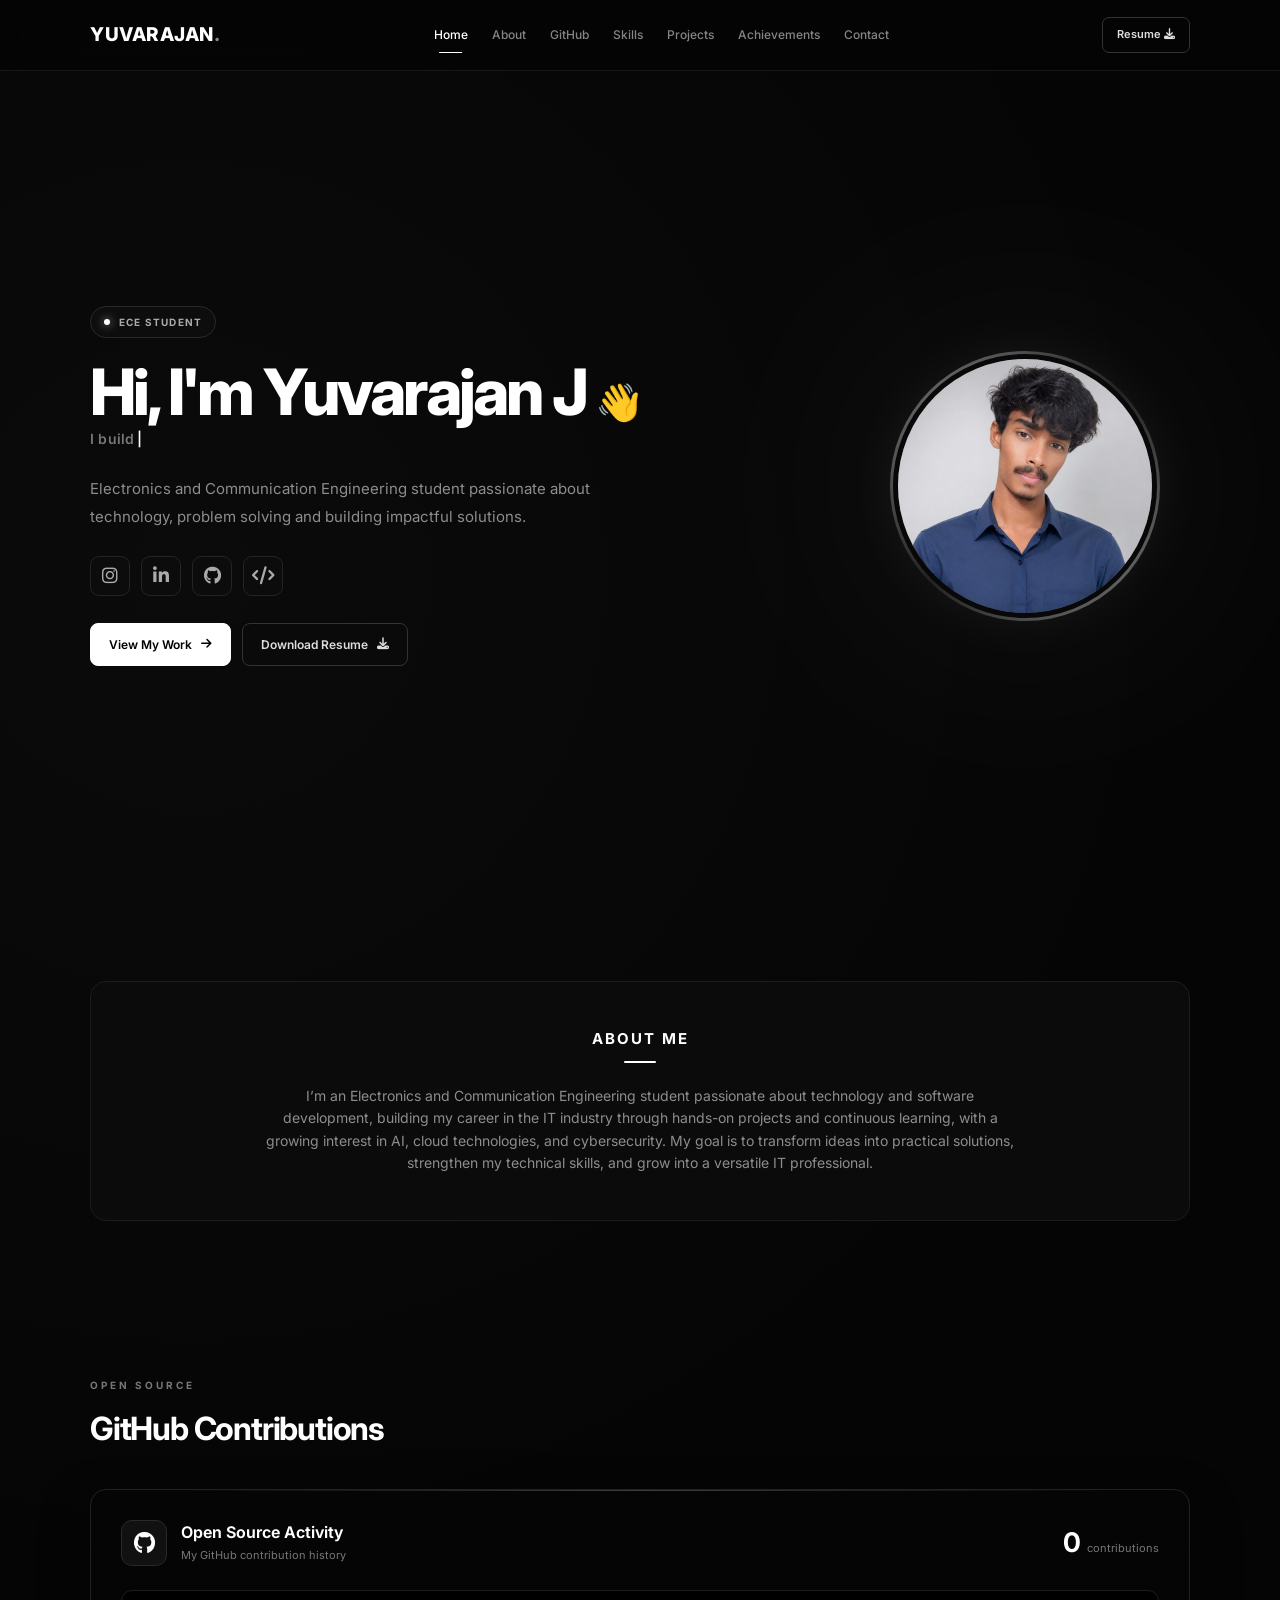
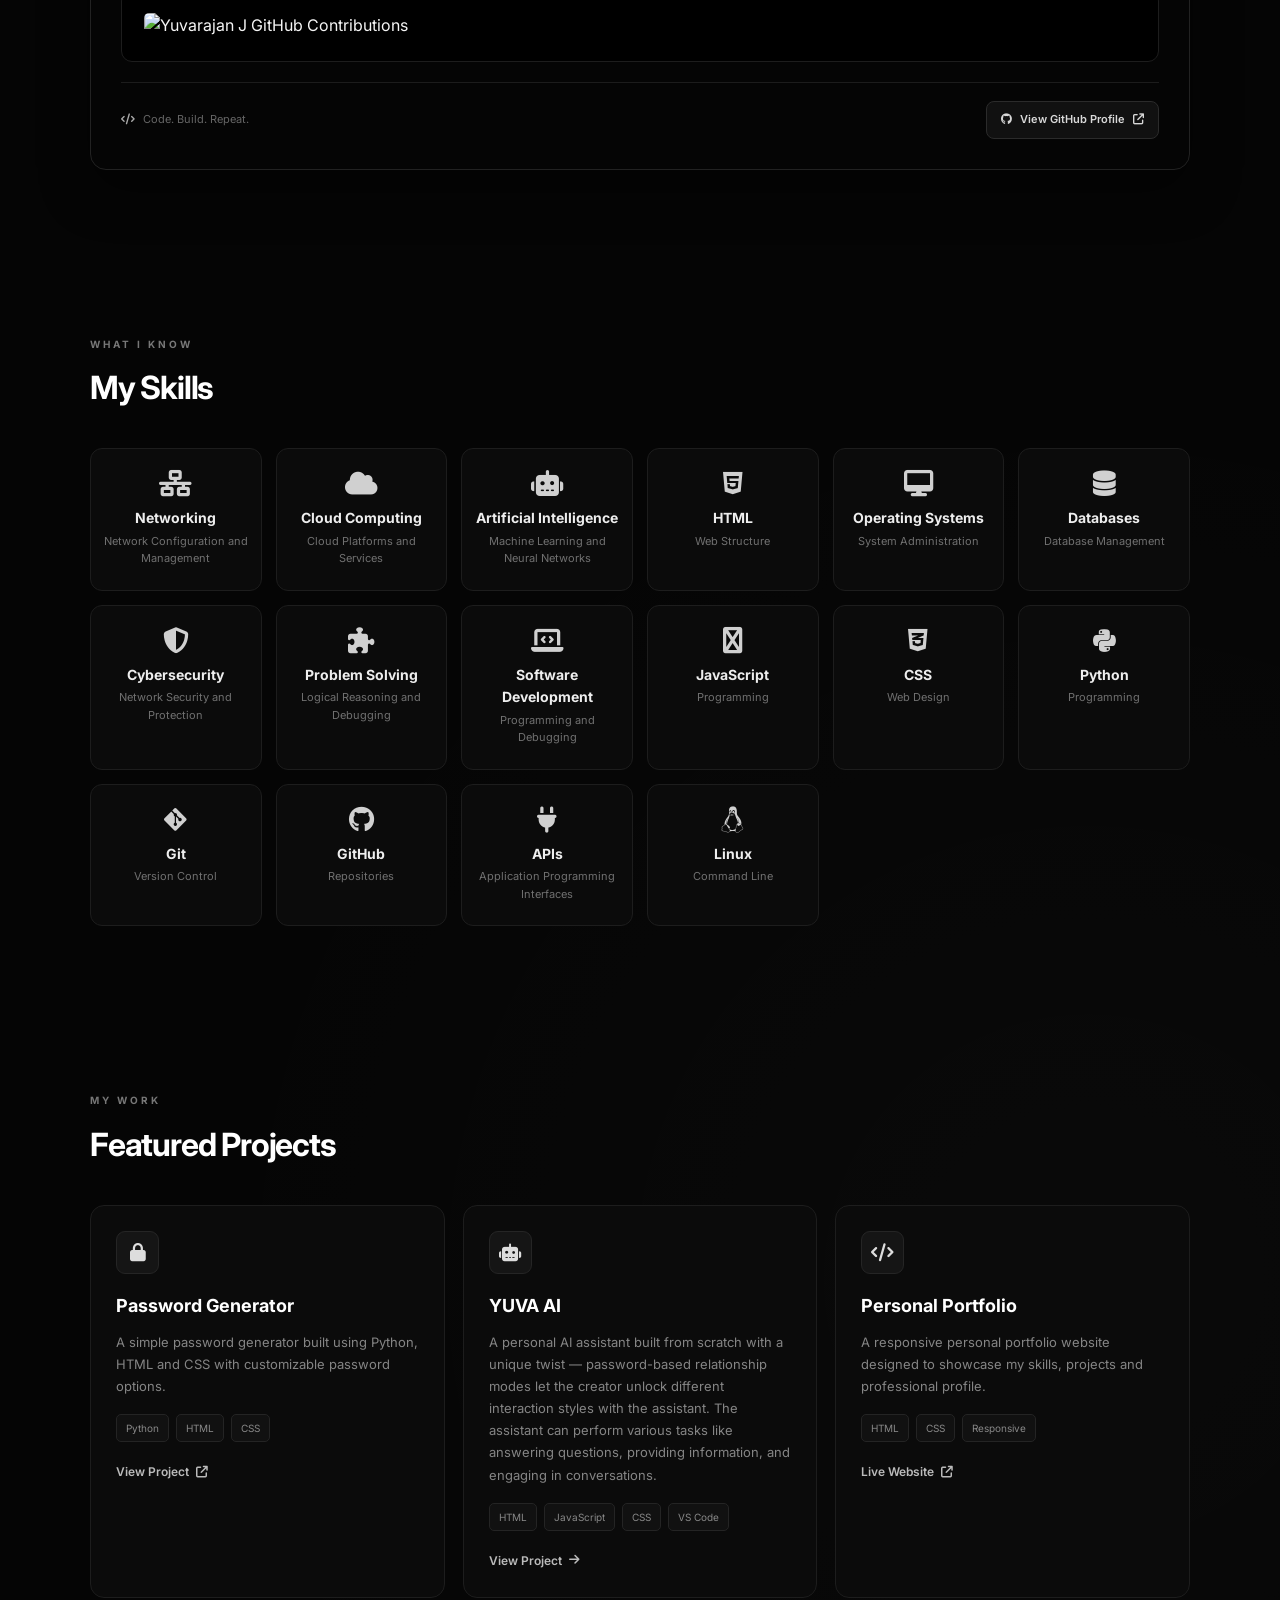
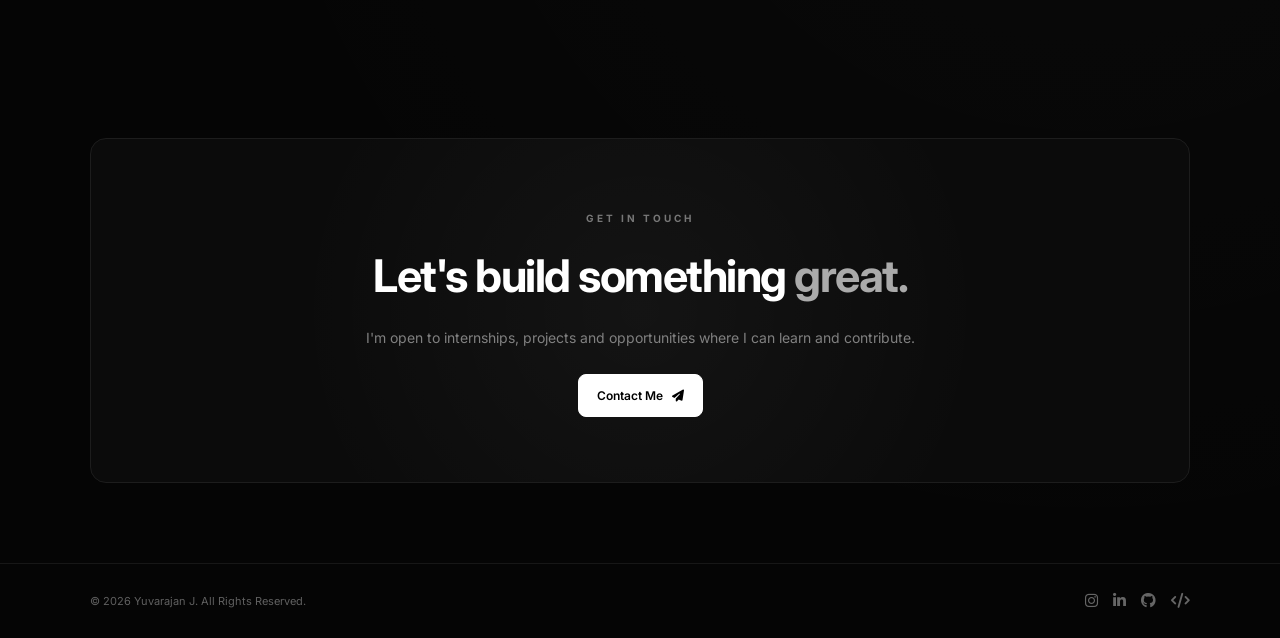
==== commit c37862dc: "Refactor comments in GitHub contributions section Updated comments in the GitHub contributions secti" ====
--- a/index.html
+++ b/index.html
@@ -313,7 +313,7 @@
 
 
 
-       <!-- =========================================================
+    <!-- =========================================================
      GITHUB CONTRIBUTIONS
 ========================================================= -->
 
@@ -321,17 +321,15 @@
 
     <div class="container">
 
-        <!-- Section Heading -->
         <div class="section-heading">
             <span>OPEN SOURCE</span>
             <h2>GitHub Contributions</h2>
         </div>
 
 
-        <!-- GitHub Card -->
         <div class="github-contribution-card">
 
-            <!-- Header -->
+            <!-- HEADER -->
             <div class="github-contribution-header">
 
                 <div class="github-contribution-title">
@@ -342,17 +340,18 @@
                         <h3>Open Source Activity</h3>
 
                         <p>
-                            My GitHub contribution activity
+                            My GitHub contribution history
                         </p>
                     </div>
 
                 </div>
 
 
+                <!-- ANIMATED TOTAL -->
                 <div class="github-contribution-count">
 
                     <strong id="githubContributionCount">
-                        —
+                        0
                     </strong>
 
                     <span>
@@ -364,7 +363,7 @@
             </div>
 
 
-            <!-- Contribution Graph -->
+            <!-- CONTRIBUTION GRAPH -->
             <div class="github-graph-wrapper">
 
                 <img
@@ -377,7 +376,7 @@
             </div>
 
 
-            <!-- Footer -->
+            <!-- FOOTER -->
             <div class="github-contribution-footer">
 
                 <span>
@@ -410,7 +409,6 @@
 
 </section>
 
-
         <!-- ================= SKILLS ================= -->
 
         <section id="skills" class="section">
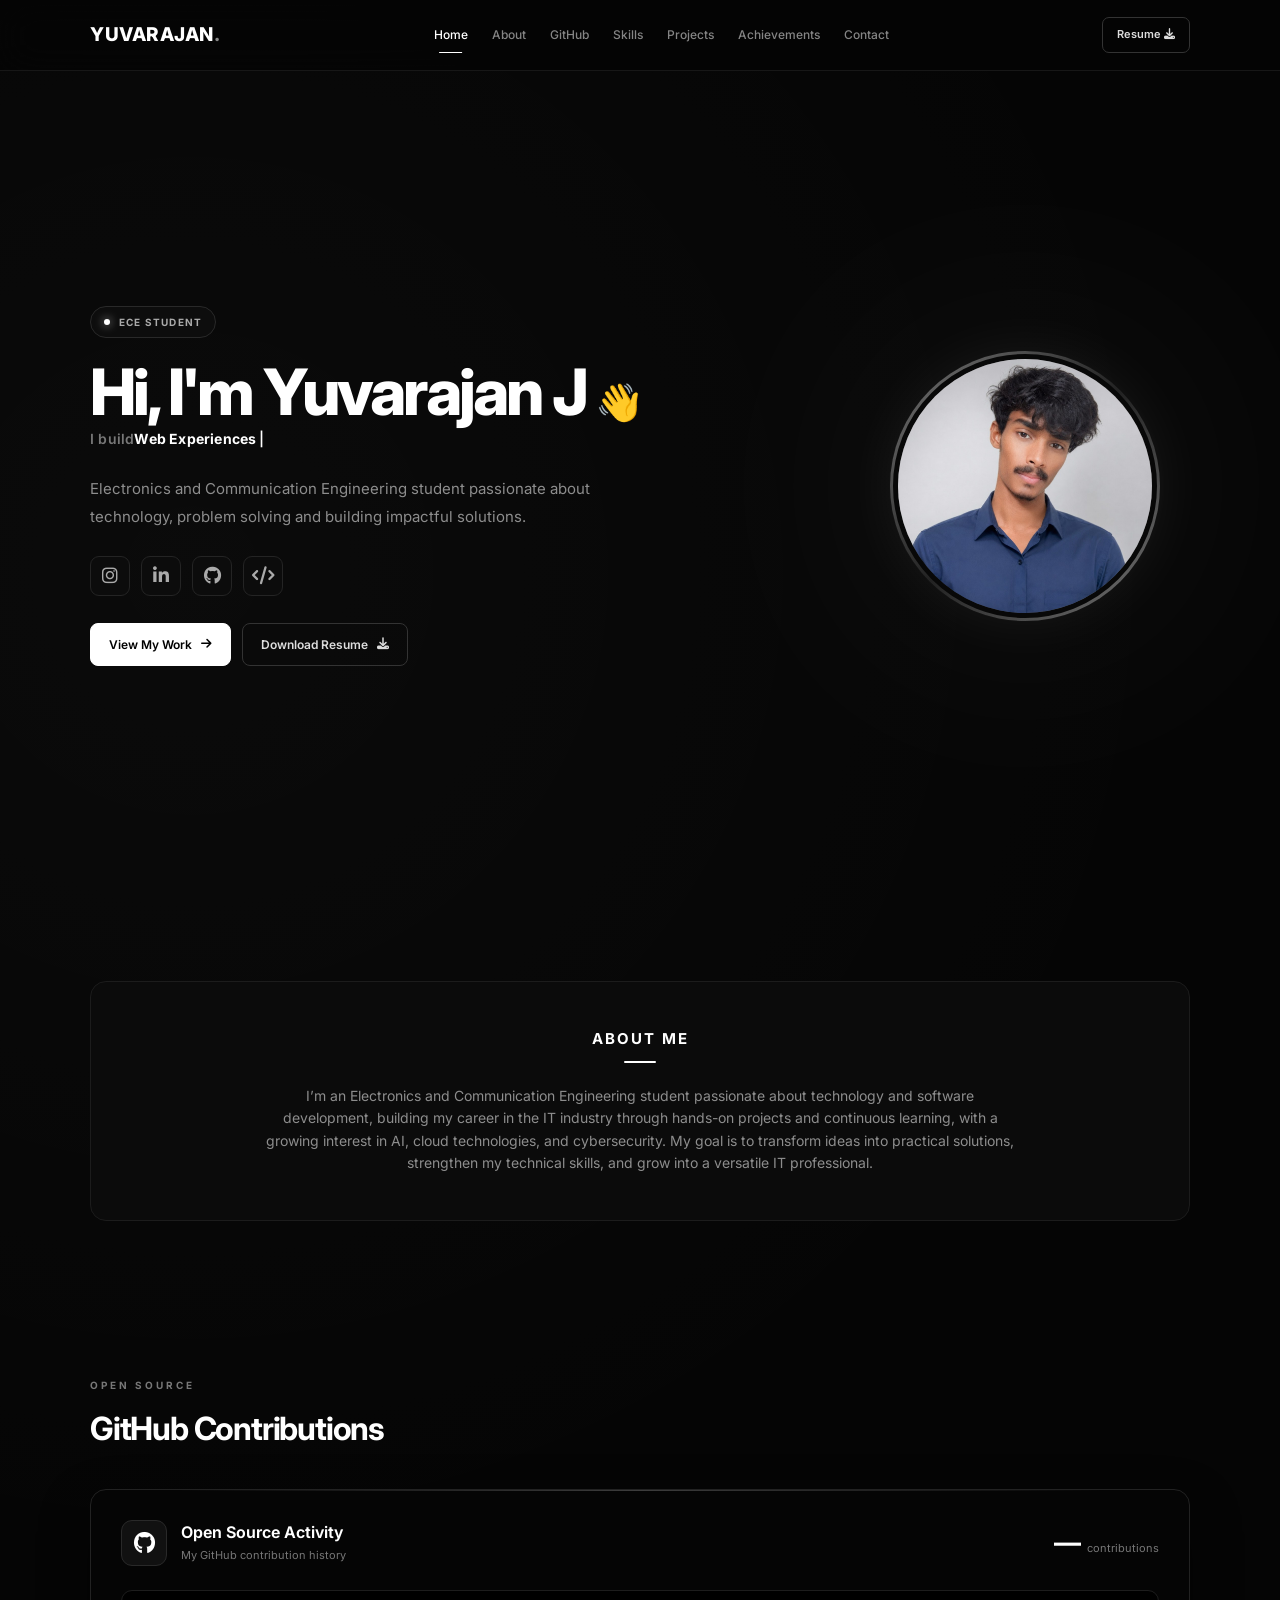
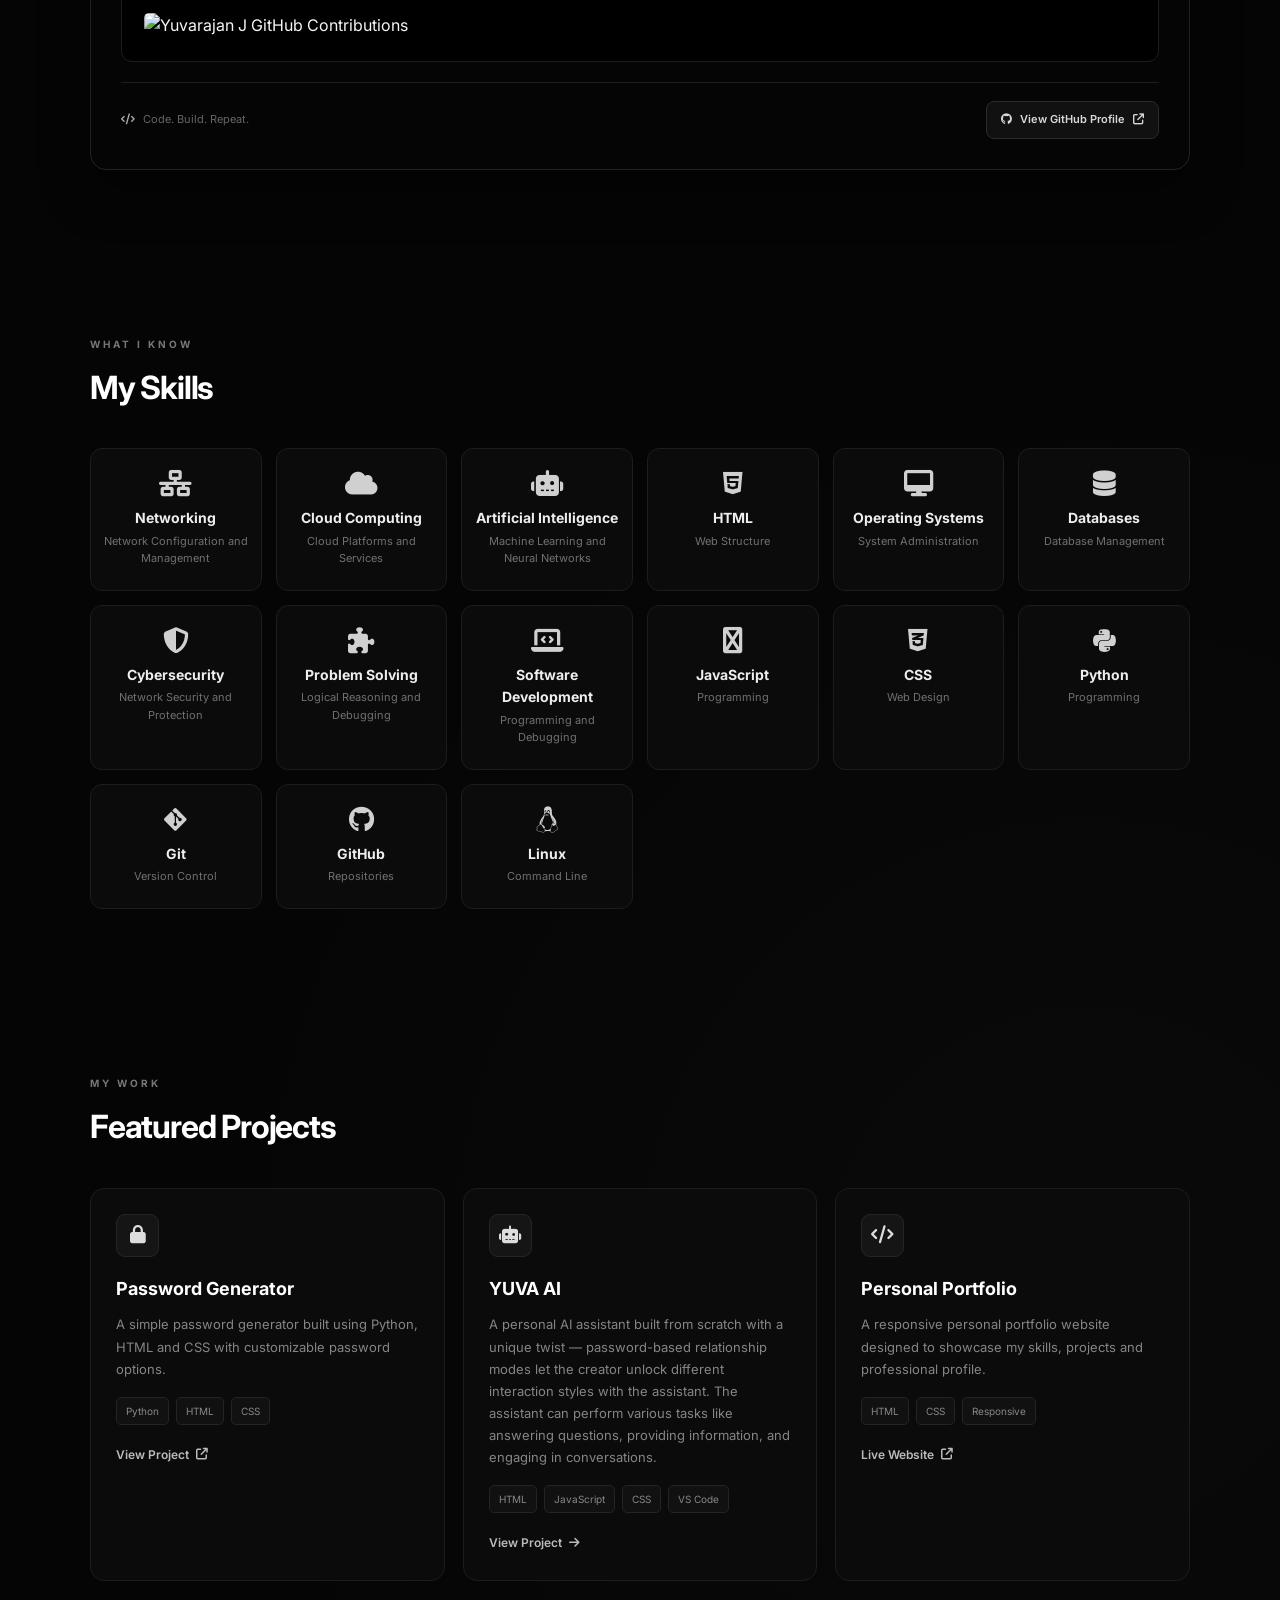
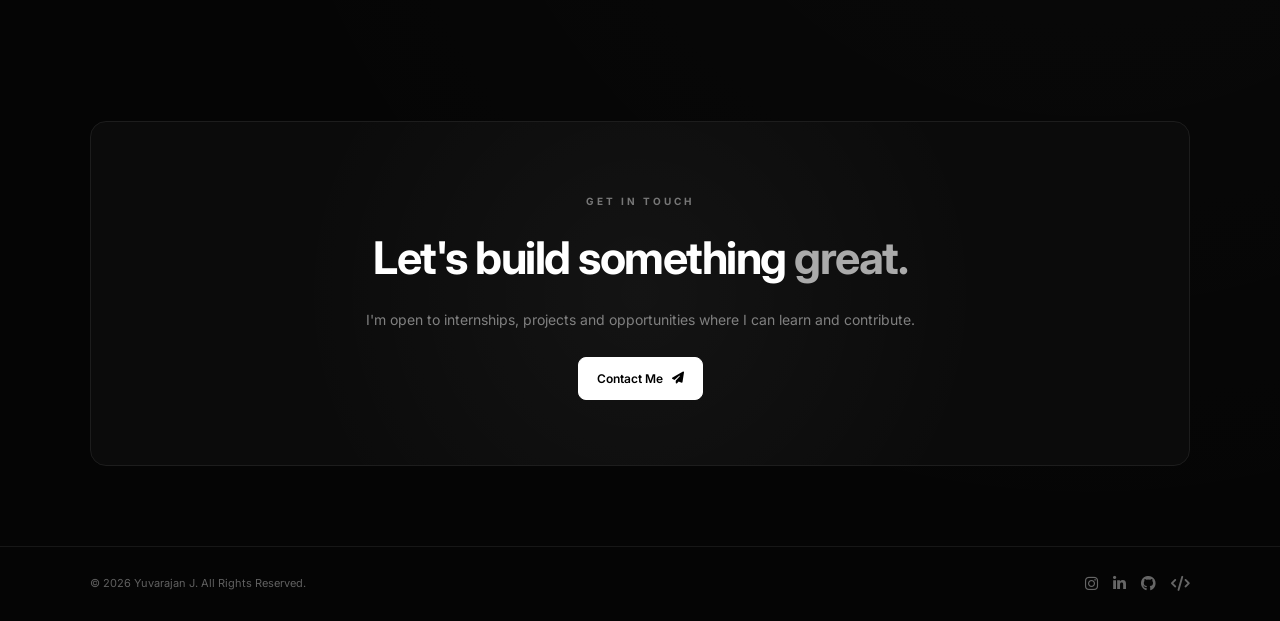
==== commit d2030a9e: "Update contribution count and clean up skill cards Updated contribution count and removed unused ski" ====
--- a/index.html
+++ b/index.html
@@ -313,7 +313,7 @@
 
 
 
-    <!-- =========================================================
+<!-- =========================================================
      GITHUB CONTRIBUTIONS
 ========================================================= -->
 
@@ -321,12 +321,14 @@
 
     <div class="container">
 
+        <!-- SECTION HEADING -->
         <div class="section-heading">
             <span>OPEN SOURCE</span>
             <h2>GitHub Contributions</h2>
         </div>
 
 
+        <!-- GITHUB CARD -->
         <div class="github-contribution-card">
 
             <!-- HEADER -->
@@ -347,11 +349,11 @@
                 </div>
 
 
-                <!-- ANIMATED TOTAL -->
+                <!-- ANIMATED CONTRIBUTION TOTAL -->
                 <div class="github-contribution-count">
 
                     <strong id="githubContributionCount">
-                        0
+                        120
                     </strong>
 
                     <span>
@@ -363,7 +365,7 @@
             </div>
 
 
-            <!-- CONTRIBUTION GRAPH -->
+            <!-- LIVE GITHUB CONTRIBUTION GRAPH -->
             <div class="github-graph-wrapper">
 
                 <img
@@ -381,7 +383,6 @@
 
                 <span>
                     <i class="fa-solid fa-code"></i>
-
                     Code. Build. Repeat.
                 </span>
 
@@ -408,7 +409,6 @@
     </div>
 
 </section>
-
         <!-- ================= SKILLS ================= -->
 
         <section id="skills" class="section">
@@ -654,24 +654,6 @@
                         </p>
 
                     </div>
-
-
-
-                    <div class="skill-card">
-
-                        <i class="fa-solid fa-plug"></i>
-
-                        <h3>
-                            APIs
-                        </h3>
-
-                        <p>
-                            Application Programming Interfaces
-                        </p>
-
-                    </div>
-
-
 
                     <div class="skill-card">
 
@@ -1072,11 +1054,19 @@
 
         </div>
 
-
     </footer>
 
 
+    <!-- ================= JAVASCRIPT ================= -->
+
+    <script type="module" src="script.js"></script>
 
 </body>
 
 </html>
+
+
+
+</body>
+
+</html>
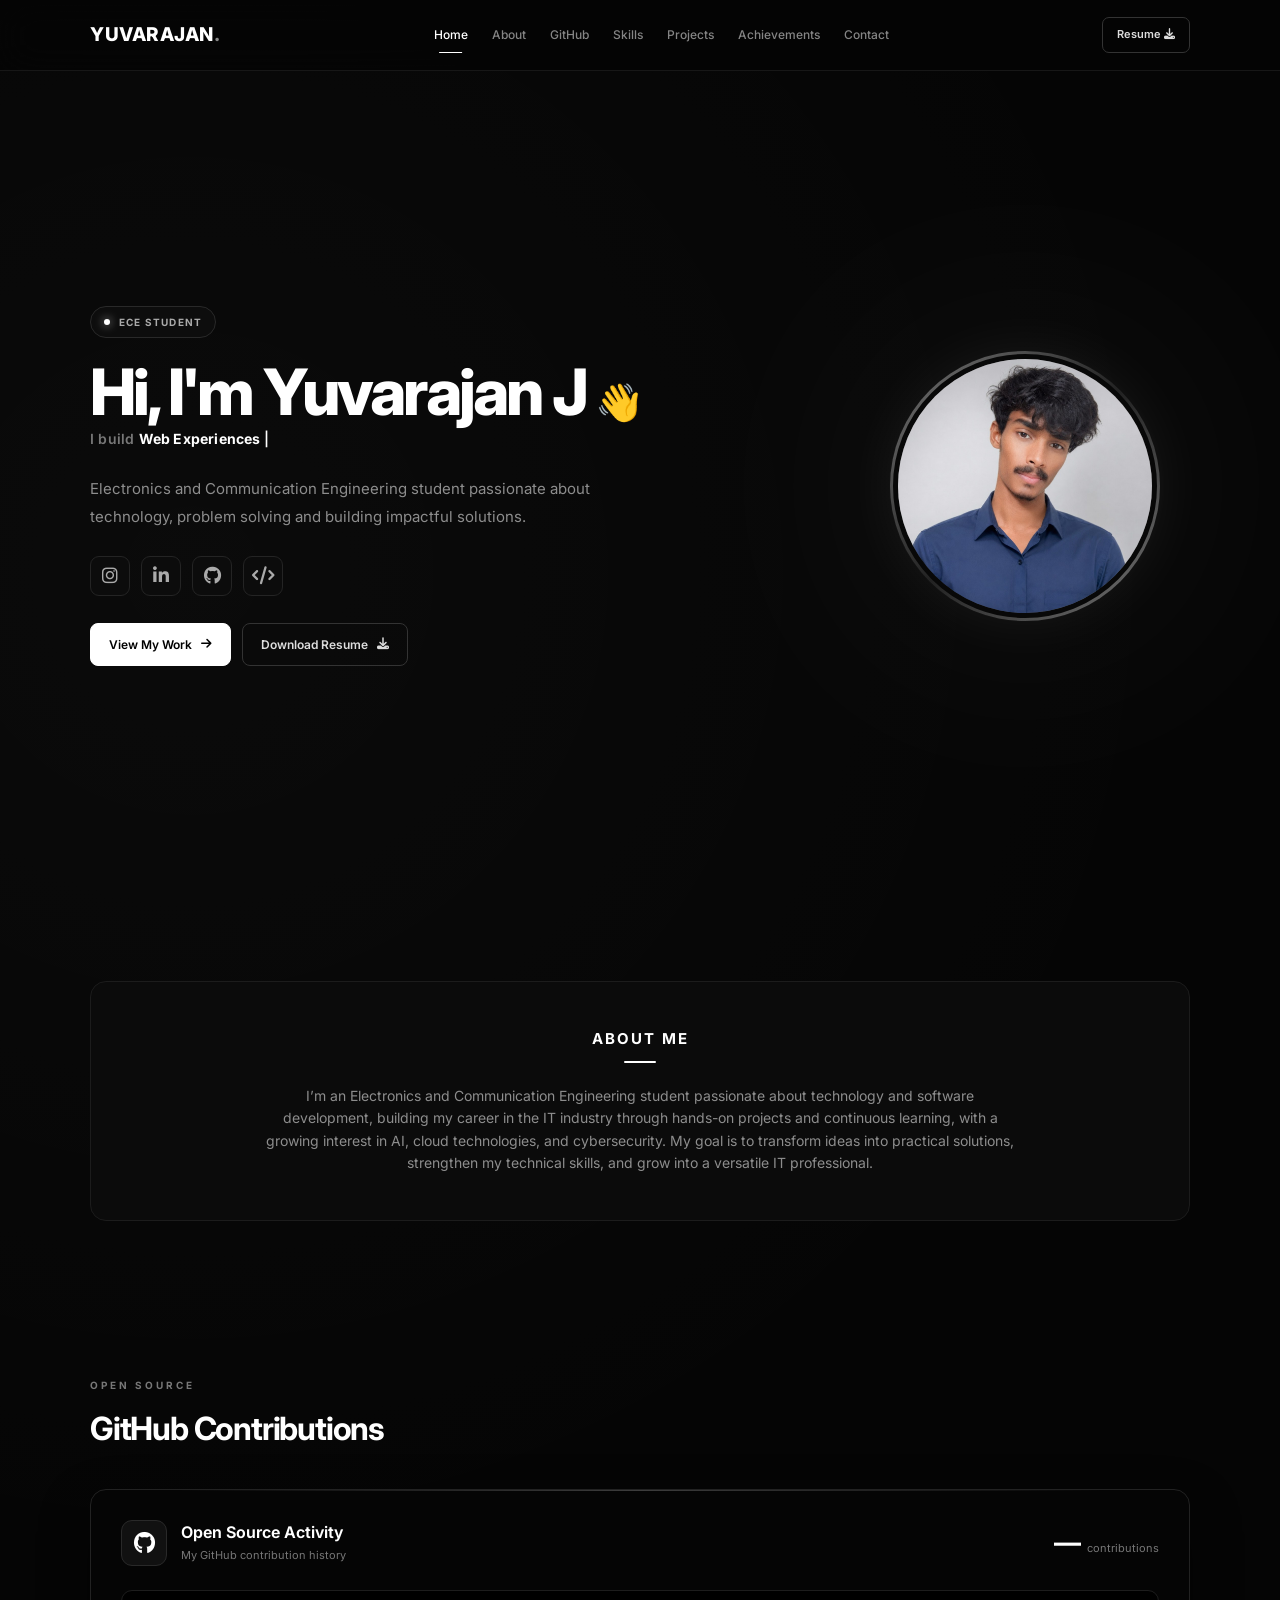
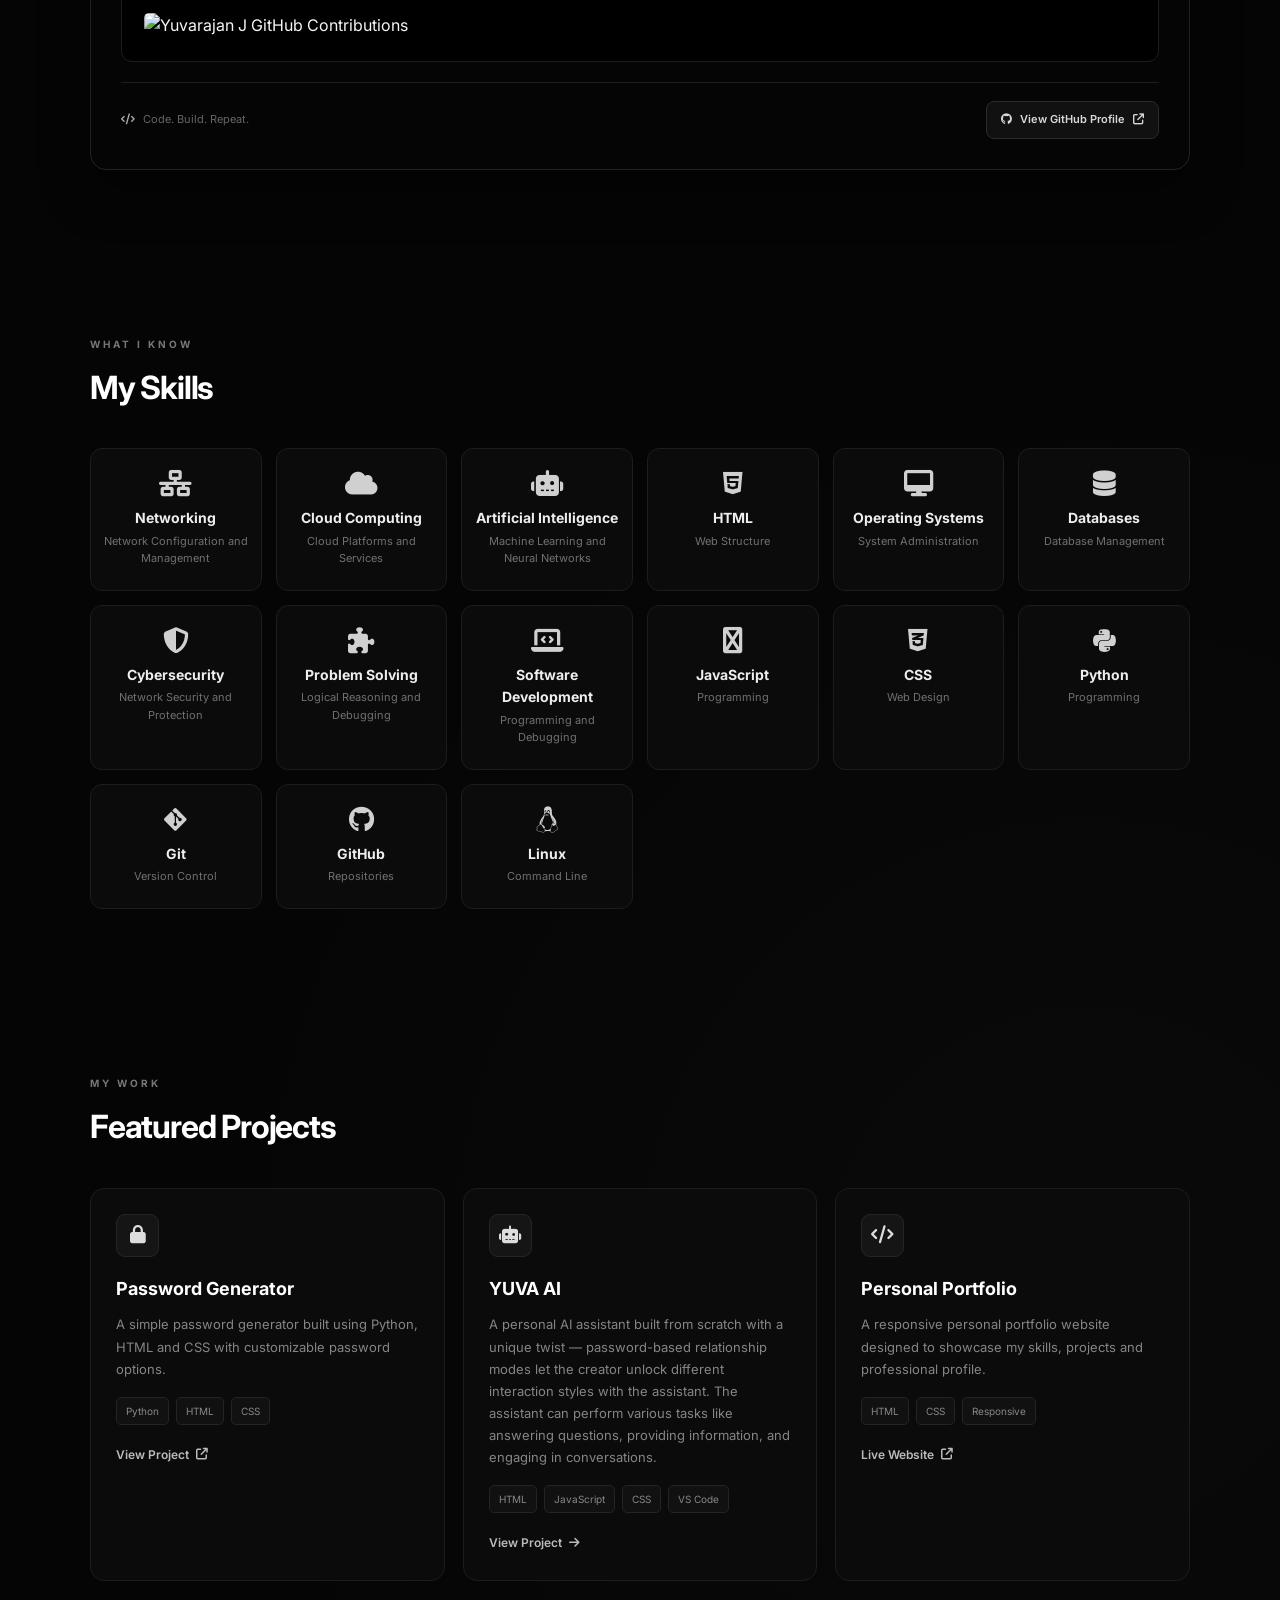
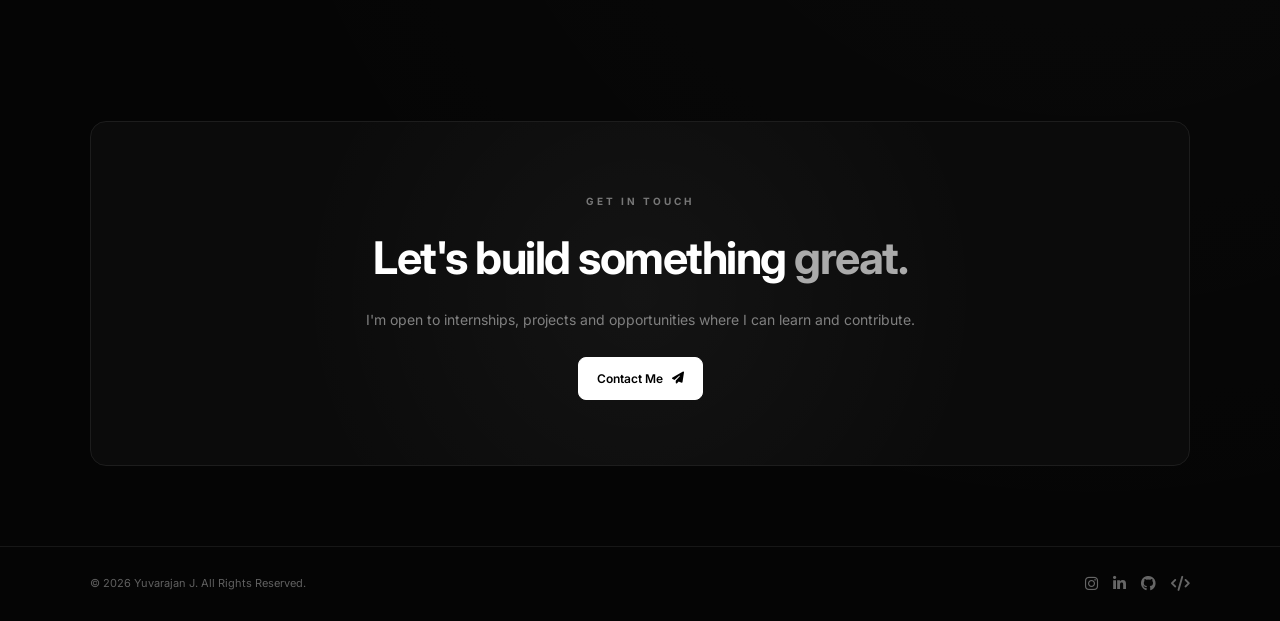
==== commit b7beb993: "Simplify typing line HTML structure Replaced multiple lines with a single line for the typing effect" ====
--- a/index.html
+++ b/index.html
@@ -121,11 +121,9 @@
                 <b>👋</b>
                   </h1>
 
-                 <div class="typing-line">
-                       <span class="typing-prefix">I build </span>
-                       <span id="typingText"></span>
-                       <span class="typing-cursor">|</span>
-                 </div>
+            <div class="typing-line">
+                <span class="typing-prefix">I build&nbsp;</span><span id="typingText"></span><span class="typing-cursor">|</span>
+            </div>
 
 
 
